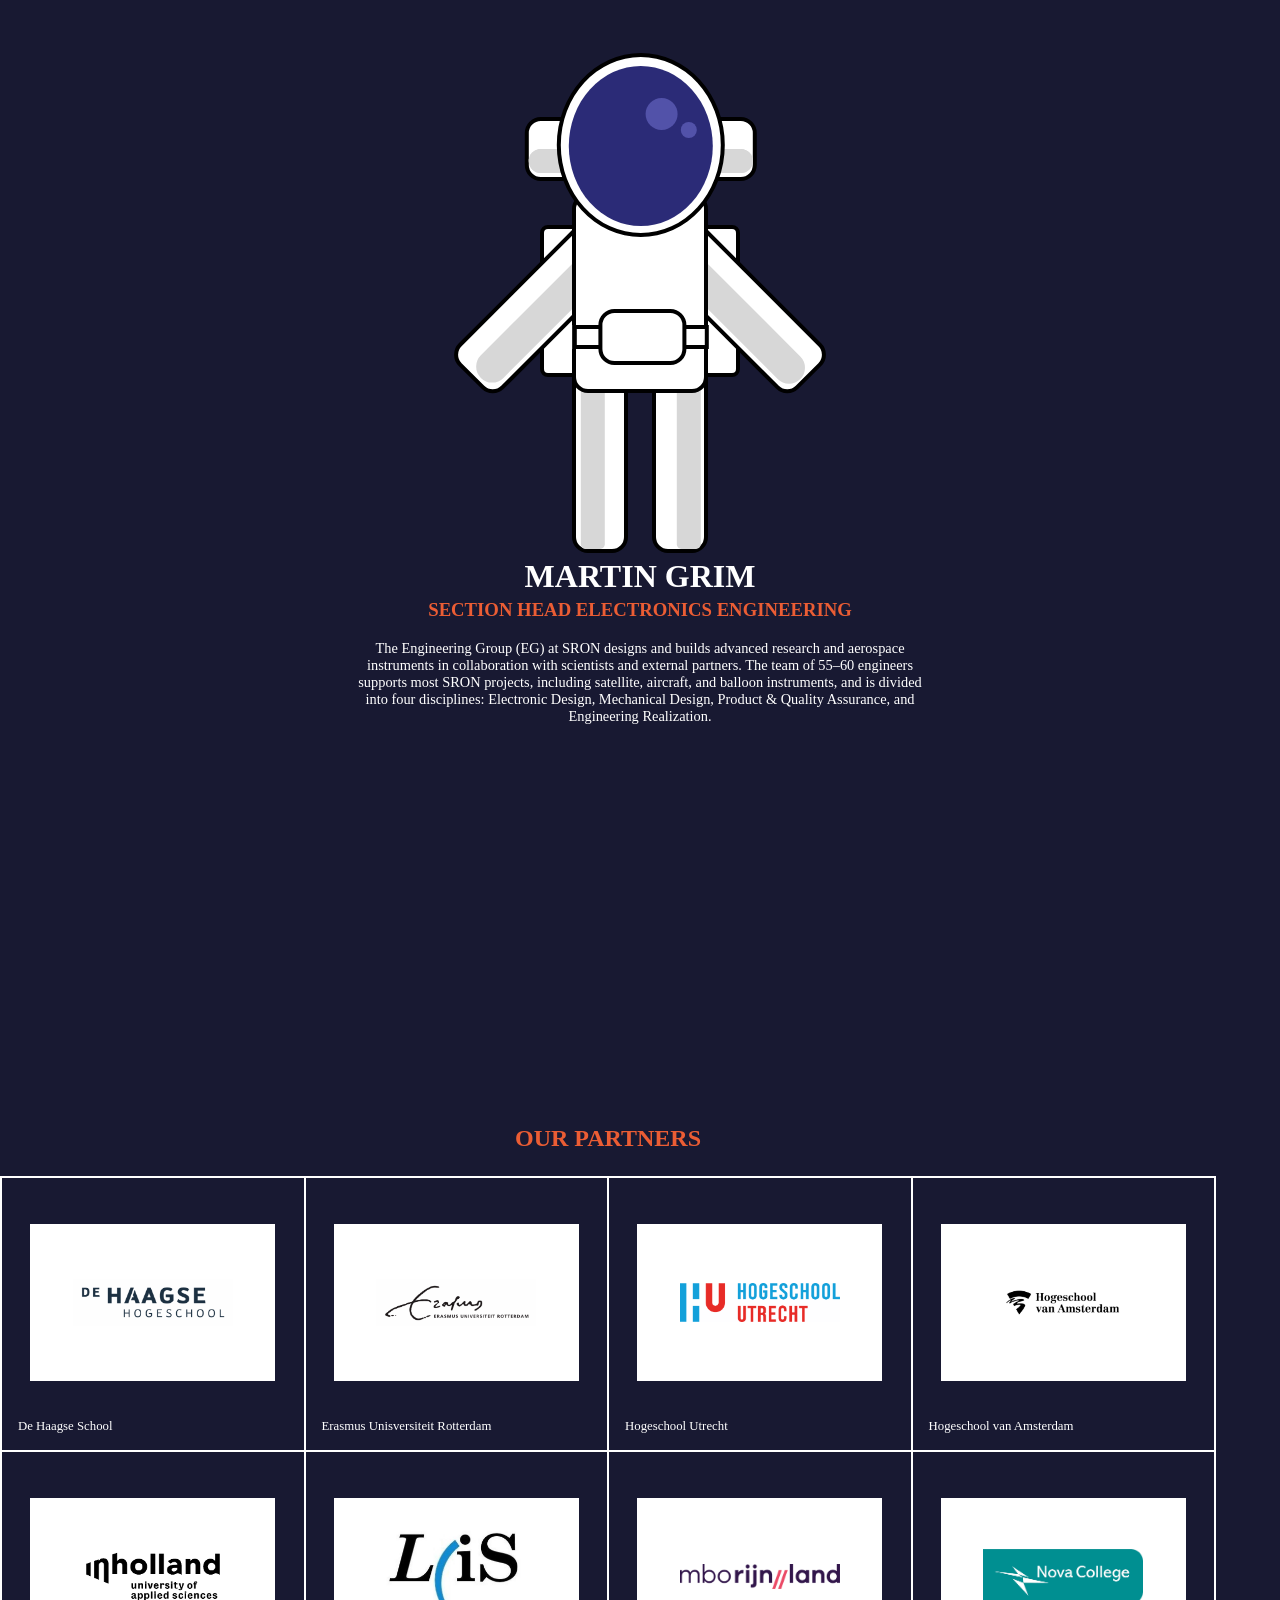
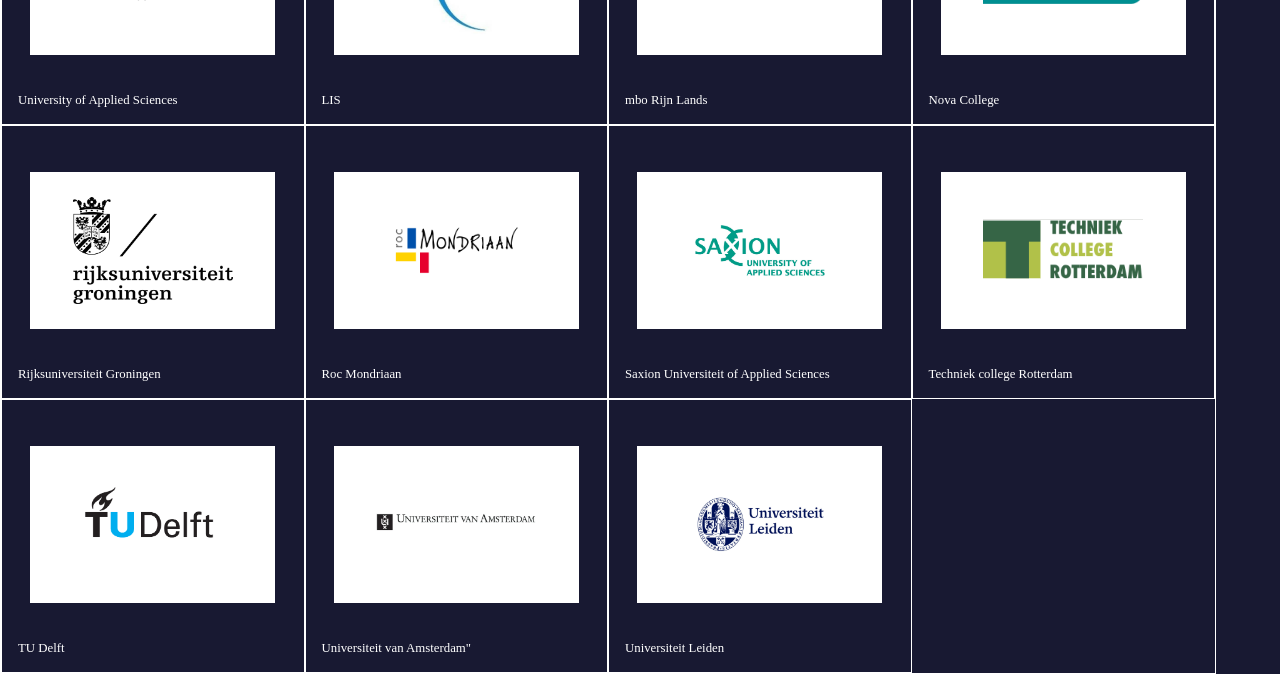
==== team-page.html @ dec4d82b "Merge branch 'main' into Astronaut" ====
<!DOCTYPE html>
<html lang="en">

<head>
    <meta charset="UTF-8">
    <meta name="viewport" content="width=device-width, initial-scale=1.0">
    <title>Nebula Xplorer</title>
    <link rel="stylesheet" href="./assets/css/index.css">
    <link rel="stylesheet" href="assets/css/team-page.css">
    <link rel="stylesheet" href="./assets/css/astronaut.css">
</head>
<body class="team">
    <header>
        <div id="nav-placeholder"></div>
        <h1></h1>

    </header>
    
    <main class="stars team-bg">
            <!-- astronaut section -->
            <!-- carousel for multiple astronauts -->
            <section class="team-astronaut">
                <!-- <span class="team-astronaut-carousel-arrow team-astronaut-carousel-arrow-left"></span>
                <span class="team-astronaut-carousel-arrow team-astronaut-carousel-arrow-left"></span> -->
                <ul>
                    <!-- slide 1 -->
                    <li>
                        <article class="team-astronaut-1">
                        <!-- body -->
                            <div class="team-astronaut-person">
                                <!-- head -->
                                <div class="team-astronaut-person-head">
                                    <!-- face -->
                                    <div class="team-astronaut-person-face"></div>
                                </div>
                                <!-- ears -->
                                <div class="team-astronaut-ears"></div>
                            </div>
                            <!-- backpack -->
                            <div class="team-astronaut-backpack"></div>
                            <!-- arms -->
                            <div class="team-astronaut-arm-left"></div>
                            <div class="team-astronaut-arm-right"></div>
                            <!-- legs -->
                            <div class="team-astronaut-leg-left"></div>
                            <div class="team-astronaut-leg-right"></div>
                        </article>
                        <!-- person 1 info -->
                        <div class="team-astronaut-student-info">
                            <h2>Martin Grim</h2>
                            <h3>Section Head Electronics Engineering</h3>
                            <p>The Engineering Group (EG) at SRON designs and builds advanced research and aerospace instruments in collaboration with scientists and external partners.
                               The team of 55–60 engineers supports most SRON projects, including satellite, aircraft, and balloon instruments, and is divided into four disciplines: Electronic Design,
                               Mechanical Design, Product & Quality Assurance, and Engineering Realization.
                            </p>
                        </div>
                    </li>
                    <!-- slide 2 -->
                    <li>
                        <article class="team-astronaut-2">
                            <!-- body -->
                            <div class="team-astronaut-person">
                                <!-- head -->
                                <div class="team-astronaut-person-head">
                                    <!-- face -->
                                    <div class="team-astronaut-person-face"></div>
                                </div>
                                <!-- ears -->
                                <div class="team-astronaut-ears"></div>
                            </div>
                            <!-- backpack -->
                            <div class="team-astronaut-backpack"></div>
                            <!-- arms -->
                            <div class="team-astronaut-arm-left"></div>
                            <div class="team-astronaut-arm-right"></div>
                            <!-- legs -->
                            <div class="team-astronaut-leg-left"></div>
                            <div class="team-astronaut-leg-right"></div>
                        </article>
                        <div class="team-astronaut-student-info">
                            <h2>Benjamin Ricketts</h2>
                            <h3>PhD candidate</h3>
                            <p>I work on numerical models for X-ray astronomy, focusing on the reltrans model that simulates X-ray emission near black holes. To handle its complexity,
                                I use machine learning to emulate model outputs, speeding up data analysis and improving the code. I also serve as Principal Investigator for the NEBULA-Xplorer mission at SRON,
                                an educational satellite project where students design and build a real mission to monitor X-ray binary systems and study phenomena such as jet ejections and accretion processes.
                            </p>
                        </div>
                    </li>
                    <!-- slide 3 -->
                    <li>
                        <article class="team-astronaut-3">
                            <!-- body -->
                            <div class="team-astronaut-person">
                                <!-- head -->
                                <div class="team-astronaut-person-head">
                                    <!-- face -->
                                    <div class="team-astronaut-person-face"></div>
                                </div>
                                <!-- ears -->
                                <div class="team-astronaut-ears"></div>
                            </div>
                            <!-- backpack -->
                            <div class="team-astronaut-backpack"></div>
                            <!-- arms -->
                            <div class="team-astronaut-arm-left"></div>
                            <div class="team-astronaut-arm-right"></div>
                            <!-- legs -->
                            <div class="team-astronaut-leg-left"></div>
                            <div class="team-astronaut-leg-right"></div>
                        </article>
                        <div class="team-astronaut-student-info">
                            <h2>Benjamin Ricketts</h2>
                            <h3>PhD candidate</h3>
                            <p>I work on numerical models for X-ray astronomy, focusing on the reltrans model that simulates X-ray emission near black holes. To handle its complexity,
                                I use machine learning to emulate model outputs, speeding up data analysis and improving the code. I also serve as Principal Investigator for the NEBULA-Xplorer mission at SRON,
                                an educational satellite project where students design and build a real mission to monitor X-ray binary systems and study phenomena such as jet ejections and accretion processes.
                            </p>
                        </div>
                    </li>
                </ul>                
            </section>

        <!-- sponsor -->
         
         
        
        <section class="team-sponsors">
            <h3 class="sponsor-title">Our Partners</h3>
                <ul class="sponsor-list">
                    <li class="sponsor-item">
                        <div class="team-sponsor-1-text-container">
                            <figure><img src="./assets/images/sponsor1.png" alt="de-haagse-school"></figure>
                            <p class="sponsor-name">De Haagse School</p>
                        </div>
                    </li>

                    <li class="sponsor-item">
                        <div class="team-sponsor-1-text-container">
                            <figure><img src="./assets/images/sponsor2.png" alt="erasmus-unisversiteit-rotterdam"></figure>
                            <p class="sponsor-name">Erasmus Unisversiteit Rotterdam</p>
                        </div>
                    </li>

                    <li class="sponsor-item">
                        <div class="team-sponsor-1-text-container">
                            <figure><img src="./assets/images/sponsor3.png" alt="hogeschool-utrecht"></figure>
                            <p class="sponsor-name">Hogeschool Utrecht</p>
                        </div>
                    </li>

                    <li class="sponsor-item">
                        <div class="team-sponsor-1-text-container">
                            <figure><img src="./assets/images/sponsor4.png" alt="hogeschool-van-amsterdam"></figure>
                            <p class="sponsor-name">Hogeschool van Amsterdam</p>
                        </div>
                    </li>
                    <li class="sponsor-item">
                        <div class="team-sponsor-1-text-container">
                            <figure><img src="./assets/images/sponsor5.png" alt="university-of-applied-sciences"></figure>
                            <p class="sponsor-name">University of Applied Sciences</p>
                        </div>
                    </li>

                    <li class="sponsor-item">
                        <div class="team-sponsor-1-text-container">
                            <figure><img src="./assets/images/sponsor6.jpeg" alt="lis"></figure>
                            <p class="sponsor-name">LIS</p>
                        </div>
                    </li>

                    <li class="sponsor-item">
                        <div class="team-sponsor-1-text-container">
                            <figure><img src="./assets/images/sponsor7.png" alt="mbo-rijn-land"></figure>
                            <p class="sponsor-name">mbo Rijn Lands</p>
                        </div>
                    </li>

                    <li class="sponsor-item">
                        <div class="team-sponsor-1-text-container">
                            <figure><img src="./assets/images/sponsor8.png" alt="nova-college"></figure>
                            <p class="sponsor-name">Nova College</p>
                        </div>
                    </li>
                    <li class="sponsor-item">
                        <div class="team-sponsor-1-text-container">
                            <figure><img src="./assets/images/sponsor9.png" alt="rijksuniversiteit-groningen"></figure>
                            <p class="sponsor-name">Rijksuniversiteit Groningen</p>
                        </div>
                    </li>

                    <li class="sponsor-item">
                        <div class="team-sponsor-1-text-container">
                            <figure><img src="./assets/images/sponsor10.png" alt="roc-mondriaan"></figure>
                            <p class="sponsor-name">Roc Mondriaan</p>
                        </div>
                    </li>
                    <li class="sponsor-item">
                        <div class="team-sponsor-1-text-container">
                            <figure><img src="./assets/images/sponsor11.jpg" alt="saxion-universiteit-of-applied-sciences"></figure>
                            <p class="sponsor-name">Saxion Universiteit of Applied Sciences</p>
                        </div>
                    </li>

                    <li class="sponsor-item">
                        <div class="team-sponsor-1-text-container">
                            <figure><img src="./assets/images/sponsor12.png" alt="techniek-college-rotterdam"></figure>
                            <p class="sponsor-name">Techniek college Rotterdam</p>
                        </div>
                    </li>

                    <li class="sponsor-item">
                        <div class="team-sponsor-1-text-container">
                            <figure><img src="./assets/images/sponsor13.png" alt="tu-delft"></figure>
                            <p class="sponsor-name">TU Delft</p>
                        </div>
                    </li>

                    <li class="sponsor-item">
                        <div class="team-sponsor-1-text-container">
                            <figure><img src="./assets/images/sponsor14.webp" alt="universiteit-van-amsterdam"></figure>
                            <p class="sponsor-name">Universiteit van Amsterdam"</p>
                        </div>
                    </li>
                    <li class="sponsor-item">
                        <div class="team-sponsor-1-text-container">
                            <figure><img src="./assets/images/sponsor15.jpg" alt="universiteit-leiden"></figure>
                            <p class="sponsor-name">Universiteit Leiden</p>
                        </div>
                    </li>
                </ul> 
        </section>

    </main>

    <footer>

    </footer>
    
    <scripts src="stars.js"></scripts>
</body>

</html>
---- assets/css/index.css ----
:root {
    --text-color: white;
}

@font-face {
    /* Squares Bold van https://www.1001fonts.com/squares-bold-font.html */
    font-family: RobotoVariable;
    src: url('../fonts/Roboto-VariableFont');
}

@font-face {
    /* Squares Bold van https://www.1001fonts.com/squares-bold-font.html */
    font-family: SpaceMonoBold;
    src: url('../fonts/SpaceMono-Bold.ttf');
}

@font-face {
    /* Squares Bold van https://www.1001fonts.com/squares-bold-font.html */
    font-family: SpaceMonoRegular;
    src: url('../fonts/SpaceMono-Regular.ttf');
}

/* Body elementen */
html {
    scroll-behavior: smooth;
}

body {
    background-color: #181932;
    overflow-x: hidden;
    width: 100%;
}

section {
    min-height: 100vh;
}

/* Typografie */
h1,
h2,
p {
    text-align: center;
    color: white;
}

h1 {
    font-family: SpaceMonoBold;
}

h2 {
    margin-top: 0;
    font-family: SpaceMonoRegular;
    text-transform: uppercase;
}

h2 {
    color: #EB5D34;
    font-size: 20px;
}

.pageTitle span {
    margin: -10px;
    font-size: 1.5em;
    display: inline-block;
    animation-name: spaghettify;
    animation-timing-function: ease-in-out;
    animation-fill-mode: both;
    animation-timeline: scroll(root);

    &:nth-child(1) {
        animation-range: entry 0% exit 7%;
    }

    &:nth-child(2) {
        animation-range: entry 1% exit 8%;
    }

    &:nth-child(3) {
        animation-range: entry 2% exit 9%;
    }

    &:nth-child(4) {
        animation-range: entry 3% exit 10%;
    }

    &:nth-child(5) {
        animation-range: entry 4% exit 11%;
    }

    &:nth-child(6) {
        animation-range: entry 5% exit 12%;
    }

    &:nth-child(7) {
        animation-range: entry 6% exit 13%;
    }

    &:nth-child(8) {
        animation-range: entry 7% exit 14%;
    }

    &:nth-child(9) {
        animation-range: entry 8% exit 15%;
    }

    &:nth-child(10) {
        animation-range: entry 9% exit 16%;
    }

    &:nth-child(11) {
        animation-range: entry 10% exit 17%;
    }

    &:nth-child(12) {
        animation-range: entry 11% exit 18%;
    }

    &:nth-child(13) {
        animation-range: entry 12% exit 19%;
    }

    &:nth-child(14) {
        animation-range: entry 13% exit 20%;
    }
}

/* Scroll hint */
.moreinfo-button {
    position: absolute;
    bottom: 36px;
    display: flex;
    width: 100%;
    flex-direction: column;
    align-items: center;
    font-family: SpaceMonoBold;
    font-size: 0.7rem;
    text-transform: uppercase;
    color: #ffffff99;
    z-index: 1;
}

.moreinfo-button span {
    font-size: 15px;
    margin-bottom: 0.5rem;
}

.moreinfo-button .arrow {
    width: 18px;
    height: 18px;
    border-right: 1px solid #EB5D34;
    border-bottom: 1px solid #EB5D34;
    transform: rotate(45deg);
}

.pageTitle {
    display: flex;
    flex-direction: column-reverse;
    margin-top: -40vh;
    transition: margin-top 0.3s ease;
    z-index: 1;
    position: relative;
}

/* Stars and svg */
.backgroundStar::after,
.backgroundStar::before {
    position: absolute;
    top: -0.5em;
    content: "\2726";
}

.backgroundStar::after {
    position: relative;
    background: linear-gradient(135deg, rgb(249, 255, 204) 20%, rgb(255, 255, 255) 70%);
    background-clip: text;
    color: transparent;
}

.backgroundStar::before {
    color: transparent;
    text-shadow: 0 0 10px rgb(255, 255, 255);
}

.backgroundStar {
    position: absolute;
    display: inline-block;
    width: 12px;
    height: 12px;
    left: -0.8em;
    top: 0.3em;
    z-index: 0;
    pointer-events: none;
    opacity: 0;
}

.stars {
    inset: 0;
    overflow: hidden;
    z-index: 0;
}

@media (max-width: 768px) {
    p {
        margin-left: 5rem;
        margin-right: 5rem;
    }

    .pageTitle {
        margin-top: -25vh;
        transition: margin-top 0.3s ease;

        span {
            font-size: 1.2em;
        }
    }
}

@keyframes twinkle {
    0% {
        transform: scale(0);
        opacity: 0;
    }

    20%,
    80% {
        opacity: 1;
        transform: scale(1);
    }

    100% {
        transform: scale(0);
        opacity: 0;
    }
}

@keyframes spaghettify {
    0% {
        transform: translateY(0) scale(1);
        opacity: 1;
    }

    10% {
        transform: translateY(-50px) translateX(-85px) scale(1, 2) rotate(5deg);
    }

    40% {
        transform: translateY(-100px) translateX(-275px) scale(1, 3) rotate(80deg);
        opacity: 0.2;
    }

    100% {
        transform: translateY(-300px) translateX(35px) scale(1, 0) rotate(120deg);
        opacity: 0;
        visibility: hidden;
    }
}



@media (max-width: 768px) {
    @keyframes spaghettify {
        0% {
            transform: translateY(0) scale(1);
            opacity: 1;
        }

        10% {
            transform: translateY(-50px) translateX(-35px) scale(1, 2);
        }

        40% {
            transform: translateY(-100px) translateX(-80px) scale(1, 3);
            opacity: 0.2;
        }

        100% {
            transform: translateY(-300px) translateX(35px) scale(1, 0) rotate(90deg);
            opacity: 0;
            visibility: hidden;
        }
    }
}
---- assets/css/team-page.css ----
/* styling only for team page */

/* body background */
.team {
    /* background: linear-gradient(#181932, white); */
    width: 100%;
    margin: 0;
}

/* .team-bg {
    background: linear-gradient(#181932, white);
} */
/* Astronaut section */
.team-astronaut {
    height: 150vh;
    display: flex;
    justify-content: center;
    align-items: center;
    position: relative;
    overflow: hidden;
    margin-bottom: 10rem;

    ul {
        height: 100%;
        display: flex;
        align-items: center;
        overflow-x: scroll;
        overflow-y: hidden;
        scrollbar-width: none;
        scroll-behavior: smooth;
        scroll-snap-type: x mandatory;
        overscroll-behavior-x: contain;
        overscroll-behavior-y: auto;

        margin: 0;
        padding: 0;
    }

    li {
        width: 100vw;
        height: 100%;
        list-style-type: none;
        display: flex;
        flex-shrink: 0;
        align-items: center;
        justify-content: center;
        scroll-snap-align: center;
    }
}

/* astronaut floating animatino */
.team-astronaut-1, .team-astronaut-2, .team-astronaut-3 {
    translate: 11.5rem -18rem;
    animation: astronaut-float 4s infinite  alternate ease-in-out;
}

/* Astronaut-2 */
.team-astronaut-2 {
    .team-astronaut-person-face {
        background-color: #EB5D34;
    }

    .team-astronaut-person-face::before, .team-astronaut-person-face::after {
        background-color: #f87f5d;
    }
}

/* Astronaut-3 */
.team-astronaut-3 {
    .team-astronaut-person-face {
        background-color: #34333b;
    }

    .team-astronaut-person-face::before, .team-astronaut-person-face::after {
        background-color: #64636d;
    }
}

/* astronaut team members info */
.team-astronaut-student-info {
    max-width: 400px;
    max-height: 20vh; 
    text-align: center;
    translate: 0rem 6rem;
    margin-bottom: 2rem;

    > h2 {
        font-size: 2em;
        margin: 0;
        color: white;
    }

    > h3 {
        color: #EB5D34;
        text-transform: uppercase;
        margin-top:.3rem;
        font-family: 'SpaceMonoRegular';
    }

    p {
        color: white;
        margin: 0;
        font-size: .9em;
        margin-left: 1rem;
        margin-right: 1rem;
    }
}

/* experts section */
section.team-sponsors {
    width: 95vw;
    min-height: 0;
    height: auto;
    justify-self: center;
    padding: 0rem;

    figure {
        width: 85%;
        height: 65%;
        background-color: white;
        justify-self: center;
        align-self: center;
        display: flex;
        justify-content: center;
        align-items: center;
        position: relative;
        overflow: hidden;
        padding: 0.5rem
    }

    img {
        max-width: 100%;
        width:clamp(10rem, 2.5vw, 2rem);
        object-fit: cover;
    }
}

.sponsor-list {
    padding: 0;
    margin: 0;
    display: grid;
    grid-template-columns: repeat(auto-fit,  minmax(250px , 1fr));
    border: solid 1px white;
}

.sponsor-item {
    list-style-type: none;
    height: 15rem;
    padding: 1rem;
    border: solid 1px white;
    align-items: center;
}

.sponsor-title {
    font-family: 'SpaceMonoRegular';
    font-size: 1.5em;
    color: #EB5D34;
    text-transform: uppercase;
    text-align: center;
}

.sponsor-name   {
    text-align: start;
}

.team-sponsor-1-text-container {
    width: 100%;
    height: 100%;
    display: grid;
    grid-template-columns: 1fr;
    grid-template-rows: 90% 10%;
    justify-items: start;

    p {
        margin: 0;
        font-size: 0.8em;
        align-self: end;
    }
}

/* keyframes */
@keyframes astronaut-float {
    0% {
        transform: translateY(1rem) scale(0.8) rotate(5deg);
    }
    100% {
        transform: translateY(0rem) scale(0.8) rotate(15deg);
    }
}

/* large screeeen */
@media (min-width: 600px) {

    .team-astronaut {
        height: 120vh;
        margin-bottom: 0;
    }




    .team-astronaut-student-info {
        max-width: 600px;
    }

    .team-astronaut-1, .team-astronaut-2, .team-astronaut-3 {
        translate: 18.5rem -18rem;
    }
}
---- assets/css/astronaut.css ----
/* general astronaut body styling */
/* astronaut body */
.team-astronaut-person, .team-astronaut-person::before, .team-astronaut-person::after,
.team-astronaut-person *, .team-astronaut-person *::before, .team-astronaut-person *::after {
    position: absolute;
    content: "";
}

.team-astronaut-person {
    top: 50%;
    left: 50%;
    width: 8rem;
    height: 12rem;
    background-color: white;
    border: solid 4px black;
    translate: -4rem -5rem;
    border-radius: 1rem;
}

.team-astronaut-person::before {
    top: 50%;
    left: 50%;
    width: 8rem;
    height: 1rem;
    background-color: white;
    border: solid 4px black;
    translate: -4.2rem 2rem;
}

.team-astronaut-person::after {
    top: 50%;
    left: 50%;
    width: 5rem;
    height: 3rem;
    background-color: white;
    border: solid 4px black;
    translate: -2.6rem 1rem;
    border-radius: 1rem;
}

/* astronaut head */
.team-astronaut-person-head {
    top: 50%;
    left: 50%;
    width: 10rem;
    height: 11rem;
    background-color: white;
    border: solid 4px black;
    translate: -5.2rem -15rem;
    border-radius: 50%;
}

/* astronaut ear thingies */
.team-astronaut-ears {
    top: 50%;
    left: 50%;
    width: 14rem;
    height: 3.5rem;
    background-color: white;
    border: solid 4px black;
    translate: -7.2rem -11rem;
    border-radius: 1rem;
    z-index: -1;
}

.team-astronaut-ears:before, .team-astronaut-ears:after {
    content: "";
    top: 50%;
    left: 50%;
    width: 14rem;
    height: 1.5rem;
    background-color: rgb(215, 215, 215);
    translate: -7rem 0rem;
    border-radius: 1rem;
}

/* astronaut team faces */
.team-astronaut-person-face {
    top: 5%;
    left: 5%;
    width: 9rem;
    height: 10rem;
    background-color: rgb(43, 43, 119);
    border-radius: 50%;
}

.team-astronaut-person-face::before {
    content: "";
    width: 2rem;
    height: 2rem;
    background-color: rgb(82, 82, 169);
    border-radius: 50%;
    translate: 4.8rem 2rem;
}

.team-astronaut-person-face::after {
    content: "";
    width: 1rem;
    height: 1rem;
    background-color: rgb(82, 82, 169);
    border-radius: 50%;
    translate: 7rem 3.5rem;
}


/* backpack */
.team-astronaut-backpack {
    position: absolute;
    top: 50%;
    left: 50%;
    width: 12rem;
    height: 9rem;
    background-color: white;
    border: solid 4px black;
    border-radius: .5rem;
    translate: -6rem -3rem;
    z-index: -99;
}

/* arms */
.team-astronaut-arm-left {
    position: absolute;
    top: 50%;
    left: 50%;
    width: 12rem;
    height: 3.5rem;
    background-color: white;
    border: solid 4px black;
    translate: -12.2rem 0.1rem;
    transform: rotate(135deg);
    border-radius: 1rem;
    z-index: -1;
}

.team-astronaut-arm-left::before {
    content: "";
    position: absolute;
    top: 50%;
    left: 50%;
    width: 12rem;
    height: 2rem;
    background-color: rgb(215, 215, 215);
    translate: -6.2rem -1.5rem;
    border-radius: 1rem;
    z-index: -1;
}

.team-astronaut-arm-right {
    position: absolute;
    top: 50%;
    left: 50%;
    width: 12rem;
    height: 3.5rem;
    background-color: white;
    border: solid 4px black;
    translate: 0.2rem 0.1rem;
    transform: rotate(-135deg);
    border-radius: 1rem;
    z-index: -1;
}

.team-astronaut-arm-right::before {
    content: "";
    position: absolute;
    top: 50%;
    left: 50%;
    width: 12rem;
    height: 2rem;
    background-color: rgb(215, 215, 215);
    translate: -5.9rem -1.5rem;
    border-radius: 1rem;
    z-index: -1;
}

/* legs */
.team-astronaut-leg-left, .team-astronaut-leg-right  {
    position: absolute;
    top: 50%;
    left: 50%;
    width: 3rem;
    height: 12rem;
    background-color: white;
    border: solid 4px black;
    translate: -4rem 5rem;
    border-radius: 1rem;
    z-index: -1;
}

.team-astronaut-leg-right {
    translate: 1rem 5rem;
}

.team-astronaut-leg-left::before, .team-astronaut-leg-right::before {
    content: "";
    position: absolute;
    top: 50%;
    left: 50%;
    width: 1.5rem;
    height: 12rem;
    background-color: rgb(215, 215, 215);
    translate: -1.2rem -6rem;
    border-radius: .3rem;
}

.team-astronaut-leg-right::before  {
    translate: -0.2rem -6rem;
}
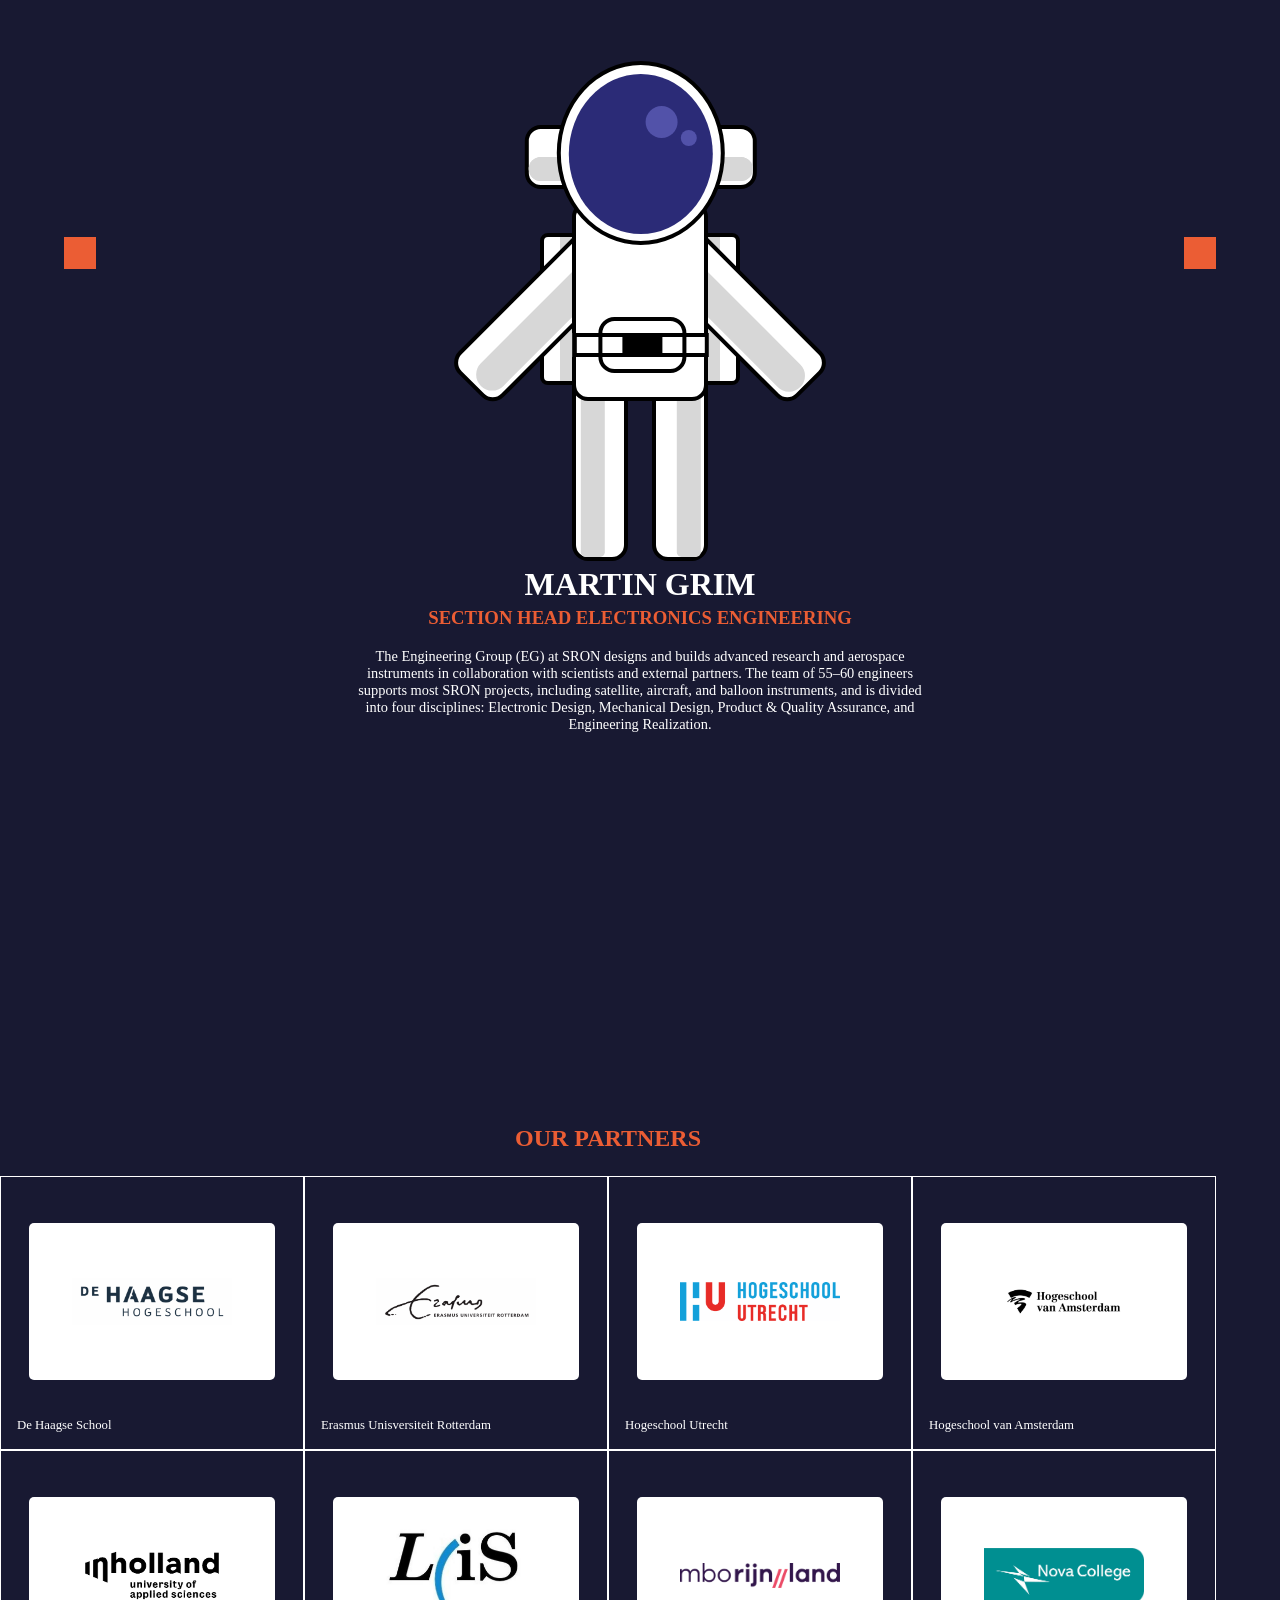
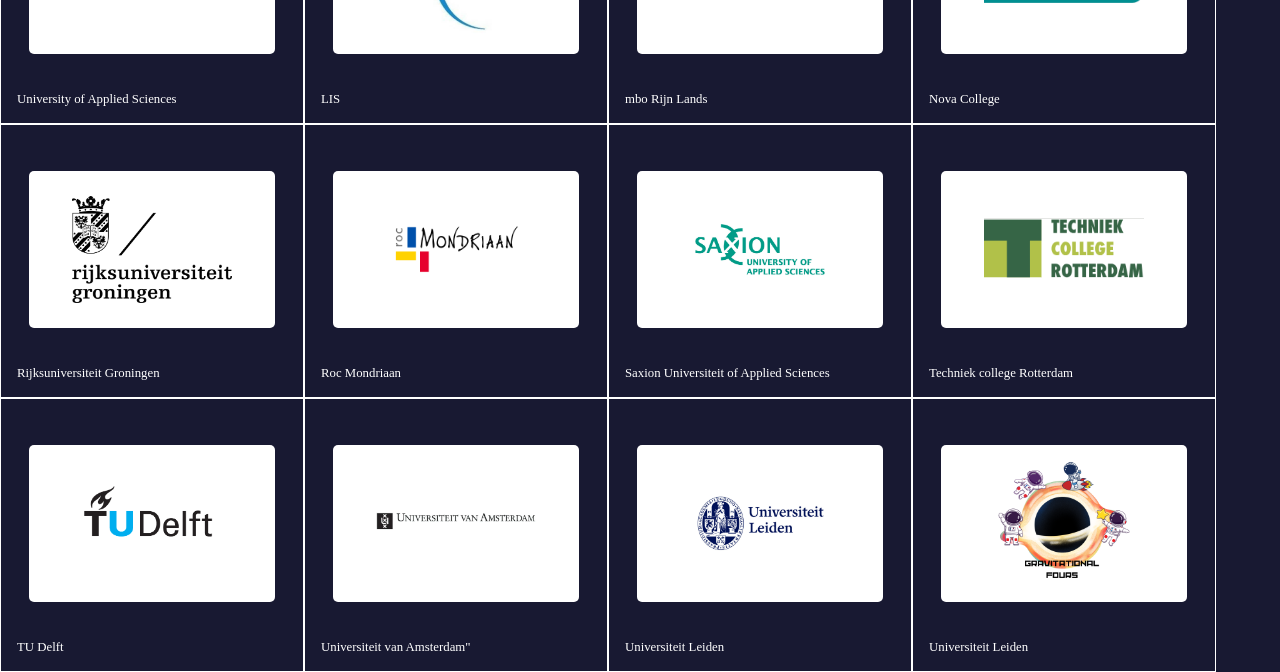
==== commit d75f076f: "arrows - carousel" ====
--- a/team-page.html
+++ b/team-page.html
@@ -20,9 +20,9 @@
             <!-- astronaut section -->
             <!-- carousel for multiple astronauts -->
             <section class="team-astronaut">
-                <!-- <span class="team-astronaut-carousel-arrow team-astronaut-carousel-arrow-left"></span>
-                <span class="team-astronaut-carousel-arrow team-astronaut-carousel-arrow-left"></span> -->
-                <ul>
+                <button class="atronaut-button astronaut-button-left"></button>
+                <button class="atronaut-button astronaut-button-right"></button>
+                <ul class="astronaut-carousel-list">
                     <!-- slide 1 -->
                     <li>
                         <article class="team-astronaut-1">
@@ -227,6 +227,12 @@
                             <p class="sponsor-name">Universiteit Leiden</p>
                         </div>
                     </li>
+                    <li class="sponsor-item">
+                        <div class="team-sponsor-1-text-container">
+                            <figure><img src="./assets/images/gravitational-fours.png" alt="The-Gravitational-Fours"></figure>
+                            <p class="sponsor-name">Universiteit Leiden</p>
+                        </div>
+                    </li>
                 </ul> 
         </section>
 
@@ -237,6 +243,7 @@
     </footer>
     
     <scripts src="stars.js"></scripts>
+    <script src="./astronaut.js"></script>
 </body>
 
 </html>
--- a/assets/css/team-page.css
+++ b/assets/css/team-page.css
@@ -7,9 +7,6 @@
     margin: 0;
 }
 
-/* .team-bg {
-    background: linear-gradient(#181932, white);
-} */
 /* Astronaut section */
 .team-astronaut {
     height: 150vh;
@@ -34,6 +31,7 @@
 
         margin: 0;
         padding: 0;
+        padding-top: 1rem;
     }
 
     li {
@@ -52,6 +50,7 @@
 .team-astronaut-1, .team-astronaut-2, .team-astronaut-3 {
     translate: 11.5rem -18rem;
     animation: astronaut-float 4s infinite  alternate ease-in-out;
+    box-sizing:inherit;
 }
 
 /* Astronaut-2 */
@@ -100,13 +99,31 @@
     p {
         color: white;
         margin: 0;
+        font-family: 'SpaceMonoregular';
         font-size: .9em;
         margin-left: 1rem;
         margin-right: 1rem;
     }
 }
 
-/* experts section */
+.atronaut-button {
+    background-color: #EB5D34;
+    border: none;
+    width: 2rem;
+    height: 2rem;
+    /* clip-path: polygon(50% 0%, 100% 50%, 50% 100%, 30% 100%, 80% 50%, 30% 0); */
+    position: absolute;
+    right: 5%;
+    top: 20%;
+}
+
+.astronaut-button-left {
+    left: 5%;
+    top: 20%;
+    transform: rotate(180deg);
+}
+
+/* sponsors section */
 section.team-sponsors {
     width: 95vw;
     min-height: 0;
@@ -125,7 +142,8 @@
         align-items: center;
         position: relative;
         overflow: hidden;
-        padding: 0.5rem
+        padding: 0.5rem;
+        border-radius: 5px;
     }
 
     img {
@@ -140,7 +158,6 @@
     margin: 0;
     display: grid;
     grid-template-columns: repeat(auto-fit,  minmax(250px , 1fr));
-    border: solid 1px white;
 }
 
 .sponsor-item {
@@ -196,9 +213,6 @@
         margin-bottom: 0;
     }
 
-
-
-
     .team-astronaut-student-info {
         max-width: 600px;
     }
--- a/assets/css/astronaut.css
+++ b/assets/css/astronaut.css
@@ -32,7 +32,7 @@
     left: 50%;
     width: 5rem;
     height: 3rem;
-    background-color: white;
+    background: radial-gradient(black 100%, white) 20px 12px / 50% 46% no-repeat;
     border: solid 4px black;
     translate: -2.6rem 1rem;
     border-radius: 1rem;
@@ -102,7 +102,6 @@
     translate: 7rem 3.5rem;
 }
 
-
 /* backpack */
 .team-astronaut-backpack {
     position: absolute;
@@ -117,6 +116,21 @@
     z-index: -99;
 }
 
+.team-astronaut-backpack::before, .team-astronaut-backpack::after {
+    content: "";
+    position: absolute;
+    top: 50%;
+    left: 50%;
+    width: 1rem;
+    height: 9rem;
+    background-color: rgb(215, 215, 215);
+    translate: -5rem -4.5rem;
+}
+
+.team-astronaut-backpack::after {
+    translate: 4rem -4.5rem;
+}
+
 /* arms */
 .team-astronaut-arm-left {
     position: absolute;
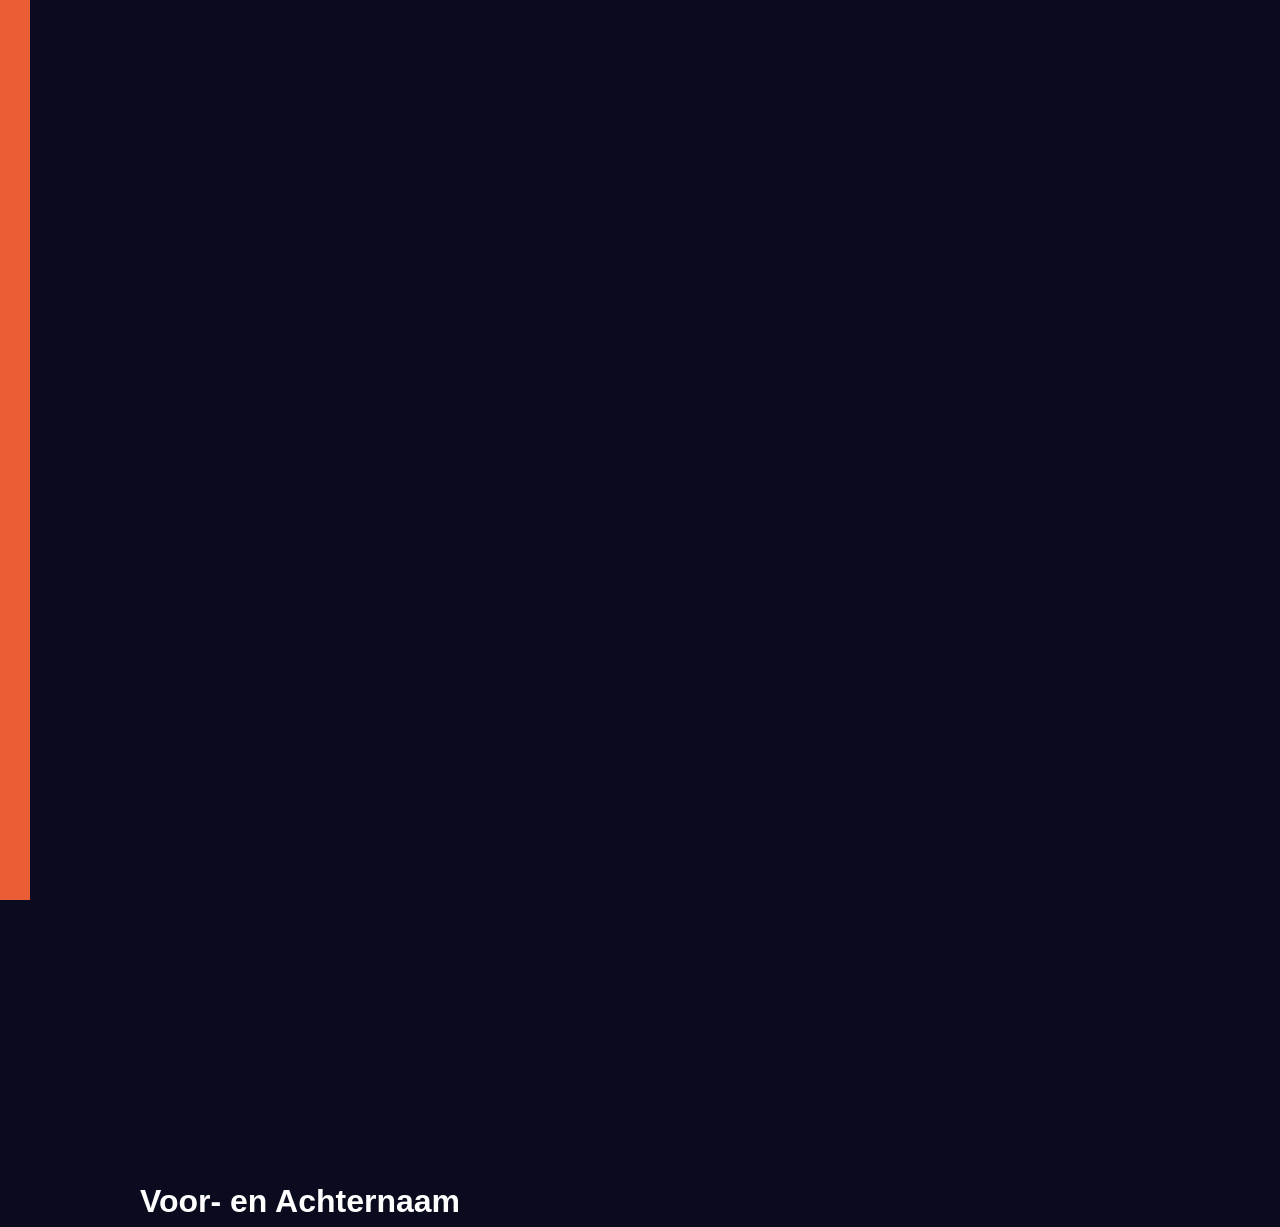
==== commit 3287ef8d: "Merge branch 'steps' of https://github.com/DiegoR03/Hackton_2026_Team_2 into steps" ====
--- a/team-page.html
+++ b/team-page.html
@@ -5,235 +5,56 @@
     <meta charset="UTF-8">
     <meta name="viewport" content="width=device-width, initial-scale=1.0">
     <title>Nebula Xplorer</title>
-    <link rel="stylesheet" href="./assets/css/index.css">
+    <link rel="stylesheet" href="assets/css/styles.css">
     <link rel="stylesheet" href="assets/css/team-page.css">
-    <link rel="stylesheet" href="./assets/css/astronaut.css">
 </head>
-<body class="team">
+
+<body class="team-bg">
     <header>
         <div id="nav-placeholder"></div>
         <h1></h1>
 
     </header>
-    
-    <main class="stars team-bg">
-            <!-- astronaut section -->
-            <!-- carousel for multiple astronauts -->
-            <section class="team-astronaut">
-                <button class="atronaut-button astronaut-button-left"></button>
-                <button class="atronaut-button astronaut-button-right"></button>
-                <ul class="astronaut-carousel-list">
-                    <!-- slide 1 -->
-                    <li>
-                        <article class="team-astronaut-1">
-                        <!-- body -->
-                            <div class="team-astronaut-person">
-                                <!-- head -->
-                                <div class="team-astronaut-person-head">
-                                    <!-- face -->
-                                    <div class="team-astronaut-person-face"></div>
-                                </div>
-                                <!-- ears -->
-                                <div class="team-astronaut-ears"></div>
-                            </div>
-                            <!-- backpack -->
-                            <div class="team-astronaut-backpack"></div>
-                            <!-- arms -->
-                            <div class="team-astronaut-arm-left"></div>
-                            <div class="team-astronaut-arm-right"></div>
-                            <!-- legs -->
-                            <div class="team-astronaut-leg-left"></div>
-                            <div class="team-astronaut-leg-right"></div>
-                        </article>
-                        <!-- person 1 info -->
-                        <div class="team-astronaut-student-info">
-                            <h2>Martin Grim</h2>
-                            <h3>Section Head Electronics Engineering</h3>
-                            <p>The Engineering Group (EG) at SRON designs and builds advanced research and aerospace instruments in collaboration with scientists and external partners.
-                               The team of 55–60 engineers supports most SRON projects, including satellite, aircraft, and balloon instruments, and is divided into four disciplines: Electronic Design,
-                               Mechanical Design, Product & Quality Assurance, and Engineering Realization.
-                            </p>
-                        </div>
-                    </li>
-                    <!-- slide 2 -->
-                    <li>
-                        <article class="team-astronaut-2">
-                            <!-- body -->
-                            <div class="team-astronaut-person">
-                                <!-- head -->
-                                <div class="team-astronaut-person-head">
-                                    <!-- face -->
-                                    <div class="team-astronaut-person-face"></div>
-                                </div>
-                                <!-- ears -->
-                                <div class="team-astronaut-ears"></div>
-                            </div>
-                            <!-- backpack -->
-                            <div class="team-astronaut-backpack"></div>
-                            <!-- arms -->
-                            <div class="team-astronaut-arm-left"></div>
-                            <div class="team-astronaut-arm-right"></div>
-                            <!-- legs -->
-                            <div class="team-astronaut-leg-left"></div>
-                            <div class="team-astronaut-leg-right"></div>
-                        </article>
-                        <div class="team-astronaut-student-info">
-                            <h2>Benjamin Ricketts</h2>
-                            <h3>PhD candidate</h3>
-                            <p>I work on numerical models for X-ray astronomy, focusing on the reltrans model that simulates X-ray emission near black holes. To handle its complexity,
-                                I use machine learning to emulate model outputs, speeding up data analysis and improving the code. I also serve as Principal Investigator for the NEBULA-Xplorer mission at SRON,
-                                an educational satellite project where students design and build a real mission to monitor X-ray binary systems and study phenomena such as jet ejections and accretion processes.
-                            </p>
-                        </div>
-                    </li>
-                    <!-- slide 3 -->
-                    <li>
-                        <article class="team-astronaut-3">
-                            <!-- body -->
-                            <div class="team-astronaut-person">
-                                <!-- head -->
-                                <div class="team-astronaut-person-head">
-                                    <!-- face -->
-                                    <div class="team-astronaut-person-face"></div>
-                                </div>
-                                <!-- ears -->
-                                <div class="team-astronaut-ears"></div>
-                            </div>
-                            <!-- backpack -->
-                            <div class="team-astronaut-backpack"></div>
-                            <!-- arms -->
-                            <div class="team-astronaut-arm-left"></div>
-                            <div class="team-astronaut-arm-right"></div>
-                            <!-- legs -->
-                            <div class="team-astronaut-leg-left"></div>
-                            <div class="team-astronaut-leg-right"></div>
-                        </article>
-                        <div class="team-astronaut-student-info">
-                            <h2>Benjamin Ricketts</h2>
-                            <h3>PhD candidate</h3>
-                            <p>I work on numerical models for X-ray astronomy, focusing on the reltrans model that simulates X-ray emission near black holes. To handle its complexity,
-                                I use machine learning to emulate model outputs, speeding up data analysis and improving the code. I also serve as Principal Investigator for the NEBULA-Xplorer mission at SRON,
-                                an educational satellite project where students design and build a real mission to monitor X-ray binary systems and study phenomena such as jet ejections and accretion processes.
-                            </p>
-                        </div>
-                    </li>
-                </ul>                
-            </section>
 
-        <!-- sponsor -->
-         
-         
-        
-        <section class="team-sponsors">
-            <h3 class="sponsor-title">Our Partners</h3>
-                <ul class="sponsor-list">
-                    <li class="sponsor-item">
-                        <div class="team-sponsor-1-text-container">
-                            <figure><img src="./assets/images/sponsor1.png" alt="de-haagse-school"></figure>
-                            <p class="sponsor-name">De Haagse School</p>
-                        </div>
-                    </li>
+    <main>
 
-                    <li class="sponsor-item">
-                        <div class="team-sponsor-1-text-container">
-                            <figure><img src="./assets/images/sponsor2.png" alt="erasmus-unisversiteit-rotterdam"></figure>
-                            <p class="sponsor-name">Erasmus Unisversiteit Rotterdam</p>
-                        </div>
-                    </li>
+        <!-- astronaut section -->
+        <section class="team-astronaut">
+            <!-- body -->
+            <div class="team-astronaut-person">
+                <!-- head -->
+                <div class="team-astronaut-person-head">
+                    <!-- face -->
+                    <div class="team-astronaut-person-face"></div>
+                </div>
+                <!-- ears -->
+                <div class="team-astronaut-ears"></div>
+            </div>
+            <!-- backpack -->
+            <div class="team-astronaut-backpack"></div>
+            <!-- arms -->
+            <div class="team-astronaut-arm-left"></div>
+            <div class="team-astronaut-arm-right"></div>
 
-                    <li class="sponsor-item">
-                        <div class="team-sponsor-1-text-container">
-                            <figure><img src="./assets/images/sponsor3.png" alt="hogeschool-utrecht"></figure>
-                            <p class="sponsor-name">Hogeschool Utrecht</p>
-                        </div>
-                    </li>
+            <!-- legs -->
+            <div class="team-astronaut-leg-left"></div>
+            <div class="team-astronaut-leg-right"></div>
 
-                    <li class="sponsor-item">
-                        <div class="team-sponsor-1-text-container">
-                            <figure><img src="./assets/images/sponsor4.png" alt="hogeschool-van-amsterdam"></figure>
-                            <p class="sponsor-name">Hogeschool van Amsterdam</p>
-                        </div>
-                    </li>
-                    <li class="sponsor-item">
-                        <div class="team-sponsor-1-text-container">
-                            <figure><img src="./assets/images/sponsor5.png" alt="university-of-applied-sciences"></figure>
-                            <p class="sponsor-name">University of Applied Sciences</p>
-                        </div>
-                    </li>
+        </section>
 
-                    <li class="sponsor-item">
-                        <div class="team-sponsor-1-text-container">
-                            <figure><img src="./assets/images/sponsor6.jpeg" alt="lis"></figure>
-                            <p class="sponsor-name">LIS</p>
-                        </div>
-                    </li>
+        <!-- individual person information -->
+        <section class="team-astronaut-student-info">
+            <h2>Voor- en Achternaam</h2>
+        </section>
 
-                    <li class="sponsor-item">
-                        <div class="team-sponsor-1-text-container">
-                            <figure><img src="./assets/images/sponsor7.png" alt="mbo-rijn-land"></figure>
-                            <p class="sponsor-name">mbo Rijn Lands</p>
-                        </div>
-                    </li>
+        <!-- partnerships -->
+        <section>
 
-                    <li class="sponsor-item">
-                        <div class="team-sponsor-1-text-container">
-                            <figure><img src="./assets/images/sponsor8.png" alt="nova-college"></figure>
-                            <p class="sponsor-name">Nova College</p>
-                        </div>
-                    </li>
-                    <li class="sponsor-item">
-                        <div class="team-sponsor-1-text-container">
-                            <figure><img src="./assets/images/sponsor9.png" alt="rijksuniversiteit-groningen"></figure>
-                            <p class="sponsor-name">Rijksuniversiteit Groningen</p>
-                        </div>
-                    </li>
+        </section>
 
-                    <li class="sponsor-item">
-                        <div class="team-sponsor-1-text-container">
-                            <figure><img src="./assets/images/sponsor10.png" alt="roc-mondriaan"></figure>
-                            <p class="sponsor-name">Roc Mondriaan</p>
-                        </div>
-                    </li>
-                    <li class="sponsor-item">
-                        <div class="team-sponsor-1-text-container">
-                            <figure><img src="./assets/images/sponsor11.jpg" alt="saxion-universiteit-of-applied-sciences"></figure>
-                            <p class="sponsor-name">Saxion Universiteit of Applied Sciences</p>
-                        </div>
-                    </li>
+        <!-- experts -->
+        <section>
 
-                    <li class="sponsor-item">
-                        <div class="team-sponsor-1-text-container">
-                            <figure><img src="./assets/images/sponsor12.png" alt="techniek-college-rotterdam"></figure>
-                            <p class="sponsor-name">Techniek college Rotterdam</p>
-                        </div>
-                    </li>
-
-                    <li class="sponsor-item">
-                        <div class="team-sponsor-1-text-container">
-                            <figure><img src="./assets/images/sponsor13.png" alt="tu-delft"></figure>
-                            <p class="sponsor-name">TU Delft</p>
-                        </div>
-                    </li>
-
-                    <li class="sponsor-item">
-                        <div class="team-sponsor-1-text-container">
-                            <figure><img src="./assets/images/sponsor14.webp" alt="universiteit-van-amsterdam"></figure>
-                            <p class="sponsor-name">Universiteit van Amsterdam"</p>
-                        </div>
-                    </li>
-                    <li class="sponsor-item">
-                        <div class="team-sponsor-1-text-container">
-                            <figure><img src="./assets/images/sponsor15.jpg" alt="universiteit-leiden"></figure>
-                            <p class="sponsor-name">Universiteit Leiden</p>
-                        </div>
-                    </li>
-                    <li class="sponsor-item">
-                        <div class="team-sponsor-1-text-container">
-                            <figure><img src="./assets/images/gravitational-fours.png" alt="The-Gravitational-Fours"></figure>
-                            <p class="sponsor-name">Universiteit Leiden</p>
-                        </div>
-                    </li>
-                </ul> 
         </section>
 
     </main>
@@ -241,9 +62,7 @@
     <footer>
 
     </footer>
-    
-    <scripts src="stars.js"></scripts>
-    <script src="./astronaut.js"></script>
+
 </body>
 
 </html>
--- a/assets/css/styles.css
+++ b/assets/css/styles.css
@@ -0,0 +1,281 @@
+/* all styling for both pages */
+
+
+
+/* ///// */
+/* fonts */
+/* ///// */
+@font-face {
+    font-family: 'Roboto';
+    src: url('../fonts/Roboto-VariableFont.ttf') format('truetype');
+}
+
+@font-face {
+    font-family: 'SpaceMono-Bold';
+    src: url('../fonts/SpaceMono-Bold.ttf') format('truetype');
+}
+
+@font-face {
+    font-family: 'SpaceMono-Regular';
+    src: url('../fonts/SpaceMono-Regular.ttf') format('truetype');
+}
+
+
+
+/* ////////////// */
+/* root variables */
+/* ////////////// */
+
+:root {
+    --bg-dark: #0a0b1e;
+    --navy-blue: #181932;
+    --accent-orange: #EB5D34;
+    --text-white: #ffffff;
+    --text-muted: #a0a0c0;
+    --glass-bg: rgba(24, 25, 50, 0.7);
+    --glass-border: rgba(255, 255, 255, 0.1);
+    --font-main: 'Roboto', sans-serif;
+    --font-mono: 'SpaceMono-Regular', monospace;
+    --font-mono-bold: 'SpaceMono-Bold', monospace;
+}
+
+* {
+    margin: 0;
+    padding: 0;
+    box-sizing: border-box;
+}
+
+body {
+    background-color: var(--bg-dark);
+    color: var(--text-white);
+    font-family: var(--font-main);
+    line-height: 1.6;
+}
+
+
+
+/* /////// */
+/* top nav */
+/* /////// */
+
+.navbar {
+    position: fixed;
+    top: 0;
+    left: 0;
+    width: 100%;
+    z-index: 1000;
+    background: var(--glass-bg);
+    backdrop-filter: blur(12px);
+    -webkit-backdrop-filter: blur(12px);
+    border-bottom: 1px solid var(--glass-border);
+    padding: 0.75rem 0;
+    transition: all 0.3s ease;
+}
+
+.nav-container {
+    max-width: 1200px;
+    margin: 0 auto;
+    padding: 0 1.5rem;
+    display: flex;
+    justify-content: space-between;
+    align-items: center;
+}
+
+.nav-logo img {
+    height: 40px;
+    width: auto;
+    display: block;
+    transition: transform 0.3s ease;
+}
+
+.nav-logo:hover img {
+    transform: scale(1.05);
+}
+
+.nav-links {
+    display: flex;
+    list-style: none;
+    gap: 2rem;
+}
+
+.nav-link {
+    color: var(--text-white);
+    text-decoration: none;
+    font-family: var(--font-mono);
+    font-size: 0.9rem;
+    text-transform: uppercase;
+    letter-spacing: 1px;
+    position: relative;
+    padding: 0.5rem 0;
+    transition: color 0.3s ease;
+}
+
+.nav-link::after {
+    content: '';
+    position: absolute;
+    bottom: 0;
+    left: 0;
+    width: 0;
+    height: 2px;
+    background-color: var(--accent-orange);
+    transition: width 0.3s ease;
+    box-shadow: 0 0 10px var(--accent-orange);
+}
+
+.nav-link:hover {
+    color: var(--accent-orange);
+}
+
+.nav-link:hover::after {
+    width: 100%;
+}
+
+.nav-actions {
+    display: flex;
+    align-items: center;
+    gap: 1.5rem;
+}
+
+.lang-switcher {
+    font-family: var(--font-mono);
+    font-size: 0.75rem;
+    color: var(--text-muted);
+}
+
+.lang {
+    cursor: pointer;
+    transition: color 0.3s ease;
+}
+
+.lang.active {
+    color: var(--accent-orange);
+    font-family: var(--font-mono-bold);
+}
+
+.lang:hover:not(.active) {
+    color: var(--text-white);
+}
+
+.separator {
+    margin: 0 0.25rem;
+    opacity: 0.3;
+}
+
+.search-btn {
+    background: transparent;
+    border: 1px solid var(--glass-border);
+    color: var(--text-white);
+    padding: 0.5rem;
+    border-radius: 50%;
+    cursor: pointer;
+    display: flex;
+    align-items: center;
+    justify-content: center;
+    transition: all 0.3s ease;
+}
+
+.search-btn:hover {
+    background: var(--accent-orange);
+    border-color: var(--accent-orange);
+    box-shadow: 0 0 15px rgba(235, 93, 52, 0.4);
+    transform: translateY(-2px);
+}
+
+/* mobile toggle styles */
+.nav-toggle {
+    display: none;
+}
+
+.nav-toggle-label {
+    display: none;
+    cursor: pointer;
+    padding: 0.5rem;
+}
+
+.nav-toggle-label span,
+.nav-toggle-label span::before,
+.nav-toggle-label span::after {
+    display: block;
+    background: var(--text-white);
+    height: 2px;
+    width: 25px;
+    position: relative;
+    transition: all 0.3s ease;
+}
+
+.nav-toggle-label span::before,
+.nav-toggle-label span::after {
+    content: '';
+    position: absolute;
+}
+
+.nav-toggle-label span::before {
+    top: -8px;
+}
+
+.nav-toggle-label span::after {
+    bottom: -8px;
+}
+
+/* responsive media queries */
+@media screen and (max-width: 992px) {
+    .nav-toggle-label {
+        display: block;
+    }
+
+    .nav-links {
+        position: fixed;
+        top: 64px;
+        left: 0;
+        width: 100%;
+        height: 0;
+        background: var(--navy-blue);
+        flex-direction: column;
+        align-items: center;
+        justify-content: center;
+        overflow: hidden;
+        transition: height 0.3s ease;
+    }
+
+    .nav-toggle:checked~.nav-links {
+        height: 100vh;
+        padding-bottom: 64px;
+    }
+
+    .nav-toggle:checked~.nav-toggle-label span {
+        background: transparent;
+    }
+
+    .nav-toggle:checked~.nav-toggle-label span::before {
+        transform: rotate(45deg);
+        top: 0;
+    }
+
+    .nav-toggle:checked~.nav-toggle-label span::after {
+        transform: rotate(-45deg);
+        bottom: 0;
+    }
+
+    .nav-actions {
+        display: none;
+        /* hide actions on small screens or move to menu */
+    }
+}
+
+
+
+
+/* tablet and desktop left bar */
+@media screen and (min-width: 768px) {
+    body::before {
+        content: '';
+        position: fixed;
+        top: 0;
+        left: 0;
+        width: 30px;
+        height: 100vh;
+        background-color: var(--accent-orange, #EB5D34);
+        z-index: 9999;
+        pointer-events: none;
+    }
+}
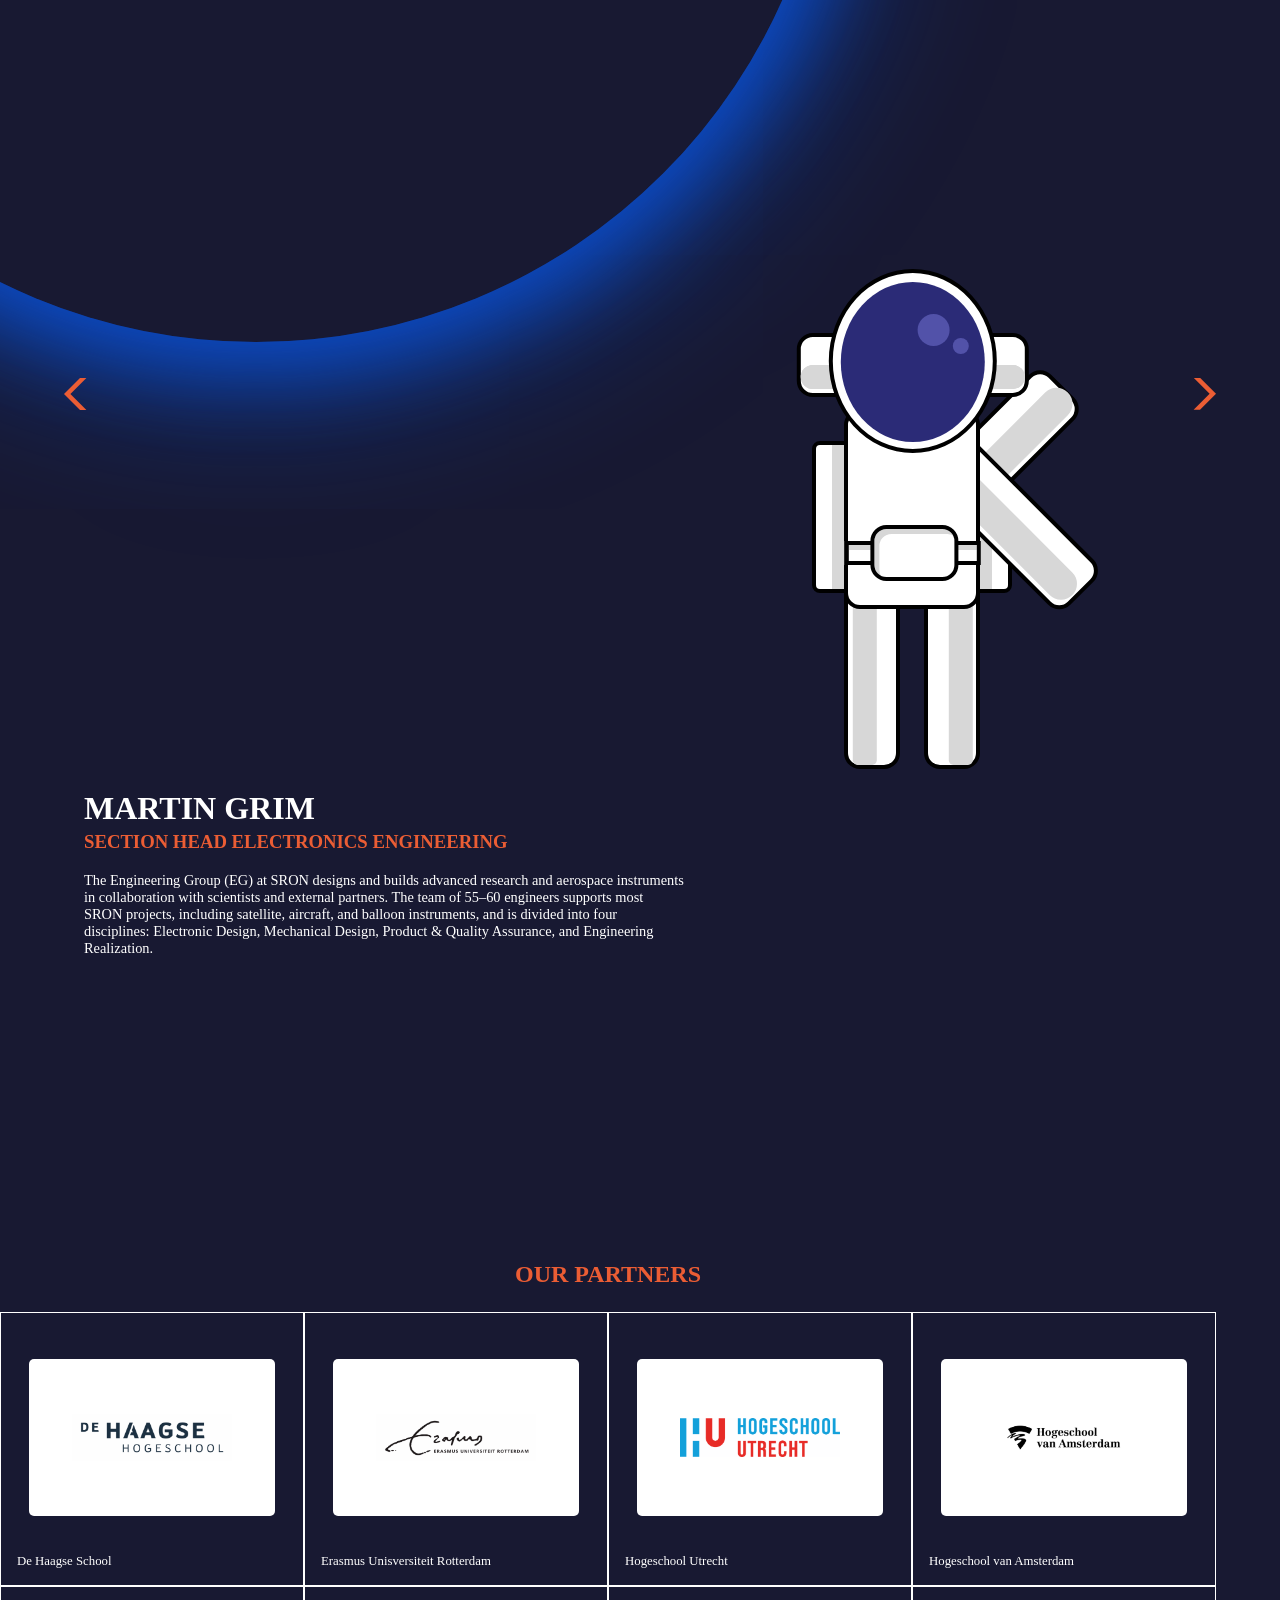
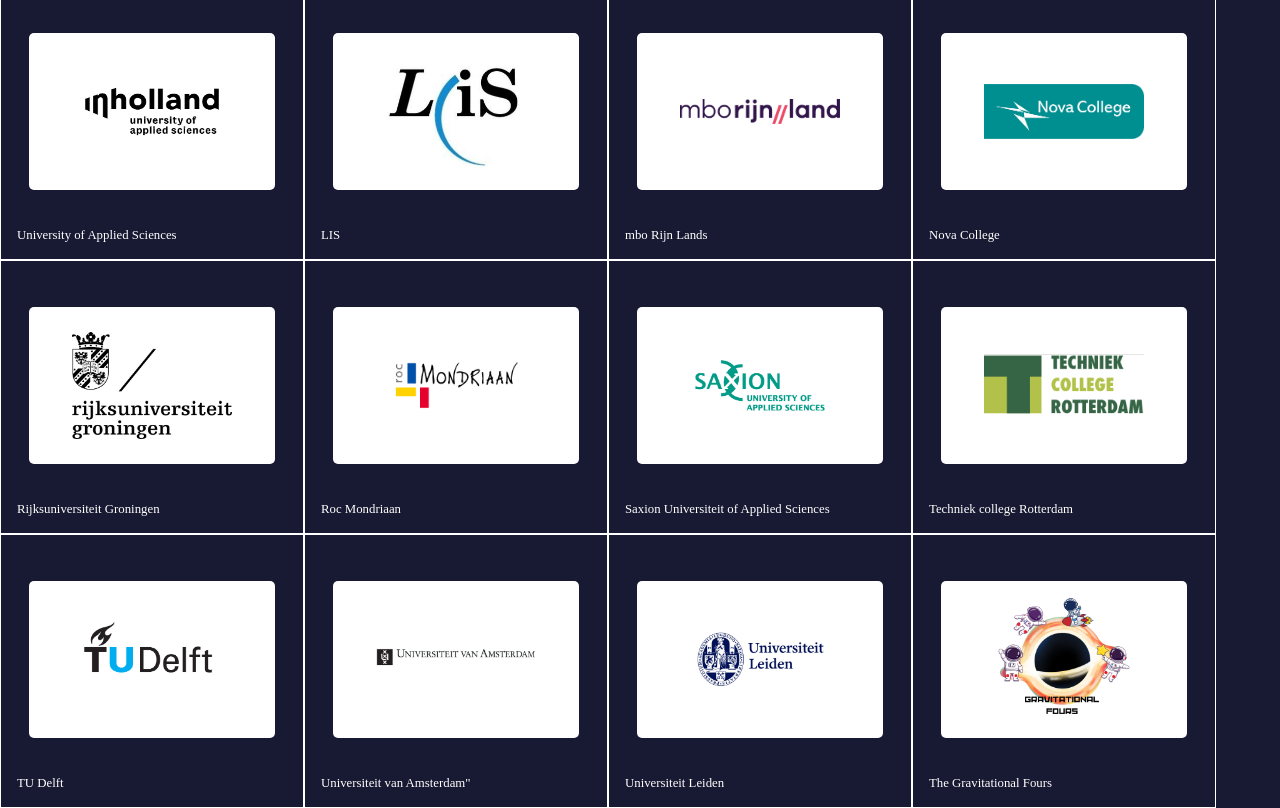
==== commit 104142da: "astronaut details animation" ====
--- a/team-page.html
+++ b/team-page.html
@@ -5,64 +5,248 @@
     <meta charset="UTF-8">
     <meta name="viewport" content="width=device-width, initial-scale=1.0">
     <title>Nebula Xplorer</title>
-    <link rel="stylesheet" href="assets/css/styles.css">
+    <link rel="stylesheet" href="./assets/css/index.css">
     <link rel="stylesheet" href="assets/css/team-page.css">
+    <link rel="stylesheet" href="./assets/css/astronaut.css">
+    <link rel="stylesheet" href="./assets/css/locaties.css">
 </head>
-
-<body class="team-bg">
+<body class="team">
     <header>
         <div id="nav-placeholder"></div>
         <h1></h1>
 
     </header>
 
-    <main>
-
-        <!-- astronaut section -->
-        <section class="team-astronaut">
-            <!-- body -->
-            <div class="team-astronaut-person">
-                <!-- head -->
-                <div class="team-astronaut-person-head">
-                    <!-- face -->
-                    <div class="team-astronaut-person-face"></div>
-                </div>
-                <!-- ears -->
-                <div class="team-astronaut-ears"></div>
-            </div>
-            <!-- backpack -->
-            <div class="team-astronaut-backpack"></div>
-            <!-- arms -->
-            <div class="team-astronaut-arm-left"></div>
-            <div class="team-astronaut-arm-right"></div>
-
-            <!-- legs -->
-            <div class="team-astronaut-leg-left"></div>
-            <div class="team-astronaut-leg-right"></div>
-
+    <main class="stars team-bg">
+
+        <div id="earthLocaties-container">
+            <img id="earthLocaties" src="/assets/img/EarthLocaties.png" alt="Earth background">
+            <div class="earth-glow"></div>
+        </div>
+            <!-- astronaut section -->
+            <!-- carousel for multiple astronauts -->
+            <section class="team-astronaut">
+                <button class="atronaut-button astronaut-button-left"></button>
+                <button class="atronaut-button astronaut-button-right"></button>
+                <ul class="astronaut-carousel-list">
+                    <!-- slide 1 -->
+                    <li>
+                        <article class="team-astronaut-1">
+                        <!-- body -->
+                            <div class="team-astronaut-person">
+                                <!-- head -->
+                                <div class="team-astronaut-person-head">
+                                    <!-- face -->
+                                    <div class="team-astronaut-person-face"></div>
+                                </div>
+                                <!-- ears -->
+                                <div class="team-astronaut-ears"></div>
+                            </div>
+                            <!-- backpack -->
+                            <div class="team-astronaut-backpack"></div>
+                            <!-- arms -->
+                            <div class="team-astronaut-arm-left"></div>
+                            <div class="team-astronaut-arm-right"></div>
+                            <!-- legs -->
+                            <div class="team-astronaut-leg-left"></div>
+                            <div class="team-astronaut-leg-right"></div>
+                        </article>
+                        <!-- person 1 info -->
+                        <div class="team-astronaut-student-info">
+                            <h2>Martin Grim</h2>
+                            <h3>Section Head Electronics Engineering</h3>
+                            <p>The Engineering Group (EG) at SRON designs and builds advanced research and aerospace instruments in collaboration with scientists and external partners.
+                               The team of 55–60 engineers supports most SRON projects, including satellite, aircraft, and balloon instruments, and is divided into four disciplines: Electronic Design,
+                               Mechanical Design, Product & Quality Assurance, and Engineering Realization.
+                            </p>
+                        </div>
+                    </li>
+                    <!-- slide 2 -->
+                    <li>
+                        <article class="team-astronaut-2">
+                            <!-- body -->
+                            <div class="team-astronaut-person">
+                                <!-- head -->
+                                <div class="team-astronaut-person-head">
+                                    <!-- face -->
+                                    <div class="team-astronaut-person-face"></div>
+                                </div>
+                                <!-- ears -->
+                                <div class="team-astronaut-ears"></div>
+                            </div>
+                            <!-- backpack -->
+                            <div class="team-astronaut-backpack"></div>
+                            <!-- arms -->
+                            <div class="team-astronaut-arm-left"></div>
+                            <div class="team-astronaut-arm-right"></div>
+                            <!-- legs -->
+                            <div class="team-astronaut-leg-left"></div>
+                            <div class="team-astronaut-leg-right"></div>
+                        </article>
+                        <div class="team-astronaut-student-info">
+                            <h2>Benjamin Ricketts</h2>
+                            <h3>PhD candidate</h3>
+                            <p>I work on numerical models for X-ray astronomy, focusing on the reltrans model that simulates X-ray emission near black holes. To handle its complexity,
+                                I use machine learning to emulate model outputs, speeding up data analysis and improving the code. I also serve as Principal Investigator for the NEBULA-Xplorer mission at SRON,
+                                an educational satellite project where students design and build a real mission to monitor X-ray binary systems and study phenomena such as jet ejections and accretion processes.
+                            </p>
+                        </div>
+                    </li>
+                    <!-- slide 3 -->
+                    <li>
+                        <article class="team-astronaut-3">
+                            <!-- body -->
+                            <div class="team-astronaut-person">
+                                <!-- head -->
+                                <div class="team-astronaut-person-head">
+                                    <!-- face -->
+                                    <div class="team-astronaut-person-face"></div>
+                                </div>
+                                <!-- ears -->
+                                <div class="team-astronaut-ears"></div>
+                            </div>
+                            <!-- backpack -->
+                            <div class="team-astronaut-backpack"></div>
+                            <!-- arms -->
+                            <div class="team-astronaut-arm-left"></div>
+                            <div class="team-astronaut-arm-right"></div>
+                            <!-- legs -->
+                            <div class="team-astronaut-leg-left"></div>
+                            <div class="team-astronaut-leg-right"></div>
+                        </article>
+                        <div class="team-astronaut-student-info">
+                            <h2>Benjamin Ricketts</h2>
+                            <h3>PhD candidate</h3>
+                            <p>I work on numerical models for X-ray astronomy, focusing on the reltrans model that simulates X-ray emission near black holes. To handle its complexity,
+                                I use machine learning to emulate model outputs, speeding up data analysis and improving the code. I also serve as Principal Investigator for the NEBULA-Xplorer mission at SRON,
+                                an educational satellite project where students design and build a real mission to monitor X-ray binary systems and study phenomena such as jet ejections and accretion processes.
+                            </p>
+                        </div>
+                    </li>
+                </ul>                
+            </section>
+
+        <!-- sponsor --> 
+        <section class="team-sponsors">
+            <h3 class="sponsor-title">Our Partners</h3>
+                <ul class="sponsor-list">
+                    <li class="sponsor-item">
+                        <div class="team-sponsor-1-text-container">
+                            <figure><img src="./assets/images/sponsor1.png" alt="de-haagse-school"></figure>
+                            <p class="sponsor-name">De Haagse School</p>
+                        </div>
+                    </li>
+
+                    <li class="sponsor-item">
+                        <div class="team-sponsor-1-text-container">
+                            <figure><img src="./assets/images/sponsor2.png" alt="erasmus-unisversiteit-rotterdam"></figure>
+                            <p class="sponsor-name">Erasmus Unisversiteit Rotterdam</p>
+                        </div>
+                    </li>
+
+                    <li class="sponsor-item">
+                        <div class="team-sponsor-1-text-container">
+                            <figure><img src="./assets/images/sponsor3.png" alt="hogeschool-utrecht"></figure>
+                            <p class="sponsor-name">Hogeschool Utrecht</p>
+                        </div>
+                    </li>
+
+                    <li class="sponsor-item">
+                        <div class="team-sponsor-1-text-container">
+                            <figure><img src="./assets/images/sponsor4.png" alt="hogeschool-van-amsterdam"></figure>
+                            <p class="sponsor-name">Hogeschool van Amsterdam</p>
+                        </div>
+                    </li>
+                    <li class="sponsor-item">
+                        <div class="team-sponsor-1-text-container">
+                            <figure><img src="./assets/images/sponsor5.png" alt="university-of-applied-sciences"></figure>
+                            <p class="sponsor-name">University of Applied Sciences</p>
+                        </div>
+                    </li>
+
+                    <li class="sponsor-item">
+                        <div class="team-sponsor-1-text-container">
+                            <figure><img src="./assets/images/sponsor6.jpeg" alt="lis"></figure>
+                            <p class="sponsor-name">LIS</p>
+                        </div>
+                    </li>
+
+                    <li class="sponsor-item">
+                        <div class="team-sponsor-1-text-container">
+                            <figure><img src="./assets/images/sponsor7.png" alt="mbo-rijn-land"></figure>
+                            <p class="sponsor-name">mbo Rijn Lands</p>
+                        </div>
+                    </li>
+
+                    <li class="sponsor-item">
+                        <div class="team-sponsor-1-text-container">
+                            <figure><img src="./assets/images/sponsor8.png" alt="nova-college"></figure>
+                            <p class="sponsor-name">Nova College</p>
+                        </div>
+                    </li>
+                    <li class="sponsor-item">
+                        <div class="team-sponsor-1-text-container">
+                            <figure><img src="./assets/images/sponsor9.png" alt="rijksuniversiteit-groningen"></figure>
+                            <p class="sponsor-name">Rijksuniversiteit Groningen</p>
+                        </div>
+                    </li>
+
+                    <li class="sponsor-item">
+                        <div class="team-sponsor-1-text-container">
+                            <figure><img src="./assets/images/sponsor10.png" alt="roc-mondriaan"></figure>
+                            <p class="sponsor-name">Roc Mondriaan</p>
+                        </div>
+                    </li>
+                    <li class="sponsor-item">
+                        <div class="team-sponsor-1-text-container">
+                            <figure><img src="./assets/images/sponsor11.jpg" alt="saxion-universiteit-of-applied-sciences"></figure>
+                            <p class="sponsor-name">Saxion Universiteit of Applied Sciences</p>
+                        </div>
+                    </li>
+
+                    <li class="sponsor-item">
+                        <div class="team-sponsor-1-text-container">
+                            <figure><img src="./assets/images/sponsor12.png" alt="techniek-college-rotterdam"></figure>
+                            <p class="sponsor-name">Techniek college Rotterdam</p>
+                        </div>
+                    </li>
+
+                    <li class="sponsor-item">
+                        <div class="team-sponsor-1-text-container">
+                            <figure><img src="./assets/images/sponsor13.png" alt="tu-delft"></figure>
+                            <p class="sponsor-name">TU Delft</p>
+                        </div>
+                    </li>
+
+                    <li class="sponsor-item">
+                        <div class="team-sponsor-1-text-container">
+                            <figure><img src="./assets/images/sponsor14.webp" alt="universiteit-van-amsterdam"></figure>
+                            <p class="sponsor-name">Universiteit van Amsterdam"</p>
+                        </div>
+                    </li>
+                    <li class="sponsor-item">
+                        <div class="team-sponsor-1-text-container">
+                            <figure><img src="./assets/images/sponsor15.jpg" alt="universiteit-leiden"></figure>
+                            <p class="sponsor-name">Universiteit Leiden</p>
+                        </div>
+                    </li>
+                    <li class="sponsor-item">
+                        <div class="team-sponsor-1-text-container">
+                            <figure><img src="./assets/images/gravitational-fours.png" alt="The-Gravitational-Fours"></figure>
+                            <p class="sponsor-name">The Gravitational Fours</p>
+                        </div>
+                    </li>
+                </ul> 
         </section>
 
-        <!-- individual person information -->
-        <section class="team-astronaut-student-info">
-            <h2>Voor- en Achternaam</h2>
-        </section>
-
-        <!-- partnerships -->
-        <section>
-
-        </section>
-
-        <!-- experts -->
-        <section>
-
-        </section>
-
     </main>
 
+    <!-- de coole footer -->
     <footer>
-
     </footer>
-
+    
+    <scripts src="./stars.js"></scripts>
+    <script src="./astronaut.js"></script>
 </body>
 
 </html>
--- a/assets/css/index.css
+++ b/assets/css/index.css
@@ -0,0 +1,282 @@
+:root {
+    --text-color: white;
+}
+
+@font-face {
+    /* Squares Bold van https://www.1001fonts.com/squares-bold-font.html */
+    font-family: RobotoVariable;
+    src: url('../fonts/Roboto-VariableFont');
+}
+
+@font-face {
+    /* Squares Bold van https://www.1001fonts.com/squares-bold-font.html */
+    font-family: SpaceMonoBold;
+    src: url('../fonts/SpaceMono-Bold.ttf');
+}
+
+@font-face {
+    /* Squares Bold van https://www.1001fonts.com/squares-bold-font.html */
+    font-family: SpaceMonoRegular;
+    src: url('../fonts/SpaceMono-Regular.ttf');
+}
+
+/* Body elementen */
+html {
+    scroll-behavior: smooth;
+}
+
+body {
+    background-color: #181932;
+    overflow-x: hidden;
+    width: 100%;
+}
+
+section {
+    min-height: 100vh;
+}
+
+/* Typografie */
+h1,
+h2,
+p {
+    text-align: center;
+    color: white;
+}
+
+h1 {
+    font-family: SpaceMonoBold;
+}
+
+h2 {
+    margin-top: 0;
+    font-family: SpaceMonoRegular;
+    text-transform: uppercase;
+}
+
+h2 {
+    color: #EB5D34;
+    font-size: 20px;
+}
+
+.pageTitle span {
+    margin: -10px;
+    font-size: 1.5em;
+    display: inline-block;
+    animation-name: spaghettify;
+    animation-timing-function: ease-in-out;
+    animation-fill-mode: both;
+    animation-timeline: scroll(root);
+
+    &:nth-child(1) {
+        animation-range: entry 0% exit 7%;
+    }
+
+    &:nth-child(2) {
+        animation-range: entry 1% exit 8%;
+    }
+
+    &:nth-child(3) {
+        animation-range: entry 2% exit 9%;
+    }
+
+    &:nth-child(4) {
+        animation-range: entry 3% exit 10%;
+    }
+
+    &:nth-child(5) {
+        animation-range: entry 4% exit 11%;
+    }
+
+    &:nth-child(6) {
+        animation-range: entry 5% exit 12%;
+    }
+
+    &:nth-child(7) {
+        animation-range: entry 6% exit 13%;
+    }
+
+    &:nth-child(8) {
+        animation-range: entry 7% exit 14%;
+    }
+
+    &:nth-child(9) {
+        animation-range: entry 8% exit 15%;
+    }
+
+    &:nth-child(10) {
+        animation-range: entry 9% exit 16%;
+    }
+
+    &:nth-child(11) {
+        animation-range: entry 10% exit 17%;
+    }
+
+    &:nth-child(12) {
+        animation-range: entry 11% exit 18%;
+    }
+
+    &:nth-child(13) {
+        animation-range: entry 12% exit 19%;
+    }
+
+    &:nth-child(14) {
+        animation-range: entry 13% exit 20%;
+    }
+}
+
+/* Scroll hint */
+.moreinfo-button {
+    position: absolute;
+    bottom: 36px;
+    display: flex;
+    width: 100%;
+    flex-direction: column;
+    align-items: center;
+    font-family: SpaceMonoBold;
+    font-size: 0.7rem;
+    text-transform: uppercase;
+    color: #ffffff99;
+    z-index: 1;
+}
+
+.moreinfo-button span {
+    font-size: 15px;
+    margin-bottom: 0.5rem;
+}
+
+.moreinfo-button .arrow {
+    width: 18px;
+    height: 18px;
+    border-right: 1px solid #EB5D34;
+    border-bottom: 1px solid #EB5D34;
+    transform: rotate(45deg);
+}
+
+.pageTitle {
+    display: flex;
+    flex-direction: column-reverse;
+    margin-top: -40vh;
+    transition: margin-top 0.3s ease;
+    z-index: 1;
+    position: relative;
+}
+
+/* Stars and svg */
+.backgroundStar::after,
+.backgroundStar::before {
+    position: absolute;
+    top: -0.5em;
+    content: "\2726";
+}
+
+.backgroundStar::after {
+    position: relative;
+    background: linear-gradient(135deg, rgb(249, 255, 204) 20%, rgb(255, 255, 255) 70%);
+    background-clip: text;
+    color: transparent;
+}
+
+.backgroundStar::before {
+    color: transparent;
+    text-shadow: 0 0 10px rgb(255, 255, 255);
+}
+
+.backgroundStar {
+    position: absolute;
+    display: inline-block;
+    width: 12px;
+    height: 12px;
+    left: -0.8em;
+    top: 0.3em;
+    z-index: 0;
+    pointer-events: none;
+    opacity: 0;
+}
+
+.stars {
+    inset: 0;
+    overflow: hidden;
+    z-index: 0;
+}
+
+@media (max-width: 768px) {
+    p {
+        margin-left: 5rem;
+        margin-right: 5rem;
+    }
+
+    .pageTitle {
+        margin-top: -25vh;
+        transition: margin-top 0.3s ease;
+
+        span {
+            font-size: 1.2em;
+        }
+    }
+}
+
+@keyframes twinkle {
+    0% {
+        transform: scale(0);
+        opacity: 0;
+    }
+
+    20%,
+    80% {
+        opacity: 1;
+        transform: scale(1);
+    }
+
+    100% {
+        transform: scale(0);
+        opacity: 0;
+    }
+}
+
+@keyframes spaghettify {
+    0% {
+        transform: translateY(0) scale(1);
+        opacity: 1;
+    }
+
+    10% {
+        transform: translateY(-50px) translateX(-85px) scale(1, 2) rotate(5deg);
+    }
+
+    40% {
+        transform: translateY(-100px) translateX(-275px) scale(1, 3) rotate(80deg);
+        opacity: 0.2;
+    }
+
+    100% {
+        transform: translateY(-300px) translateX(35px) scale(1, 0) rotate(120deg);
+        opacity: 0;
+        visibility: hidden;
+    }
+}
+
+
+
+@media (max-width: 768px) {
+    @keyframes spaghettify {
+        0% {
+            transform: translateY(0) scale(1);
+            opacity: 1;
+        }
+
+        10% {
+            transform: translateY(-50px) translateX(-35px) scale(1, 2);
+        }
+
+        40% {
+            transform: translateY(-100px) translateX(-80px) scale(1, 3);
+            opacity: 0.2;
+        }
+
+        100% {
+            transform: translateY(-300px) translateX(35px) scale(1, 0) rotate(90deg);
+            opacity: 0;
+            visibility: hidden;
+        }
+    }
+}
--- a/assets/css/team-page.css
+++ b/assets/css/team-page.css
@@ -5,6 +5,20 @@
     /* background: linear-gradient(#181932, white); */
     width: 100%;
     margin: 0;
+}
+
+.team-bg {
+    overflow: hidden;
+}
+
+/* THE EARTH */
+div#earthLocaties-container {
+    position: absolute;
+    top: -20%;
+    left: -10%;
+    width: 100vw;
+    height: 100vw;
+    z-index: -1;
 }
 
 /* Astronaut section */
@@ -49,7 +63,7 @@
 /* astronaut floating animatino */
 .team-astronaut-1, .team-astronaut-2, .team-astronaut-3 {
     translate: 11.5rem -18rem;
-    animation: astronaut-float 4s infinite  alternate ease-in-out;
+    animation: astronaut-float 10s infinite  alternate ease-in-out;
     box-sizing:inherit;
 }
 
@@ -111,7 +125,7 @@
     border: none;
     width: 2rem;
     height: 2rem;
-    /* clip-path: polygon(50% 0%, 100% 50%, 50% 100%, 30% 100%, 80% 50%, 30% 0); */
+    clip-path: polygon(50% 0%, 100% 50%, 50% 100%, 30% 100%, 80% 50%, 30% 0);
     position: absolute;
     right: 5%;
     top: 20%;
@@ -198,26 +212,111 @@
 /* keyframes */
 @keyframes astronaut-float {
     0% {
-        transform: translateY(1rem) scale(0.8) rotate(5deg);
+        transform: translateY(2rem) translateX(0rem) scale(0.8) rotateY(0deg) rotateX(0deg) rotate(0deg);
+    }
+    50% {
+        transform: translateY(-2rem) translateX(1.5rem) scale(0.8) rotateY(3deg) rotateX(3deg) rotate(0deg);
     }
     100% {
-        transform: translateY(0rem) scale(0.8) rotate(15deg);
+        transform: translateY(-1rem) translateX(1.5rem) scale(0.8) rotateY(3deg) rotateX(3deg) rotate(5deg);
     }
 }
 
 /* large screeeen */
 @media (min-width: 600px) {
 
+    div#earthLocaties-container {
+        top: -35%;
+        left: -20%;
+    }
+
+    .team-astronaut-student-info {
+        max-width: 600px;
+    }
+
+    .team-astronaut-1, .team-astronaut-2, .team-astronaut-3 {
+        translate: 18.5rem -18rem;
+    }
+}
+
+@media (min-width: 850px) {
+    div#earthLocaties-container {
+        top: -45%;
+        left: -30%;
+        width: 90vw;
+        height: 90vw;
+    }
+
+    .team-astronaut-1, .team-astronaut-2, .team-astronaut-3 {
+        translate: 28.5rem -15rem;
+    }
+
+    .team-astronaut-student-info {
+        max-height: 999vh;
+        text-align: left;
+        translate: -7rem 11rem;
+
+        > h2 {
+            text-align: left;
+        }
+
+        p {
+            color: white;
+            text-align: left;
+            font-size: .9em;
+            margin: 0;
+        }
+    }
+
+    .atronaut-button {
+        top: 33%;
+    }
+
+
+    /* @keyframes astronaut-float {
+        0% {
+            transform: translateY(1rem) scale(.95) rotate(0deg);
+        }
+        100% {
+            transform: translateY(0rem) scale(.95) rotate(40deg);
+        }
+    } */
+}
+
+@media (min-width: 1100px) {
+    div#earthLocaties-container {
+        top: -75%;
+        left: -25%;
+    }
+
     .team-astronaut {
         height: 120vh;
-        margin-bottom: 0;
+    }
+
+    .team-astronaut-1, .team-astronaut-2, .team-astronaut-3 {
+        translate: 35.5rem -8rem;
     }
 
     .team-astronaut-student-info {
-        max-width: 600px;
-    }
-
+        translate: -16rem 20rem;
+    }
+}
+
+@media (min-width: 1250px) {
+    div#earthLocaties-container {
+        top: -90%;
+        left: -25%;
+    }
     .team-astronaut-1, .team-astronaut-2, .team-astronaut-3 {
-        translate: 18.5rem -18rem;
-    }
-}
+        translate: 35.5rem -5rem;
+    }
+
+    /* @keyframes astronaut-float {
+        0% {
+            transform: translateY(1rem) scale(1) rotate(0deg);
+        }
+        100% {
+            transform: translateY(0rem) scale(1) rotate(40deg);
+        }
+    } */
+}
--- a/assets/css/astronaut.css
+++ b/assets/css/astronaut.css
@@ -0,0 +1,278 @@
+/* general astronaut body styling */
+/* astronaut body */
+.team-astronaut-person, .team-astronaut-person::before, .team-astronaut-person::after,
+.team-astronaut-person *, .team-astronaut-person *::before, .team-astronaut-person *::after {
+    position: absolute;
+    content: "";
+}
+
+.team-astronaut-person {
+    top: 50%;
+    left: 50%;
+    width: 8rem;
+    height: 12rem;
+    background-color: white;
+    border: solid 4px black;
+    translate: -4rem -5rem;
+    border-radius: 1rem;
+}
+
+.team-astronaut-person::before {
+    top: 50%;
+    left: 50%;
+    width: 8rem;
+    height: 1rem;
+    background-color: white;
+    box-shadow: inset rgb(215, 215, 215) 0px 5px 0px;
+    border: solid 4px black;
+    translate: -4.2rem 2rem;
+}
+
+.team-astronaut-person::after {
+    top: 50%;
+    left: 50%;
+    width: 5rem;
+    height: 3rem;
+    background-color: white;
+    border: solid 4px black;
+    box-shadow:inset  rgb(215, 215, 215) 5px 5px 0px;
+    translate: -2.6rem 1rem;
+    border-radius: 1rem;
+}
+
+/* astronaut head */
+.team-astronaut-person-head {
+    top: 50%;
+    left: 50%;
+    width: 10rem;
+    height: 11rem;
+    background-color: white;
+    border: solid 4px black;
+    translate: -5.2rem -15rem;
+    border-radius: 50%;
+}
+
+/* astronaut ear thingies */
+.team-astronaut-ears {
+    top: 50%;
+    left: 50%;
+    width: 14rem;
+    height: 3.5rem;
+    background-color: white;
+    border: solid 4px black;
+    translate: -7.2rem -11rem;
+    border-radius: 1rem;
+    z-index: -1;
+}
+
+.team-astronaut-ears:before, .team-astronaut-ears:after {
+    content: "";
+    top: 50%;
+    left: 50%;
+    width: 14rem;
+    height: 1.5rem;
+    background-color: rgb(215, 215, 215);
+    translate: -7rem 0rem;
+    border-radius: 1rem;
+}
+
+/* astronaut team faces */
+.team-astronaut-person-face {
+    top: 5%;
+    left: 5%;
+    width: 9rem;
+    height: 10rem;
+    background-color: rgb(43, 43, 119);
+    border-radius: 50%;
+}
+
+.team-astronaut-person-face::before {
+    content: "";
+    width: 2rem;
+    height: 2rem;
+    background-color: rgb(82, 82, 169);
+    border-radius: 50%;
+    translate: 4.8rem 2rem;
+}
+
+.team-astronaut-person-face::after {
+    content: "";
+    width: 1rem;
+    height: 1rem;
+    background-color: rgb(82, 82, 169);
+    border-radius: 50%;
+    translate: 7rem 3.5rem;
+}
+
+/* backpack */
+.team-astronaut-backpack {
+    position: absolute;
+    top: 50%;
+    left: 50%;
+    width: 12rem;
+    height: 9rem;
+    background-color: white;
+    border: solid 4px black;
+    border-radius: .5rem;
+    translate: -6rem -3rem;
+    z-index: -99;
+}
+
+.team-astronaut-backpack::before, .team-astronaut-backpack::after {
+    content: "";
+    position: absolute;
+    top: 50%;
+    left: 50%;
+    width: 1rem;
+    height: 9rem;
+    background-color: rgb(215, 215, 215);
+    translate: -5rem -4.5rem;
+}
+
+.team-astronaut-backpack::after {
+    translate: 4rem -4.5rem;
+}
+
+/* arms */
+.team-astronaut-arm-left {
+    position: absolute;
+    top: 50%;
+    left: 50%;
+    width: 12rem;
+    height: 3.5rem;
+    background-color: white;
+    border: solid 4px black;
+    transform: rotate(135deg);
+    translate: -1rem -4rem;
+    border-radius: 1rem;
+    z-index: -1;  
+    animation: astronaut-left-arm 7s infinite  alternate ease-in-out; 
+}
+
+.team-astronaut-arm-left::before {
+    content: "";
+    position: absolute;
+    top: 50%;
+    left: 50%;
+    width: 12rem;
+    height: 2rem;
+    background-color: rgb(215, 215, 215);
+    translate: -6.2rem -1.5rem;
+    border-radius: 1rem;
+    z-index: -1;
+}
+
+.team-astronaut-arm-right {
+    position: absolute;
+    top: 50%;
+    left: 50%;
+    width: 12rem;
+    height: 3.5rem;
+    background-color: white;
+    border: solid 4px black;
+    translate: 0.2rem 0.1rem;
+    transform: rotate(-135deg);
+    border-radius: 1rem;
+    z-index: -1;
+    animation: astronaut-right-arm 4s infinite  alternate ease-in-out;  
+}
+
+.team-astronaut-arm-right::before {
+    content: "";
+    position: absolute;
+    top: 50%;
+    left: 50%;
+    width: 12rem;
+    height: 2rem;
+    background-color: rgb(215, 215, 215);
+    translate: -5.9rem -1.5rem;
+    border-radius: 1rem;
+    z-index: -1;
+}
+
+/* legs */
+.team-astronaut-leg-left, .team-astronaut-leg-right  {
+    position: absolute;
+    top: 50%;
+    left: 50%;
+    width: 3rem;
+    height: 12rem;
+    background-color: white;
+    border: solid 4px black;
+    translate: -4rem 5rem;
+    border-radius: 1rem;
+    z-index: -1;
+}
+
+.team-astronaut-leg-right {
+    translate: 1rem 5rem;
+}
+
+.team-astronaut-leg-left::before, .team-astronaut-leg-right::before {
+    content: "";
+    position: absolute;
+    top: 50%;
+    left: 50%;
+    width: 1.5rem;
+    height: 12rem;
+    background-color: rgb(215, 215, 215);
+    translate: -1.2rem -6rem;
+    border-radius: .3rem;
+}
+
+.team-astronaut-leg-right::before  {
+    translate: -0.2rem -6rem;
+}
+
+/* keyframes */
+@keyframes astronaut-left-arm {
+    0% {
+        transform: rotate(135deg);
+        translate: -1rem -4rem;
+        transform-origin: left center;
+    }
+    100% {
+        transform: rotate(145deg);
+        translate: -1rem -3rem;
+        transform-origin: left center;
+    }
+}
+
+@keyframes astronaut-right-arm {
+    0% {
+        transform: rotate(-135deg);
+        translate: -11.5rem -4rem;
+        transform-origin: right center;
+    }
+    100% {
+        transform: rotate(-145deg);
+        translate: -11.5rem -4rem;
+        transform-origin: right center;
+    }
+}
+
+@keyframes astronaut-left-leg {
+    0% {
+        transform: rotate(-135deg);
+        translate: -11.5rem -4rem;
+        transform-origin: right center;
+    }
+    100% {
+        transform: rotate(-145deg);
+        translate: -11.5rem -4rem;
+        transform-origin: right center;
+    }
+}
+
+@keyframes astronaut-right-leg {
+    0% {
+        transform: rotate(-135deg);
+        translate: -11.5rem -4rem;
+        transform-origin: right center;
+    }
+    100% {
+        transform: rotate(-145deg);
+        translate: -11.5rem -4rem;
+        transform-origin: right center;
+    }
+}
--- a/assets/css/locaties.css
+++ b/assets/css/locaties.css
@@ -0,0 +1,195 @@
+#locatiesSRON {
+    position: relative;
+    width: 100vw;
+    height: 100vh;
+    color: white;
+    overflow: hidden;
+    display: flex;
+    flex-direction: column;
+    align-items: center;
+    font-family: 'SpaceMonoRegular', monospace;
+}
+
+#locatie-titel {
+    text-align: center;
+    margin-top: 6rem;
+    z-index: 2;
+    max-width: 600px;
+}
+
+#earthLocaties-container {
+    position: absolute;
+    bottom: -95vw;
+    width: 114vw;
+    height: 114vw;
+    z-index: 1;
+    overflow: visible;
+}
+
+#earthLocaties {
+    width: 100%;
+    height: 100%;
+    border-radius: 50%;
+    object-fit: cover;
+    pointer-events: none;
+    transform: rotate(10deg);
+}
+
+.earth-glow {
+    position: absolute;
+    top: 0;
+    left: 0;
+    width: 100%;
+    height: 100%;
+    border-radius: 50%;
+    box-shadow: 0 0 80px 30px rgba(8, 88, 235, 0.7),
+        0 0 150px 60px rgba(8, 88, 235, 0.4);
+    pointer-events: none;
+}
+
+
+.connection-lines {
+position: absolute;
+    top: 0; 
+    left: 0;
+    width: 100%;
+    height: 100%;
+    z-index: 2;
+    pointer-events: none;
+
+    svg {
+        width: 100%;
+        height: 100%;
+        display: block;
+    }
+}
+
+.line-path {
+    fill: none;
+    stroke: #eb0808;
+    stroke-width: 0.2;
+    stroke-dasharray: 100;
+    stroke-dashoffset: 100;
+    animation: drawLine 2s ease-out forwards;
+}
+
+.location-card {
+    position: absolute;
+    width: 25rem;
+    z-index: 5;
+    background: rgb(24, 25, 50, 0.7);
+    backdrop-filter: blur(10px);
+    border-radius: 15px;
+    padding: 1.5rem;
+    display: flex;
+    flex-direction: column;
+    align-items: center;
+    text-align: center;
+    transition: all 0.4s ease;
+    cursor: pointer;
+}
+
+#locatie-leiden {
+    top: 30vh;
+    left: 10vw;
+}
+
+#locatie-groningen {
+    top: 30vh;
+    right: 10vw;
+}
+
+.card-content {
+    margin-bottom: 1rem;
+
+    p {
+        margin-left: 0;
+        margin-right: 0;
+    }
+}
+
+.city-name {
+    font-size: 1.5rem;
+    color: rgb(173, 216, 230);
+    border-bottom: 2px solid #0858eb;
+    display: inline-block;
+    padding-bottom: 0.5rem;
+}
+
+.sub-text {
+    font-size: 0.8rem;
+    opacity: 0.9;
+    line-height: 1.6;
+}
+
+.location-card img {
+    width: 100%;
+    border-radius: 10px;
+    margin-top: 1rem;
+    transition: 0.4s ease;
+}
+
+
+.location-card:hover {
+    transform: translateY(-10px);
+    box-shadow: 0 10px 40px rgba(8, 88, 235, 0.5);
+    border-color: rgba(8, 88, 235, 0.8);
+}
+
+.location-card:hover img {
+    transform: scale(1.05);
+}
+
+.location-marker {
+    opacity: 0;
+    animation: fadeInMarker 0.5s ease-out 2s forwards;
+}
+
+.pulse-circle {
+    fill: rgba(235, 8, 8, 0.5);
+    transform-origin: center;
+    transform-box: fill-box; 
+    animation: pulse 2s infinite;
+}
+
+@keyframes fadeInMarker {
+    to { opacity: 1; }
+}
+
+@keyframes pulse {
+    0% { transform: scale(1); opacity: 0.8; }
+    70% { transform: scale(2.5); opacity: 0; }
+    100% { transform: scale(1); opacity: 0; }
+}
+
+@keyframes drawLine {
+    to {
+        stroke-dashoffset: 0;
+    }
+}
+
+@media (max-width: 1032px) {
+    #locatiesSRON {
+        height: auto;
+        padding-bottom: 4rem;
+    }
+
+    #earthLocaties-container {
+        width: 130vw;
+        height: 130vw;
+        bottom: -60vw;
+    }
+
+    .location-card {
+        position: relative;
+        left: auto !important;
+        right: auto !important;
+        top: auto !important;
+        margin-top: 3rem;
+        width: 90%;
+    }
+
+    .connection-lines {
+        display: none;
+    }
+}
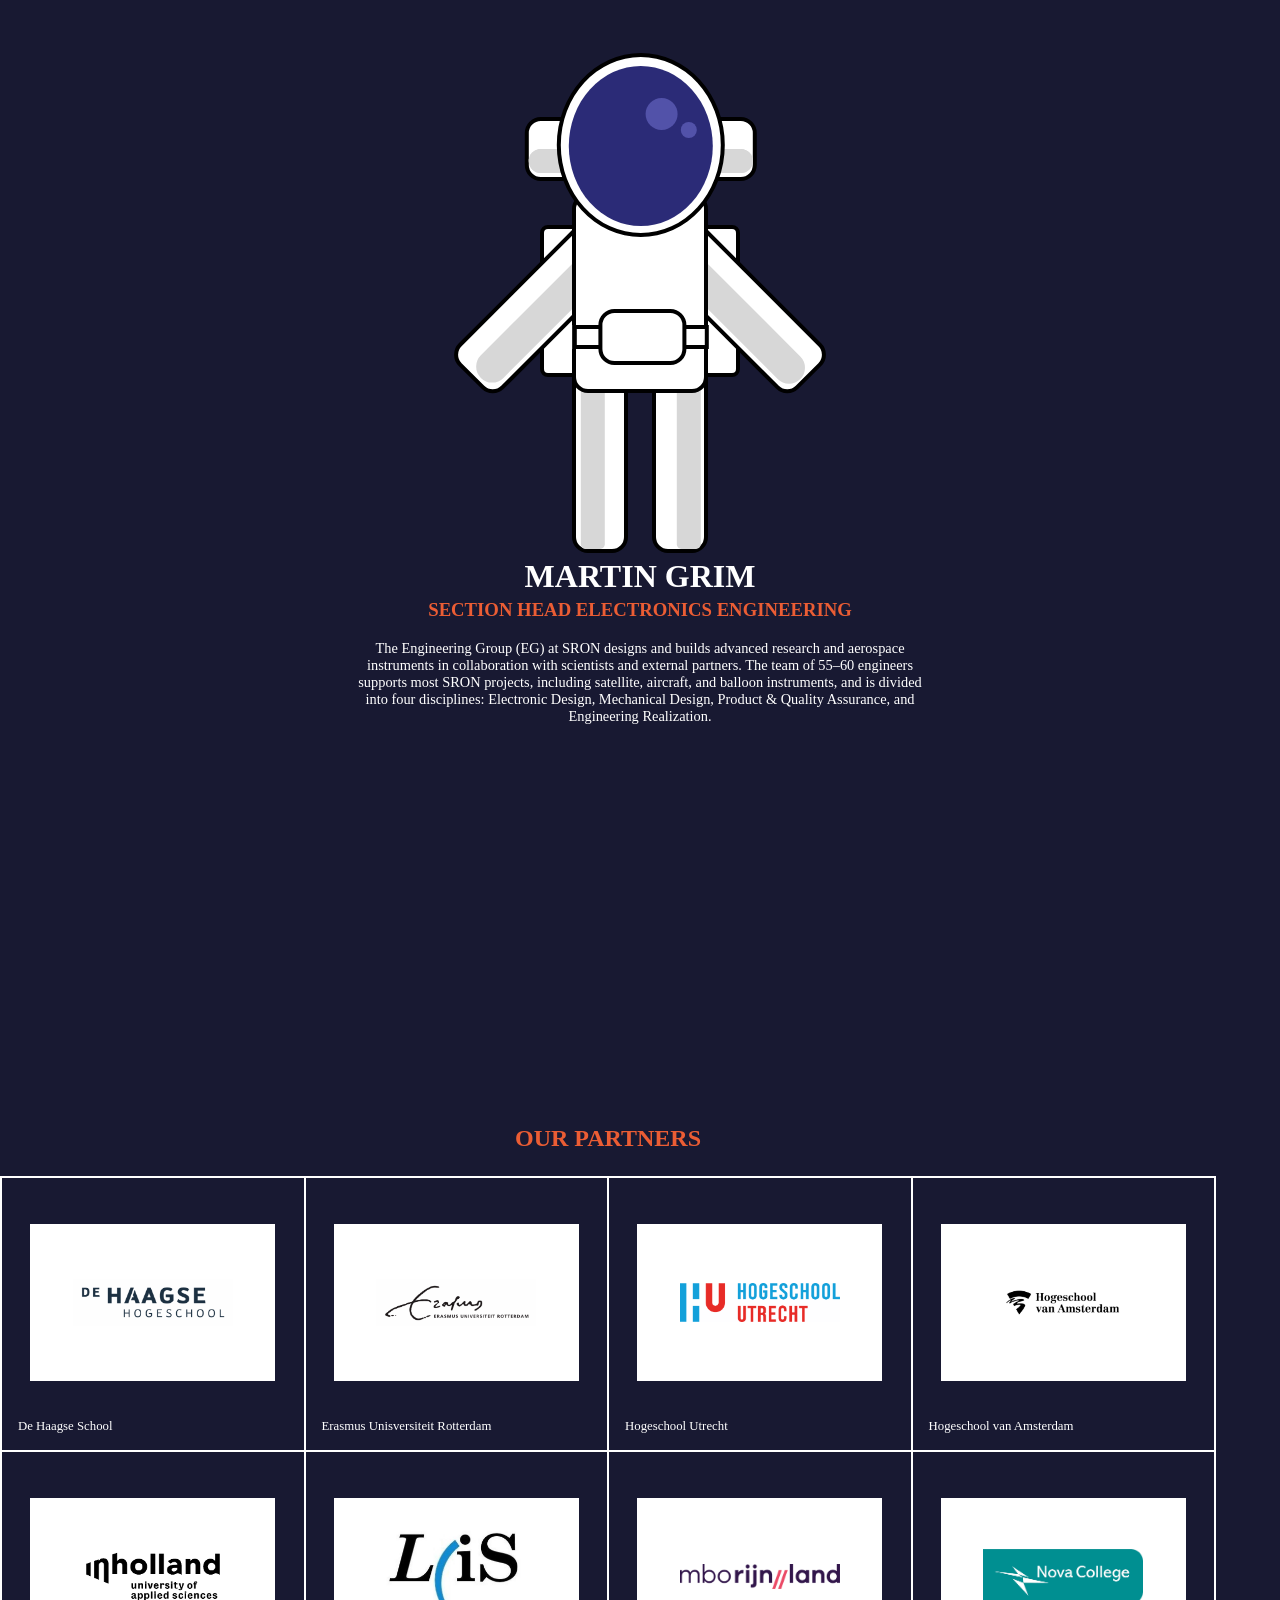
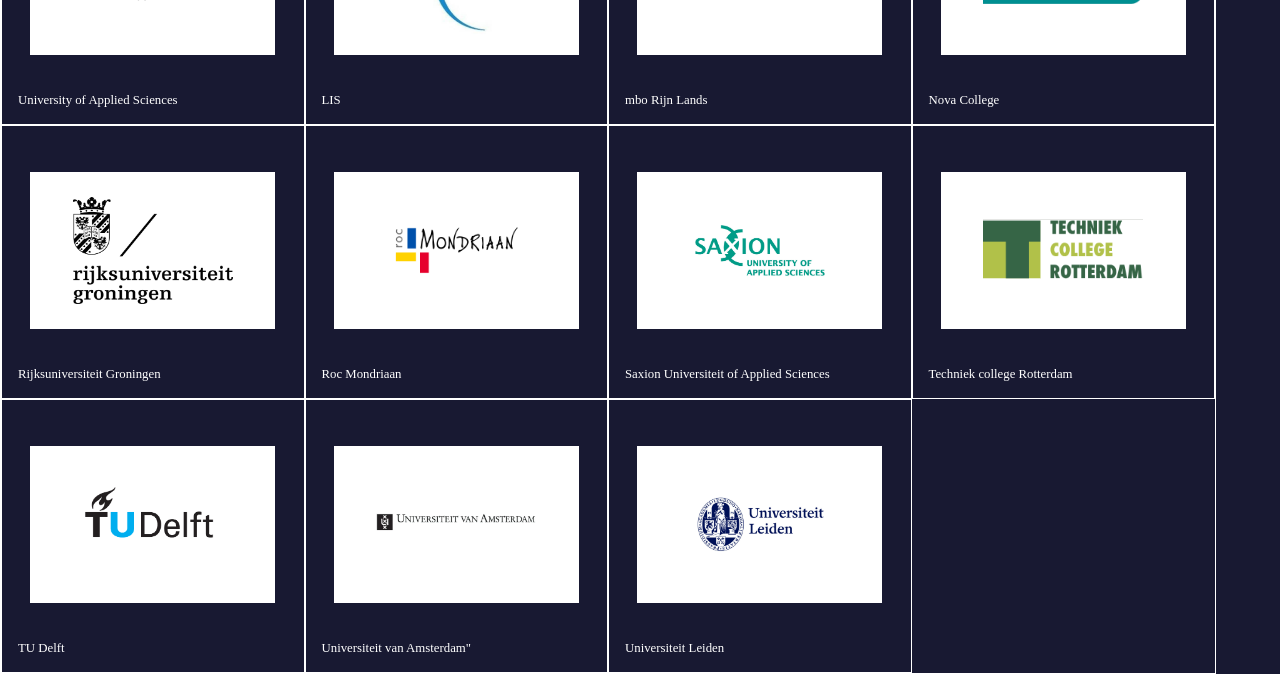
==== commit 28295cab: "Merge branch 'main' into steps" ====
--- a/team-page.html
+++ b/team-page.html
@@ -8,7 +8,6 @@
     <link rel="stylesheet" href="./assets/css/index.css">
     <link rel="stylesheet" href="assets/css/team-page.css">
     <link rel="stylesheet" href="./assets/css/astronaut.css">
-    <link rel="stylesheet" href="./assets/css/locaties.css">
 </head>
 <body class="team">
     <header>
@@ -16,19 +15,14 @@
         <h1></h1>
 
     </header>
-
+    
     <main class="stars team-bg">
-
-        <div id="earthLocaties-container">
-            <img id="earthLocaties" src="/assets/img/EarthLocaties.png" alt="Earth background">
-            <div class="earth-glow"></div>
-        </div>
             <!-- astronaut section -->
             <!-- carousel for multiple astronauts -->
             <section class="team-astronaut">
-                <button class="atronaut-button astronaut-button-left"></button>
-                <button class="atronaut-button astronaut-button-right"></button>
-                <ul class="astronaut-carousel-list">
+                <!-- <span class="team-astronaut-carousel-arrow team-astronaut-carousel-arrow-left"></span>
+                <span class="team-astronaut-carousel-arrow team-astronaut-carousel-arrow-left"></span> -->
+                <ul>
                     <!-- slide 1 -->
                     <li>
                         <article class="team-astronaut-1">
@@ -126,7 +120,10 @@
                 </ul>                
             </section>
 
-        <!-- sponsor --> 
+        <!-- sponsor -->
+         
+         
+        
         <section class="team-sponsors">
             <h3 class="sponsor-title">Our Partners</h3>
                 <ul class="sponsor-list">
@@ -230,23 +227,16 @@
                             <p class="sponsor-name">Universiteit Leiden</p>
                         </div>
                     </li>
-                    <li class="sponsor-item">
-                        <div class="team-sponsor-1-text-container">
-                            <figure><img src="./assets/images/gravitational-fours.png" alt="The-Gravitational-Fours"></figure>
-                            <p class="sponsor-name">The Gravitational Fours</p>
-                        </div>
-                    </li>
                 </ul> 
         </section>
 
     </main>
 
-    <!-- de coole footer -->
     <footer>
+
     </footer>
     
-    <scripts src="./stars.js"></scripts>
-    <script src="./astronaut.js"></script>
+    <scripts src="stars.js"></scripts>
 </body>
 
 </html>
--- a/assets/css/index.css
+++ b/assets/css/index.css
@@ -27,7 +27,7 @@
 
 body {
     background-color: #181932;
-    overflow-x: hidden;
+    overflow-x: clip;
     width: 100%;
 }
 
@@ -195,7 +195,7 @@
 
 .stars {
     inset: 0;
-    overflow: hidden;
+    overflow: clip;
     z-index: 0;
 }
 
--- a/assets/css/team-page.css
+++ b/assets/css/team-page.css
@@ -5,20 +5,6 @@
     /* background: linear-gradient(#181932, white); */
     width: 100%;
     margin: 0;
-}
-
-.team-bg {
-    overflow: hidden;
-}
-
-/* THE EARTH */
-div#earthLocaties-container {
-    position: absolute;
-    top: -20%;
-    left: -10%;
-    width: 100vw;
-    height: 100vw;
-    z-index: -1;
 }
 
 /* Astronaut section */
@@ -28,7 +14,7 @@
     justify-content: center;
     align-items: center;
     position: relative;
-    overflow: hidden;
+    overflow: clip;
     margin-bottom: 10rem;
 
     ul {
@@ -36,7 +22,7 @@
         display: flex;
         align-items: center;
         overflow-x: scroll;
-        overflow-y: hidden;
+        overflow-y: clip;
         scrollbar-width: none;
         scroll-behavior: smooth;
         scroll-snap-type: x mandatory;
@@ -45,7 +31,6 @@
 
         margin: 0;
         padding: 0;
-        padding-top: 1rem;
     }
 
     li {
@@ -63,7 +48,7 @@
 /* astronaut floating animatino */
 .team-astronaut-1, .team-astronaut-2, .team-astronaut-3 {
     translate: 11.5rem -18rem;
-    animation: astronaut-float 10s infinite  alternate ease-in-out;
+    animation: astronaut-float 4s infinite  alternate ease-in-out;
     box-sizing:inherit;
 }
 
@@ -113,31 +98,13 @@
     p {
         color: white;
         margin: 0;
-        font-family: 'SpaceMonoregular';
         font-size: .9em;
         margin-left: 1rem;
         margin-right: 1rem;
     }
 }
 
-.atronaut-button {
-    background-color: #EB5D34;
-    border: none;
-    width: 2rem;
-    height: 2rem;
-    clip-path: polygon(50% 0%, 100% 50%, 50% 100%, 30% 100%, 80% 50%, 30% 0);
-    position: absolute;
-    right: 5%;
-    top: 20%;
-}
-
-.astronaut-button-left {
-    left: 5%;
-    top: 20%;
-    transform: rotate(180deg);
-}
-
-/* sponsors section */
+/* experts section */
 section.team-sponsors {
     width: 95vw;
     min-height: 0;
@@ -155,9 +122,8 @@
         justify-content: center;
         align-items: center;
         position: relative;
-        overflow: hidden;
-        padding: 0.5rem;
-        border-radius: 5px;
+        overflow: clip;
+        padding: 0.5rem
     }
 
     img {
@@ -172,6 +138,7 @@
     margin: 0;
     display: grid;
     grid-template-columns: repeat(auto-fit,  minmax(250px , 1fr));
+    border: solid 1px white;
 }
 
 .sponsor-item {
@@ -212,23 +179,23 @@
 /* keyframes */
 @keyframes astronaut-float {
     0% {
-        transform: translateY(2rem) translateX(0rem) scale(0.8) rotateY(0deg) rotateX(0deg) rotate(0deg);
-    }
-    50% {
-        transform: translateY(-2rem) translateX(1.5rem) scale(0.8) rotateY(3deg) rotateX(3deg) rotate(0deg);
+        transform: translateY(1rem) scale(0.8) rotate(5deg);
     }
     100% {
-        transform: translateY(-1rem) translateX(1.5rem) scale(0.8) rotateY(3deg) rotateX(3deg) rotate(5deg);
+        transform: translateY(0rem) scale(0.8) rotate(15deg);
     }
 }
 
 /* large screeeen */
 @media (min-width: 600px) {
 
-    div#earthLocaties-container {
-        top: -35%;
-        left: -20%;
-    }
+    .team-astronaut {
+        height: 120vh;
+        margin-bottom: 0;
+    }
+
+
+
 
     .team-astronaut-student-info {
         max-width: 600px;
@@ -238,85 +205,3 @@
         translate: 18.5rem -18rem;
     }
 }
-
-@media (min-width: 850px) {
-    div#earthLocaties-container {
-        top: -45%;
-        left: -30%;
-        width: 90vw;
-        height: 90vw;
-    }
-
-    .team-astronaut-1, .team-astronaut-2, .team-astronaut-3 {
-        translate: 28.5rem -15rem;
-    }
-
-    .team-astronaut-student-info {
-        max-height: 999vh;
-        text-align: left;
-        translate: -7rem 11rem;
-
-        > h2 {
-            text-align: left;
-        }
-
-        p {
-            color: white;
-            text-align: left;
-            font-size: .9em;
-            margin: 0;
-        }
-    }
-
-    .atronaut-button {
-        top: 33%;
-    }
-
-
-    /* @keyframes astronaut-float {
-        0% {
-            transform: translateY(1rem) scale(.95) rotate(0deg);
-        }
-        100% {
-            transform: translateY(0rem) scale(.95) rotate(40deg);
-        }
-    } */
-}
-
-@media (min-width: 1100px) {
-    div#earthLocaties-container {
-        top: -75%;
-        left: -25%;
-    }
-
-    .team-astronaut {
-        height: 120vh;
-    }
-
-    .team-astronaut-1, .team-astronaut-2, .team-astronaut-3 {
-        translate: 35.5rem -8rem;
-    }
-
-    .team-astronaut-student-info {
-        translate: -16rem 20rem;
-    }
-}
-
-@media (min-width: 1250px) {
-    div#earthLocaties-container {
-        top: -90%;
-        left: -25%;
-    }
-    .team-astronaut-1, .team-astronaut-2, .team-astronaut-3 {
-        translate: 35.5rem -5rem;
-    }
-
-    /* @keyframes astronaut-float {
-        0% {
-            transform: translateY(1rem) scale(1) rotate(0deg);
-        }
-        100% {
-            transform: translateY(0rem) scale(1) rotate(40deg);
-        }
-    } */
-}
--- a/assets/css/astronaut.css
+++ b/assets/css/astronaut.css
@@ -23,7 +23,6 @@
     width: 8rem;
     height: 1rem;
     background-color: white;
-    box-shadow: inset rgb(215, 215, 215) 0px 5px 0px;
     border: solid 4px black;
     translate: -4.2rem 2rem;
 }
@@ -35,7 +34,6 @@
     height: 3rem;
     background-color: white;
     border: solid 4px black;
-    box-shadow:inset  rgb(215, 215, 215) 5px 5px 0px;
     translate: -2.6rem 1rem;
     border-radius: 1rem;
 }
@@ -104,6 +102,7 @@
     translate: 7rem 3.5rem;
 }
 
+
 /* backpack */
 .team-astronaut-backpack {
     position: absolute;
@@ -118,21 +117,6 @@
     z-index: -99;
 }
 
-.team-astronaut-backpack::before, .team-astronaut-backpack::after {
-    content: "";
-    position: absolute;
-    top: 50%;
-    left: 50%;
-    width: 1rem;
-    height: 9rem;
-    background-color: rgb(215, 215, 215);
-    translate: -5rem -4.5rem;
-}
-
-.team-astronaut-backpack::after {
-    translate: 4rem -4.5rem;
-}
-
 /* arms */
 .team-astronaut-arm-left {
     position: absolute;
@@ -142,11 +126,10 @@
     height: 3.5rem;
     background-color: white;
     border: solid 4px black;
+    translate: -12.2rem 0.1rem;
     transform: rotate(135deg);
-    translate: -1rem -4rem;
-    border-radius: 1rem;
-    z-index: -1;  
-    animation: astronaut-left-arm 7s infinite  alternate ease-in-out; 
+    border-radius: 1rem;
+    z-index: -1;
 }
 
 .team-astronaut-arm-left::before {
@@ -174,7 +157,6 @@
     transform: rotate(-135deg);
     border-radius: 1rem;
     z-index: -1;
-    animation: astronaut-right-arm 4s infinite  alternate ease-in-out;  
 }
 
 .team-astronaut-arm-right::before {
@@ -223,56 +205,3 @@
 .team-astronaut-leg-right::before  {
     translate: -0.2rem -6rem;
 }
-
-/* keyframes */
-@keyframes astronaut-left-arm {
-    0% {
-        transform: rotate(135deg);
-        translate: -1rem -4rem;
-        transform-origin: left center;
-    }
-    100% {
-        transform: rotate(145deg);
-        translate: -1rem -3rem;
-        transform-origin: left center;
-    }
-}
-
-@keyframes astronaut-right-arm {
-    0% {
-        transform: rotate(-135deg);
-        translate: -11.5rem -4rem;
-        transform-origin: right center;
-    }
-    100% {
-        transform: rotate(-145deg);
-        translate: -11.5rem -4rem;
-        transform-origin: right center;
-    }
-}
-
-@keyframes astronaut-left-leg {
-    0% {
-        transform: rotate(-135deg);
-        translate: -11.5rem -4rem;
-        transform-origin: right center;
-    }
-    100% {
-        transform: rotate(-145deg);
-        translate: -11.5rem -4rem;
-        transform-origin: right center;
-    }
-}
-
-@keyframes astronaut-right-leg {
-    0% {
-        transform: rotate(-135deg);
-        translate: -11.5rem -4rem;
-        transform-origin: right center;
-    }
-    100% {
-        transform: rotate(-145deg);
-        translate: -11.5rem -4rem;
-        transform-origin: right center;
-    }
-}
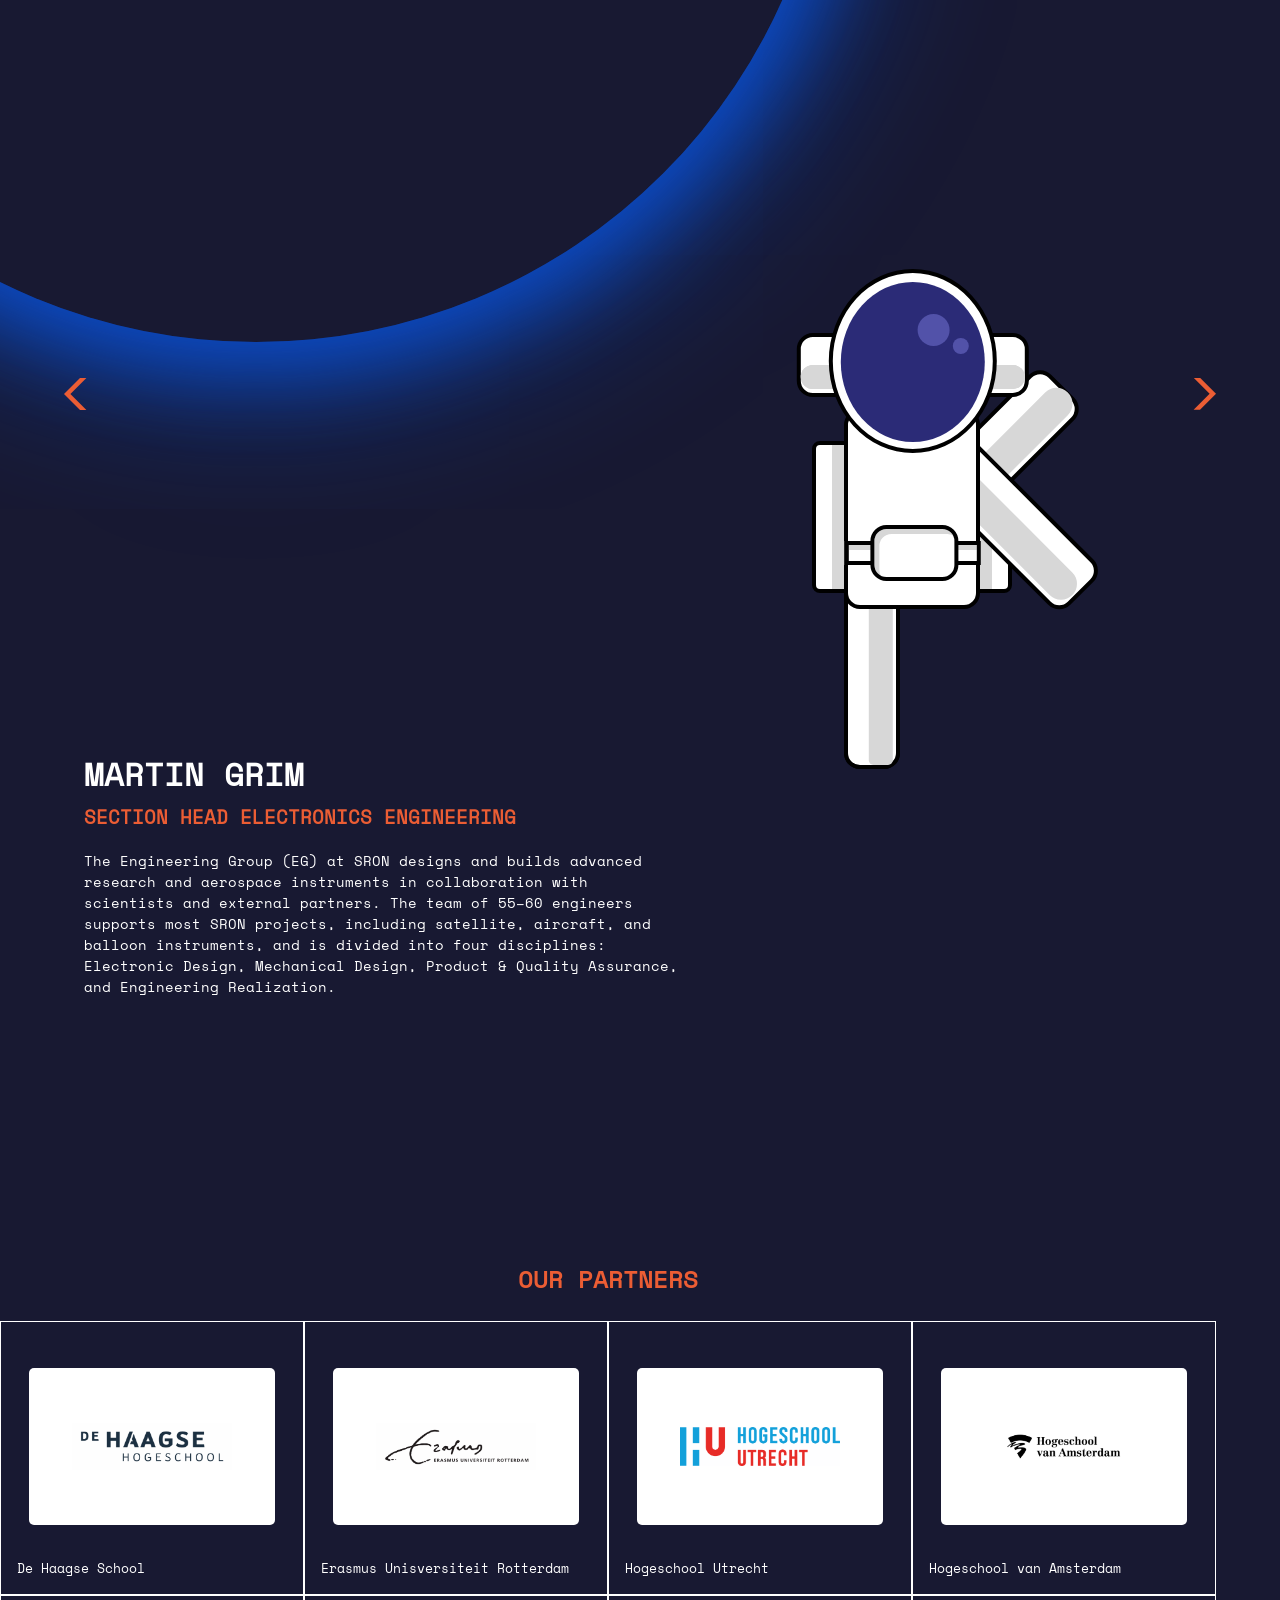
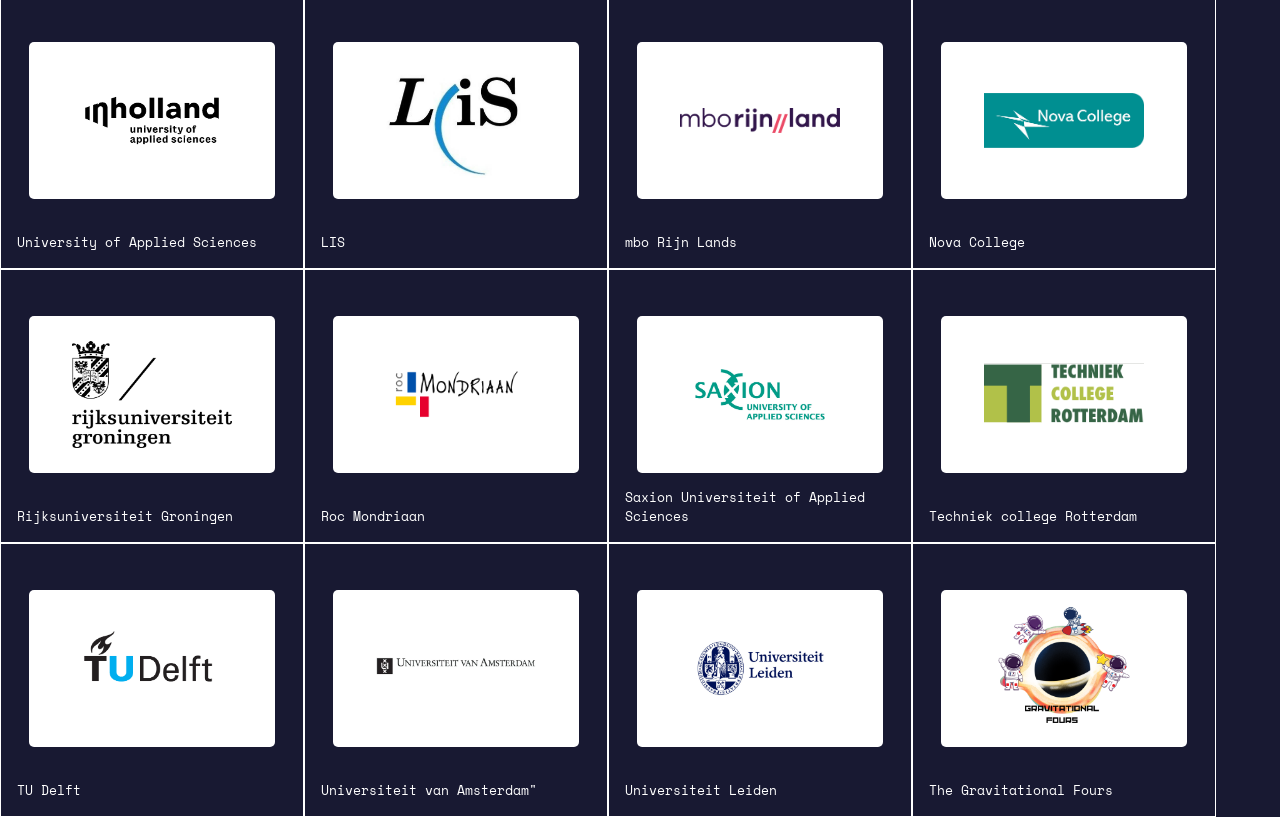
==== commit 52e27c87: "Merge pull request #16 from DiegoR03/Astronaut Astronaut" ====
--- a/team-page.html
+++ b/team-page.html
@@ -8,6 +8,7 @@
     <link rel="stylesheet" href="./assets/css/index.css">
     <link rel="stylesheet" href="assets/css/team-page.css">
     <link rel="stylesheet" href="./assets/css/astronaut.css">
+    <link rel="stylesheet" href="./assets/css/locaties.css">
 </head>
 <body class="team">
     <header>
@@ -15,14 +16,19 @@
         <h1></h1>
 
     </header>
-    
+
     <main class="stars team-bg">
+
+        <div id="earthLocaties-container">
+            <img id="earthLocaties" src="/assets/img/EarthLocaties.png" alt="Earth background">
+            <div class="earth-glow"></div>
+        </div>
             <!-- astronaut section -->
             <!-- carousel for multiple astronauts -->
             <section class="team-astronaut">
-                <!-- <span class="team-astronaut-carousel-arrow team-astronaut-carousel-arrow-left"></span>
-                <span class="team-astronaut-carousel-arrow team-astronaut-carousel-arrow-left"></span> -->
-                <ul>
+                <button class="atronaut-button astronaut-button-left"></button>
+                <button class="atronaut-button astronaut-button-right"></button>
+                <ul class="astronaut-carousel-list">
                     <!-- slide 1 -->
                     <li>
                         <article class="team-astronaut-1">
@@ -120,10 +126,7 @@
                 </ul>                
             </section>
 
-        <!-- sponsor -->
-         
-         
-        
+        <!-- sponsor --> 
         <section class="team-sponsors">
             <h3 class="sponsor-title">Our Partners</h3>
                 <ul class="sponsor-list">
@@ -227,16 +230,23 @@
                             <p class="sponsor-name">Universiteit Leiden</p>
                         </div>
                     </li>
+                    <li class="sponsor-item">
+                        <div class="team-sponsor-1-text-container">
+                            <figure><img src="./assets/images/gravitational-fours.png" alt="The-Gravitational-Fours"></figure>
+                            <p class="sponsor-name">The Gravitational Fours</p>
+                        </div>
+                    </li>
                 </ul> 
         </section>
 
     </main>
 
+    <!-- de coole footer -->
     <footer>
-
     </footer>
     
-    <scripts src="stars.js"></scripts>
+    <scripts src="./stars.js"></scripts>
+    <script src="./astronaut.js"></script>
 </body>
 
 </html>
--- a/assets/css/team-page.css
+++ b/assets/css/team-page.css
@@ -5,6 +5,20 @@
     /* background: linear-gradient(#181932, white); */
     width: 100%;
     margin: 0;
+}
+
+.team-bg {
+    overflow: hidden;
+}
+
+/* THE EARTH */
+div#earthLocaties-container {
+    position: absolute;
+    top: -20%;
+    left: -10%;
+    width: 100vw;
+    height: 100vw;
+    z-index: -1;
 }
 
 /* Astronaut section */
@@ -31,6 +45,7 @@
 
         margin: 0;
         padding: 0;
+        padding-top: 1rem;
     }
 
     li {
@@ -48,7 +63,7 @@
 /* astronaut floating animatino */
 .team-astronaut-1, .team-astronaut-2, .team-astronaut-3 {
     translate: 11.5rem -18rem;
-    animation: astronaut-float 4s infinite  alternate ease-in-out;
+    animation: astronaut-float 10s infinite  alternate ease-in-out;
     box-sizing:inherit;
 }
 
@@ -98,13 +113,31 @@
     p {
         color: white;
         margin: 0;
+        font-family: 'SpaceMonoregular';
         font-size: .9em;
         margin-left: 1rem;
         margin-right: 1rem;
     }
 }
 
-/* experts section */
+.atronaut-button {
+    background-color: #EB5D34;
+    border: none;
+    width: 2rem;
+    height: 2rem;
+    clip-path: polygon(50% 0%, 100% 50%, 50% 100%, 30% 100%, 80% 50%, 30% 0);
+    position: absolute;
+    right: 5%;
+    top: 20%;
+}
+
+.astronaut-button-left {
+    left: 5%;
+    top: 20%;
+    transform: rotate(180deg);
+}
+
+/* sponsors section */
 section.team-sponsors {
     width: 95vw;
     min-height: 0;
@@ -122,8 +155,9 @@
         justify-content: center;
         align-items: center;
         position: relative;
-        overflow: clip;
-        padding: 0.5rem
+        overflow: hidden;
+        padding: 0.5rem;
+        border-radius: 5px;
     }
 
     img {
@@ -138,7 +172,6 @@
     margin: 0;
     display: grid;
     grid-template-columns: repeat(auto-fit,  minmax(250px , 1fr));
-    border: solid 1px white;
 }
 
 .sponsor-item {
@@ -159,6 +192,7 @@
 
 .sponsor-name   {
     text-align: start;
+    font-family: 'SpaceMonoRegular';
 }
 
 .team-sponsor-1-text-container {
@@ -179,29 +213,117 @@
 /* keyframes */
 @keyframes astronaut-float {
     0% {
-        transform: translateY(1rem) scale(0.8) rotate(5deg);
+        transform: translateY(2rem) translateX(0rem) scale(0.8) rotateY(0deg) rotateX(0deg) rotate(0deg);
+    }
+    50% {
+        transform: translateY(-2rem) translateX(1.5rem) scale(0.8) rotateY(3deg) rotateX(3deg) rotate(0deg);
     }
     100% {
-        transform: translateY(0rem) scale(0.8) rotate(15deg);
+        transform: translateY(-1rem) translateX(1.5rem) scale(0.8) rotateY(3deg) rotateX(3deg) rotate(5deg);
     }
 }
 
 /* large screeeen */
 @media (min-width: 600px) {
 
+    div#earthLocaties-container {
+        top: -35%;
+        left: -20%;
+    }
+
+    .team-astronaut-student-info {
+        max-width: 600px;
+    }
+
+    .team-astronaut-1, .team-astronaut-2, .team-astronaut-3 {
+        translate: 18.5rem -18rem;
+    }
+}
+
+@media (min-width: 850px) {
+    div#earthLocaties-container {
+        top: -45%;
+        left: -30%;
+        width: 90vw;
+        height: 90vw;
+    }
+
+    .team-astronaut-1, .team-astronaut-2, .team-astronaut-3 {
+        translate: 28.5rem -15rem;
+    }
+
+    .team-astronaut-student-info {
+        max-height: 999vh;
+        text-align: left;
+        translate: -7rem 11rem;
+
+        > h2 {
+            text-align: left;
+        }
+
+        p {
+            color: white;
+            text-align: left;
+            font-size: .9em;
+            margin: 0;
+        }
+    }
+
+    .atronaut-button {
+        top: 33%;
+    }
+
+
+    @keyframes astronaut-float {
+        0% {
+            transform: translateY(2rem) translateX(0rem) scale(0.9) rotateY(0deg) rotateX(0deg) rotate(0deg);
+        }
+        50% {
+            transform: translateY(-2rem) translateX(1.5rem) scale(0.9) rotateY(3deg) rotateX(3deg) rotate(0deg);
+        }
+        100% {
+            transform: translateY(-1rem) translateX(1.5rem) scale(0.9) rotateY(3deg) rotateX(3deg) rotate(5deg);
+        }
+    }
+}
+
+@media (min-width: 1100px) {
+    div#earthLocaties-container {
+        top: -75%;
+        left: -25%;
+    }
+
     .team-astronaut {
         height: 120vh;
-        margin-bottom: 0;
-    }
-
-
-
+    }
+
+    .team-astronaut-1, .team-astronaut-2, .team-astronaut-3 {
+        translate: 35.5rem -8rem;
+    }
 
     .team-astronaut-student-info {
-        max-width: 600px;
-    }
-
+        translate: -16rem 20rem;
+    }
+}
+
+@media (min-width: 1250px) {
+    div#earthLocaties-container {
+        top: -90%;
+        left: -25%;
+    }
     .team-astronaut-1, .team-astronaut-2, .team-astronaut-3 {
-        translate: 18.5rem -18rem;
-    }
-}
+        translate: 35.5rem -5rem;
+    }
+
+    @keyframes astronaut-float {
+        0% {
+            transform: translateY(2rem) translateX(0rem) scale(1) rotateY(0deg) rotateX(0deg) rotate(0deg);
+        }
+        50% {
+            transform: translateY(-2rem) translateX(1.5rem) scale(1) rotateY(3deg) rotateX(3deg) rotate(0deg);
+        }
+        100% {
+            transform: translateY(-1rem) translateX(1.5rem) scale(1) rotateY(3deg) rotateX(3deg) rotate(5deg);
+        }
+    }
+}
--- a/assets/css/astronaut.css
+++ b/assets/css/astronaut.css
@@ -23,6 +23,7 @@
     width: 8rem;
     height: 1rem;
     background-color: white;
+    box-shadow: inset rgb(215, 215, 215) 0px 5px 0px;
     border: solid 4px black;
     translate: -4.2rem 2rem;
 }
@@ -34,6 +35,7 @@
     height: 3rem;
     background-color: white;
     border: solid 4px black;
+    box-shadow:inset  rgb(215, 215, 215) 5px 5px 0px;
     translate: -2.6rem 1rem;
     border-radius: 1rem;
 }
@@ -102,7 +104,6 @@
     translate: 7rem 3.5rem;
 }
 
-
 /* backpack */
 .team-astronaut-backpack {
     position: absolute;
@@ -117,6 +118,21 @@
     z-index: -99;
 }
 
+.team-astronaut-backpack::before, .team-astronaut-backpack::after {
+    content: "";
+    position: absolute;
+    top: 50%;
+    left: 50%;
+    width: 1rem;
+    height: 9rem;
+    background-color: rgb(215, 215, 215);
+    translate: -5rem -4.5rem;
+}
+
+.team-astronaut-backpack::after {
+    translate: 4rem -4.5rem;
+}
+
 /* arms */
 .team-astronaut-arm-left {
     position: absolute;
@@ -126,10 +142,11 @@
     height: 3.5rem;
     background-color: white;
     border: solid 4px black;
-    translate: -12.2rem 0.1rem;
     transform: rotate(135deg);
-    border-radius: 1rem;
-    z-index: -1;
+    translate: -1rem -4rem;
+    border-radius: 1rem;
+    z-index: -1;  
+    animation: astronaut-left-arm 7s infinite  alternate ease-in-out; 
 }
 
 .team-astronaut-arm-left::before {
@@ -157,6 +174,7 @@
     transform: rotate(-135deg);
     border-radius: 1rem;
     z-index: -1;
+    animation: astronaut-right-arm 4s infinite  alternate ease-in-out;  
 }
 
 .team-astronaut-arm-right::before {
@@ -187,7 +205,12 @@
 }
 
 .team-astronaut-leg-right {
-    translate: 1rem 5rem;
+    /* translate: 1rem 5rem; */
+    animation: astronaut-right-leg 10s infinite  alternate ease-in-out; 
+}
+
+.team-astronaut-leg-left {
+    animation: astronaut-left-leg 5s infinite  alternate ease-in-out; 
 }
 
 .team-astronaut-leg-left::before, .team-astronaut-leg-right::before {
@@ -205,3 +228,56 @@
 .team-astronaut-leg-right::before  {
     translate: -0.2rem -6rem;
 }
+
+/* keyframes */
+@keyframes astronaut-left-arm {
+    0% {
+        transform: rotate(135deg);
+        translate: -1rem -4rem;
+        transform-origin: left center;
+    }
+    100% {
+        transform: rotate(145deg);
+        translate: -1rem -3rem;
+        transform-origin: left center;
+    }
+}
+
+@keyframes astronaut-right-arm {
+    0% {
+        transform: rotate(-135deg);
+        translate: -11.5rem -4rem;
+        transform-origin: right center;
+    }
+    100% {
+        transform: rotate(-145deg);
+        translate: -11.5rem -4rem;
+        transform-origin: right center;
+    }
+}
+
+@keyframes astronaut-left-leg {
+    0% {
+        transform-origin: left center;
+        transform: rotate(190deg);
+        translate: -1rem 5rem;   
+    }
+    100% {
+        transform-origin: left center;
+        transform: rotate(200deg);
+        translate: -1rem 5rem;
+    }
+}
+
+@keyframes astronaut-right-leg {
+    0% {
+        transform-origin: right center;
+        transform: rotate(-190deg);
+        translate: -2rem 5rem;
+    }
+    100% {
+        transform-origin: right center;
+        transform: rotate(-200deg);
+        translate: -2rem 5rem;
+    }
+}
--- a/assets/css/locaties.css
+++ b/assets/css/locaties.css
@@ -0,0 +1,195 @@
+#locatiesSRON {
+    position: relative;
+    width: 100vw;
+    height: 100vh;
+    color: white;
+    overflow: clip;
+    display: flex;
+    flex-direction: column;
+    align-items: center;
+    font-family: 'SpaceMonoRegular', monospace;
+}
+
+#locatie-titel {
+    text-align: center;
+    margin-top: 6rem;
+    z-index: 2;
+    max-width: 600px;
+}
+
+#earthLocaties-container {
+    position: absolute;
+    bottom: -95vw;
+    width: 114vw;
+    height: 114vw;
+    z-index: 1;
+    overflow: visible;
+}
+
+#earthLocaties {
+    width: 100%;
+    height: 100%;
+    border-radius: 50%;
+    object-fit: cover;
+    pointer-events: none;
+    transform: rotate(10deg);
+}
+
+.earth-glow {
+    position: absolute;
+    top: 0;
+    left: 0;
+    width: 100%;
+    height: 100%;
+    border-radius: 50%;
+    box-shadow: 0 0 80px 30px rgba(8, 88, 235, 0.7),
+        0 0 150px 60px rgba(8, 88, 235, 0.4);
+    pointer-events: none;
+}
+
+
+.connection-lines {
+position: absolute;
+    top: 0; 
+    left: 0;
+    width: 100%;
+    height: 100%;
+    z-index: 2;
+    pointer-events: none;
+
+    svg {
+        width: 100%;
+        height: 100%;
+        display: block;
+    }
+}
+
+.line-path {
+    fill: none;
+    stroke: #eb0808;
+    stroke-width: 0.2;
+    stroke-dasharray: 100;
+    stroke-dashoffset: 100;
+    animation: drawLine 2s ease-out forwards;
+}
+
+.location-card {
+    position: absolute;
+    width: 25rem;
+    z-index: 5;
+    background: rgb(24, 25, 50, 0.7);
+    backdrop-filter: blur(10px);
+    border-radius: 15px;
+    padding: 1.5rem;
+    display: flex;
+    flex-direction: column;
+    align-items: center;
+    text-align: center;
+    transition: all 0.4s ease;
+    cursor: pointer;
+}
+
+#locatie-leiden {
+    top: 30vh;
+    left: 10vw;
+}
+
+#locatie-groningen {
+    top: 30vh;
+    right: 10vw;
+}
+
+.card-content {
+    margin-bottom: 1rem;
+
+    p {
+        margin-left: 0;
+        margin-right: 0;
+    }
+}
+
+.city-name {
+    font-size: 1.5rem;
+    color: rgb(173, 216, 230);
+    border-bottom: 2px solid #0858eb;
+    display: inline-block;
+    padding-bottom: 0.5rem;
+}
+
+.sub-text {
+    font-size: 0.8rem;
+    opacity: 0.9;
+    line-height: 1.6;
+}
+
+.location-card img {
+    width: 100%;
+    border-radius: 10px;
+    margin-top: 1rem;
+    transition: 0.4s ease;
+}
+
+
+.location-card:hover {
+    transform: translateY(-10px);
+    box-shadow: 0 10px 40px rgba(8, 88, 235, 0.5);
+    border-color: rgba(8, 88, 235, 0.8);
+}
+
+.location-card:hover img {
+    transform: scale(1.05);
+}
+
+.location-marker {
+    opacity: 0;
+    animation: fadeInMarker 0.5s ease-out 2s forwards;
+}
+
+.pulse-circle {
+    fill: rgba(235, 8, 8, 0.5);
+    transform-origin: center;
+    transform-box: fill-box; 
+    animation: pulse 2s infinite;
+}
+
+@keyframes fadeInMarker {
+    to { opacity: 1; }
+}
+
+@keyframes pulse {
+    0% { transform: scale(1); opacity: 0.8; }
+    70% { transform: scale(2.5); opacity: 0; }
+    100% { transform: scale(1); opacity: 0; }
+}
+
+@keyframes drawLine {
+    to {
+        stroke-dashoffset: 0;
+    }
+}
+
+@media (max-width: 1032px) {
+    #locatiesSRON {
+        height: auto;
+        padding-bottom: 4rem;
+    }
+
+    #earthLocaties-container {
+        width: 130vw;
+        height: 130vw;
+        bottom: -60vw;
+    }
+
+    .location-card {
+        position: relative;
+        left: auto !important;
+        right: auto !important;
+        top: auto !important;
+        margin-top: 3rem;
+        width: 90%;
+    }
+
+    .connection-lines {
+        display: none;
+    }
+}
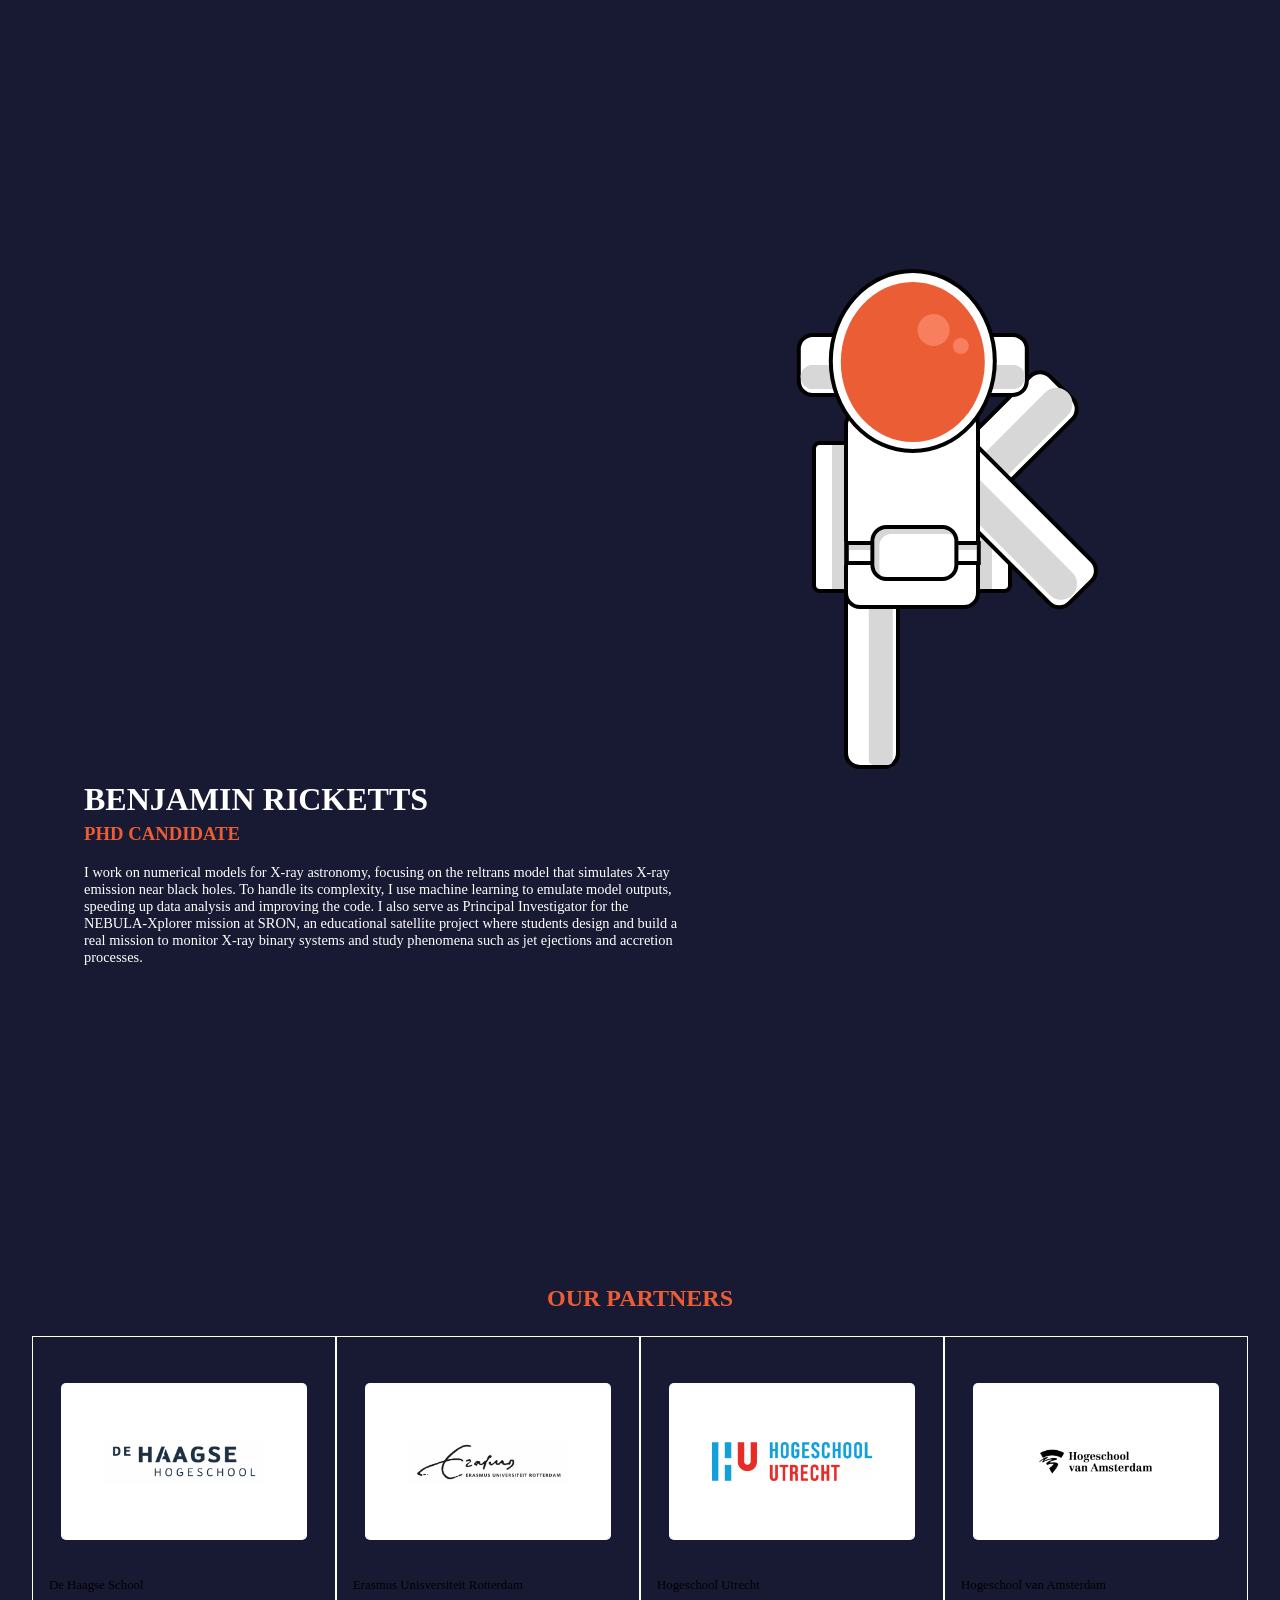
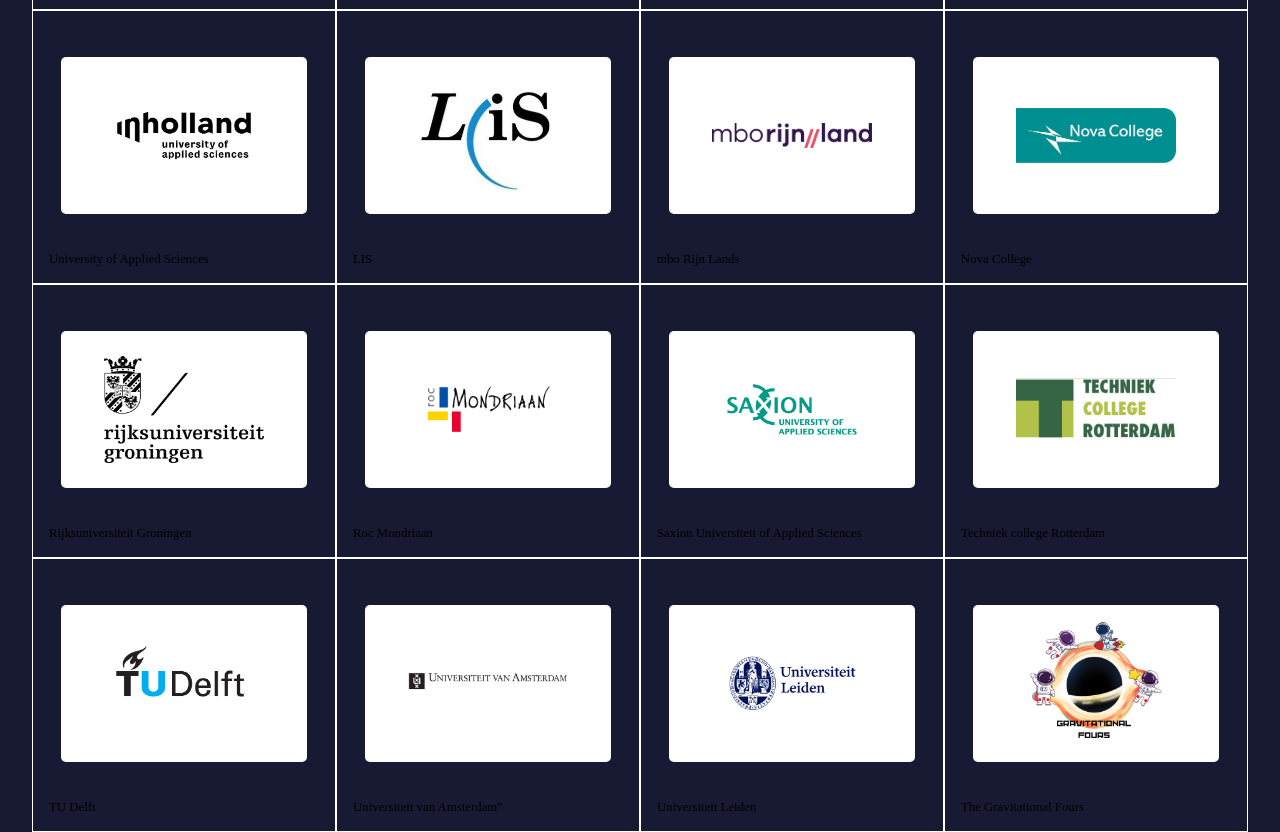
==== commit f4da8872: "details animation - final steps1" ====
--- a/team-page.html
+++ b/team-page.html
@@ -20,7 +20,7 @@
     <main class="stars team-bg">
 
         <div id="earthLocaties-container">
-            <img id="earthLocaties" src="/assets/img/EarthLocaties.png" alt="Earth background">
+            <img id="earthLocaties" src="./assets/img/EarthLocaties.png" alt="Earth background">
             <div class="earth-glow"></div>
         </div>
             <!-- astronaut section -->
--- a/assets/css/index.css
+++ b/assets/css/index.css
@@ -1,25 +1,3 @@
-:root {
-    --text-color: white;
-}
-
-@font-face {
-    /* Squares Bold van https://www.1001fonts.com/squares-bold-font.html */
-    font-family: RobotoVariable;
-    src: url('../fonts/Roboto-VariableFont');
-}
-
-@font-face {
-    /* Squares Bold van https://www.1001fonts.com/squares-bold-font.html */
-    font-family: SpaceMonoBold;
-    src: url('../fonts/SpaceMono-Bold.ttf');
-}
-
-@font-face {
-    /* Squares Bold van https://www.1001fonts.com/squares-bold-font.html */
-    font-family: SpaceMonoRegular;
-    src: url('../fonts/SpaceMono-Regular.ttf');
-}
-
 /* Body elementen */
 html {
     scroll-behavior: smooth;
@@ -32,7 +10,8 @@
 }
 
 section {
-    min-height: 100vh;
+    min-height: 100dvh;
+    display: flow-root;
 }
 
 /* Typografie */
@@ -40,21 +19,21 @@
 h2,
 p {
     text-align: center;
-    color: white;
+    color: var(--text-white);
 }
 
 h1 {
-    font-family: SpaceMonoBold;
+    font-family: var(--font-mono-bold);
 }
 
 h2 {
     margin-top: 0;
-    font-family: SpaceMonoRegular;
+    font-family: var(--font-mono);
     text-transform: uppercase;
 }
 
 h2 {
-    color: #EB5D34;
+    color: var(--accent-orange);
     font-size: 20px;
 }
 
@@ -68,59 +47,59 @@
     animation-timeline: scroll(root);
 
     &:nth-child(1) {
-        animation-range: entry 0% exit 7%;
+        animation-range: entry 0% exit 1%;
     }
 
     &:nth-child(2) {
-        animation-range: entry 1% exit 8%;
+        animation-range: entry 0% exit 1.5%;
     }
 
     &:nth-child(3) {
-        animation-range: entry 2% exit 9%;
+        animation-range: entry 1% exit 2.5%;
     }
 
     &:nth-child(4) {
-        animation-range: entry 3% exit 10%;
+        animation-range: entry 1% exit 3.5%;
     }
 
     &:nth-child(5) {
-        animation-range: entry 4% exit 11%;
+        animation-range: entry 2% exit 4.5%;
     }
 
     &:nth-child(6) {
-        animation-range: entry 5% exit 12%;
+        animation-range: entry 2% exit 5.5%;
     }
 
     &:nth-child(7) {
-        animation-range: entry 6% exit 13%;
+        animation-range: entry 3% exit 6.5%;
     }
 
     &:nth-child(8) {
-        animation-range: entry 7% exit 14%;
+        animation-range: entry 3% exit 7.5%;
     }
 
     &:nth-child(9) {
-        animation-range: entry 8% exit 15%;
+        animation-range: entry 4% exit 8.5%;
     }
 
     &:nth-child(10) {
-        animation-range: entry 9% exit 16%;
+        animation-range: entry 4% exit 9.5%;
     }
 
     &:nth-child(11) {
-        animation-range: entry 10% exit 17%;
+        animation-range: entry 5% exit 10.5%;
     }
 
     &:nth-child(12) {
-        animation-range: entry 11% exit 18%;
+        animation-range: entry 5% exit 11.5%;
     }
 
     &:nth-child(13) {
-        animation-range: entry 12% exit 19%;
+        animation-range: entry 6% exit 12.5%;
     }
 
     &:nth-child(14) {
-        animation-range: entry 13% exit 20%;
+        animation-range: entry 6% exit 13.5%;
     }
 }
 
@@ -132,7 +111,7 @@
     width: 100%;
     flex-direction: column;
     align-items: center;
-    font-family: SpaceMonoBold;
+    font-family: var(--font-mono-bold);
     font-size: 0.7rem;
     text-transform: uppercase;
     color: #ffffff99;
@@ -155,10 +134,18 @@
 .pageTitle {
     display: flex;
     flex-direction: column-reverse;
-    margin-top: -40vh;
-    transition: margin-top 0.3s ease;
-    z-index: 1;
+    flex: 0 1 auto; 
+    z-index: 2;
     position: relative;
+    transition: transform 0.3s ease;
+    margin-bottom: 18vh; 
+    margin-top: 60vh;
+}
+
+.pageTitle h1, 
+.pageTitle h2 {
+    margin: 0;
+    padding: 0;
 }
 
 /* Stars and svg */
@@ -194,9 +181,14 @@
 }
 
 .stars {
+position: relative;
     inset: 0;
+    min-height: 100dvh;
+    display: flex;
+    flex-direction: column;
+    justify-content: center;
+    align-items: center;
     overflow: clip;
-    z-index: 0;
 }
 
 @media (max-width: 768px) {
@@ -206,8 +198,8 @@
     }
 
     .pageTitle {
-        margin-top: -25vh;
         transition: margin-top 0.3s ease;
+        margin-bottom: 10vh;
 
         span {
             font-size: 1.2em;
@@ -254,8 +246,6 @@
         visibility: hidden;
     }
 }
-
-
 
 @media (max-width: 768px) {
     @keyframes spaghettify {
--- a/assets/css/team-page.css
+++ b/assets/css/team-page.css
@@ -63,6 +63,7 @@
 /* astronaut floating animatino */
 .team-astronaut-1, .team-astronaut-2, .team-astronaut-3 {
     translate: 11.5rem -18rem;
+    --astronaut-scroll-offset: 0px;
     animation: astronaut-float 10s infinite  alternate ease-in-out;
     box-sizing:inherit;
 }
@@ -121,10 +122,23 @@
 }
 
 .atronaut-button {
-    background-color: #EB5D34;
+    content: "";
+    background-color: transparent;
     border: none;
+    width: 4rem;
+    height: 4rem;
+    position: absolute;
+    right: 5%;
+    top: 20%;
+    z-index: 1;
+}
+
+.atronaut-button::before {
+    content: "";
+    display: block;
     width: 2rem;
     height: 2rem;
+    background-color: #EB5D34;
     clip-path: polygon(50% 0%, 100% 50%, 50% 100%, 30% 100%, 80% 50%, 30% 0);
     position: absolute;
     right: 5%;
@@ -213,13 +227,31 @@
 /* keyframes */
 @keyframes astronaut-float {
     0% {
-        transform: translateY(2rem) translateX(0rem) scale(0.8) rotateY(0deg) rotateX(0deg) rotate(0deg);
+        transform:
+            translateY(calc(2rem - var(--astronaut-scroll-offset)))
+            translateX(0rem)
+            scale(0.8)
+            rotateY(0deg)
+            rotateX(0deg)
+            rotate(0deg);
     }
     50% {
-        transform: translateY(-2rem) translateX(1.5rem) scale(0.8) rotateY(3deg) rotateX(3deg) rotate(0deg);
+        transform:
+            translateY(calc(-2rem - var(--astronaut-scroll-offset))) 
+            translateX(1.5rem)
+            scale(0.8) 
+            rotateY(3deg) 
+            rotateX(3deg) 
+            rotate(0deg);
     }
     100% {
-        transform: translateY(-1rem) translateX(1.5rem) scale(0.8) rotateY(3deg) rotateX(3deg) rotate(5deg);
+        transform:
+            translateY(calc(-1rem - var(--astronaut-scroll-offset))) 
+            translateX(1.5rem) 
+            scale(0.8) 
+            rotateY(3deg)
+            rotateX(3deg)
+            rotate(5deg);
     }
 }
 
@@ -276,13 +308,31 @@
 
     @keyframes astronaut-float {
         0% {
-            transform: translateY(2rem) translateX(0rem) scale(0.9) rotateY(0deg) rotateX(0deg) rotate(0deg);
+            transform:
+                translateY(calc(2rem - var(--astronaut-scroll-offset)))
+                translateX(0rem)
+                scale(0.9)
+                rotateY(0deg)
+                rotateX(0deg)
+                rotate(0deg);
         }
         50% {
-            transform: translateY(-2rem) translateX(1.5rem) scale(0.9) rotateY(3deg) rotateX(3deg) rotate(0deg);
+            transform:
+                translateY(calc(-2rem - var(--astronaut-scroll-offset))) 
+                translateX(1.5rem)
+                scale(0.9) 
+                rotateY(3deg) 
+                rotateX(3deg) 
+                rotate(0deg);
         }
         100% {
-            transform: translateY(-1rem) translateX(1.5rem) scale(0.9) rotateY(3deg) rotateX(3deg) rotate(5deg);
+            transform:
+                translateY(calc(-1rem - var(--astronaut-scroll-offset))) 
+                translateX(1.5rem) 
+                scale(0.9) 
+                rotateY(3deg)
+                rotateX(3deg)
+                rotate(5deg);
         }
     }
 }
@@ -317,13 +367,31 @@
 
     @keyframes astronaut-float {
         0% {
-            transform: translateY(2rem) translateX(0rem) scale(1) rotateY(0deg) rotateX(0deg) rotate(0deg);
+            transform:
+                translateY(calc(2rem - var(--astronaut-scroll-offset)))
+                translateX(0rem)
+                scale(1)
+                rotateY(0deg)
+                rotateX(0deg)
+                rotate(0deg);
         }
         50% {
-            transform: translateY(-2rem) translateX(1.5rem) scale(1) rotateY(3deg) rotateX(3deg) rotate(0deg);
+            transform:
+                translateY(calc(-2rem - var(--astronaut-scroll-offset))) 
+                translateX(1.5rem)
+                scale(1) 
+                rotateY(3deg) 
+                rotateX(3deg) 
+                rotate(0deg);
         }
         100% {
-            transform: translateY(-1rem) translateX(1.5rem) scale(1) rotateY(3deg) rotateX(3deg) rotate(5deg);
-        }
-    }
-}
+            transform:
+                translateY(calc(-1rem - var(--astronaut-scroll-offset))) 
+                translateX(1.5rem) 
+                scale(1) 
+                rotateY(3deg)
+                rotateX(3deg)
+                rotate(5deg);
+        }
+    }
+}
--- a/assets/css/locaties.css
+++ b/assets/css/locaties.css
@@ -7,7 +7,7 @@
     display: flex;
     flex-direction: column;
     align-items: center;
-    font-family: 'SpaceMonoRegular', monospace;
+    font-family: var(--font-mono);
 }
 
 #locatie-titel {
@@ -49,8 +49,8 @@
 
 
 .connection-lines {
-position: absolute;
-    top: 0; 
+    position: absolute;
+    top: 0;
     left: 0;
     width: 100%;
     height: 100%;
@@ -75,7 +75,7 @@
 
 .location-card {
     position: absolute;
-    width: 25rem;
+    width: 55vh;
     z-index: 5;
     background: rgb(24, 25, 50, 0.7);
     backdrop-filter: blur(10px);
@@ -89,6 +89,13 @@
     cursor: pointer;
 }
 
+#locatie-leiden,
+#locatie-groningen {
+    a {
+        text-decoration: none;
+    }
+}
+
 #locatie-leiden {
     top: 30vh;
     left: 10vw;
@@ -111,12 +118,12 @@
 .city-name {
     font-size: 1.5rem;
     color: rgb(173, 216, 230);
-    border-bottom: 2px solid #0858eb;
+    border-bottom: 2px solid var(--accent-orange);
     display: inline-block;
-    padding-bottom: 0.5rem;
 }
 
 .sub-text {
+    padding-top: 0.5rem;
     font-size: 0.8rem;
     opacity: 0.9;
     line-height: 1.6;
@@ -148,18 +155,31 @@
 .pulse-circle {
     fill: rgba(235, 8, 8, 0.5);
     transform-origin: center;
-    transform-box: fill-box; 
+    transform-box: fill-box;
     animation: pulse 2s infinite;
 }
 
 @keyframes fadeInMarker {
-    to { opacity: 1; }
+    to {
+        opacity: 1;
+    }
 }
 
 @keyframes pulse {
-    0% { transform: scale(1); opacity: 0.8; }
-    70% { transform: scale(2.5); opacity: 0; }
-    100% { transform: scale(1); opacity: 0; }
+    0% {
+        transform: scale(1);
+        opacity: 0.8;
+    }
+
+    70% {
+        transform: scale(2.5);
+        opacity: 0;
+    }
+
+    100% {
+        transform: scale(1);
+        opacity: 0;
+    }
 }
 
 @keyframes drawLine {
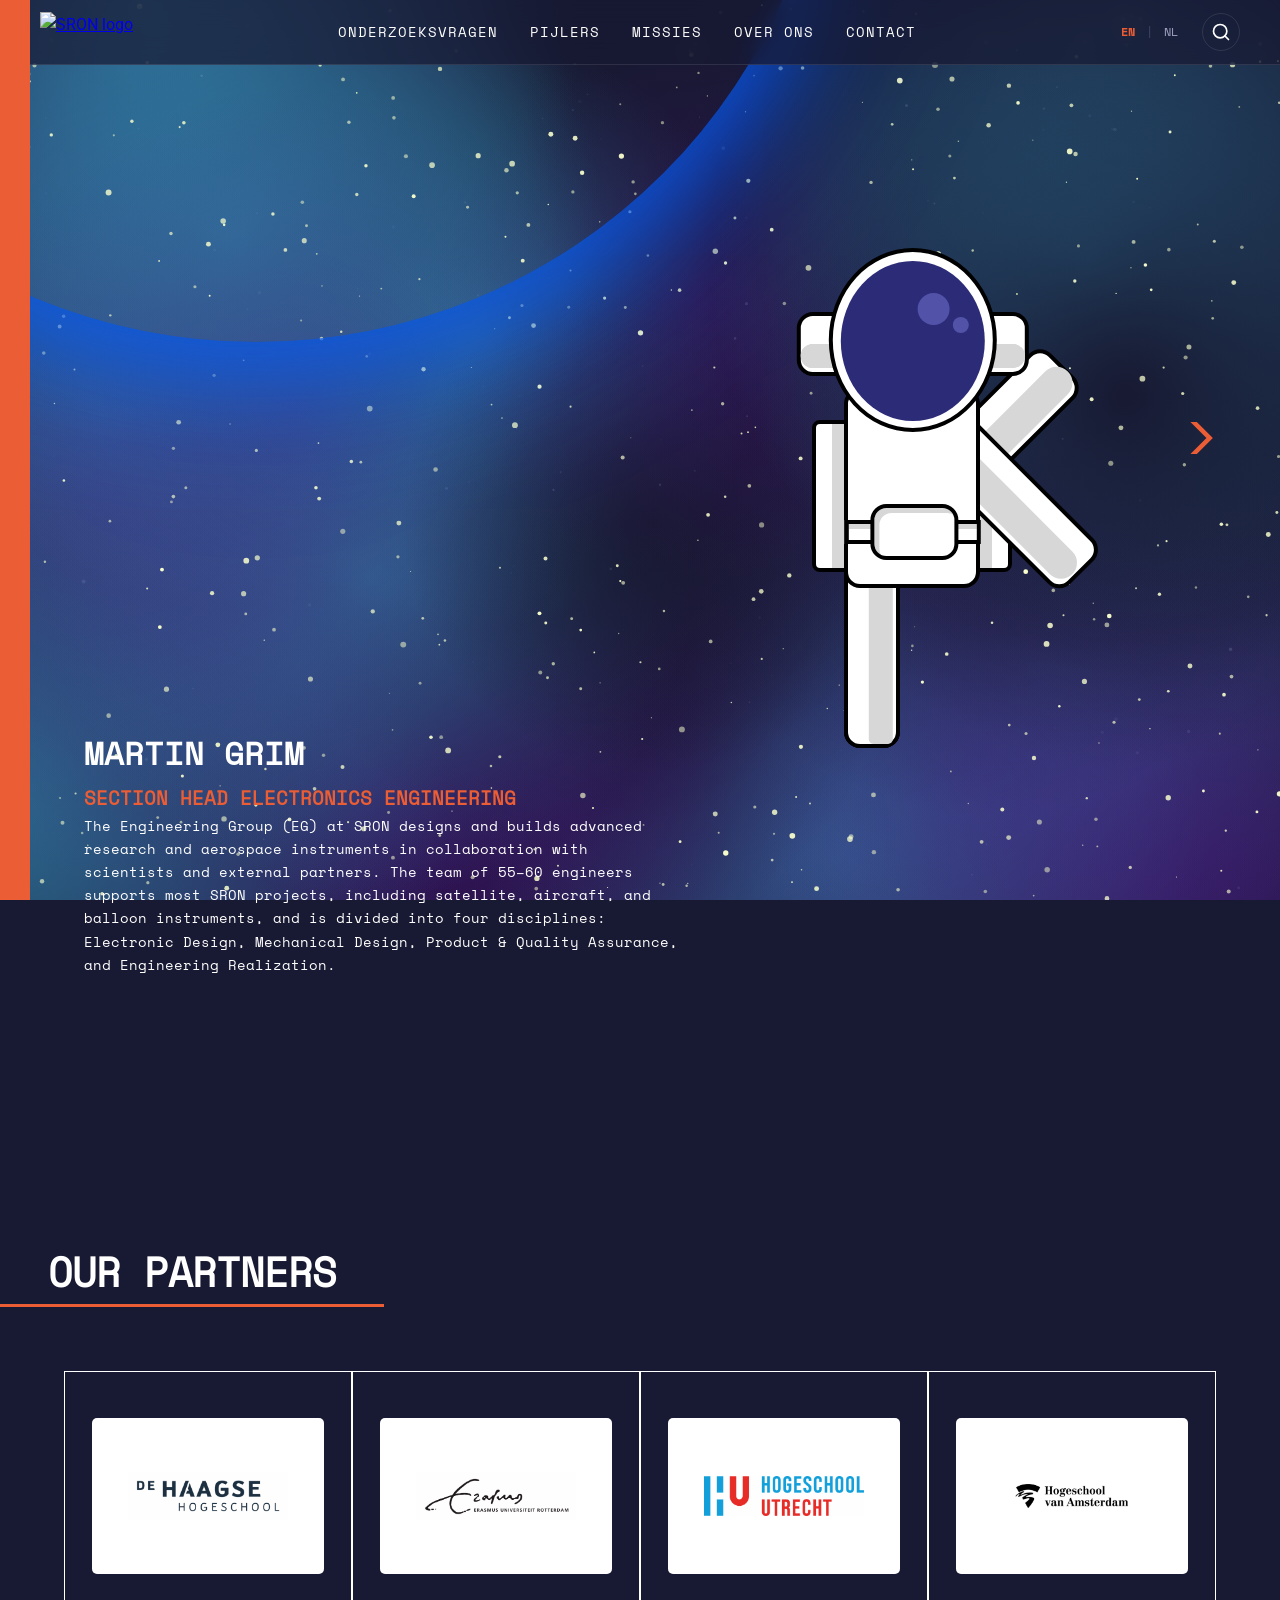
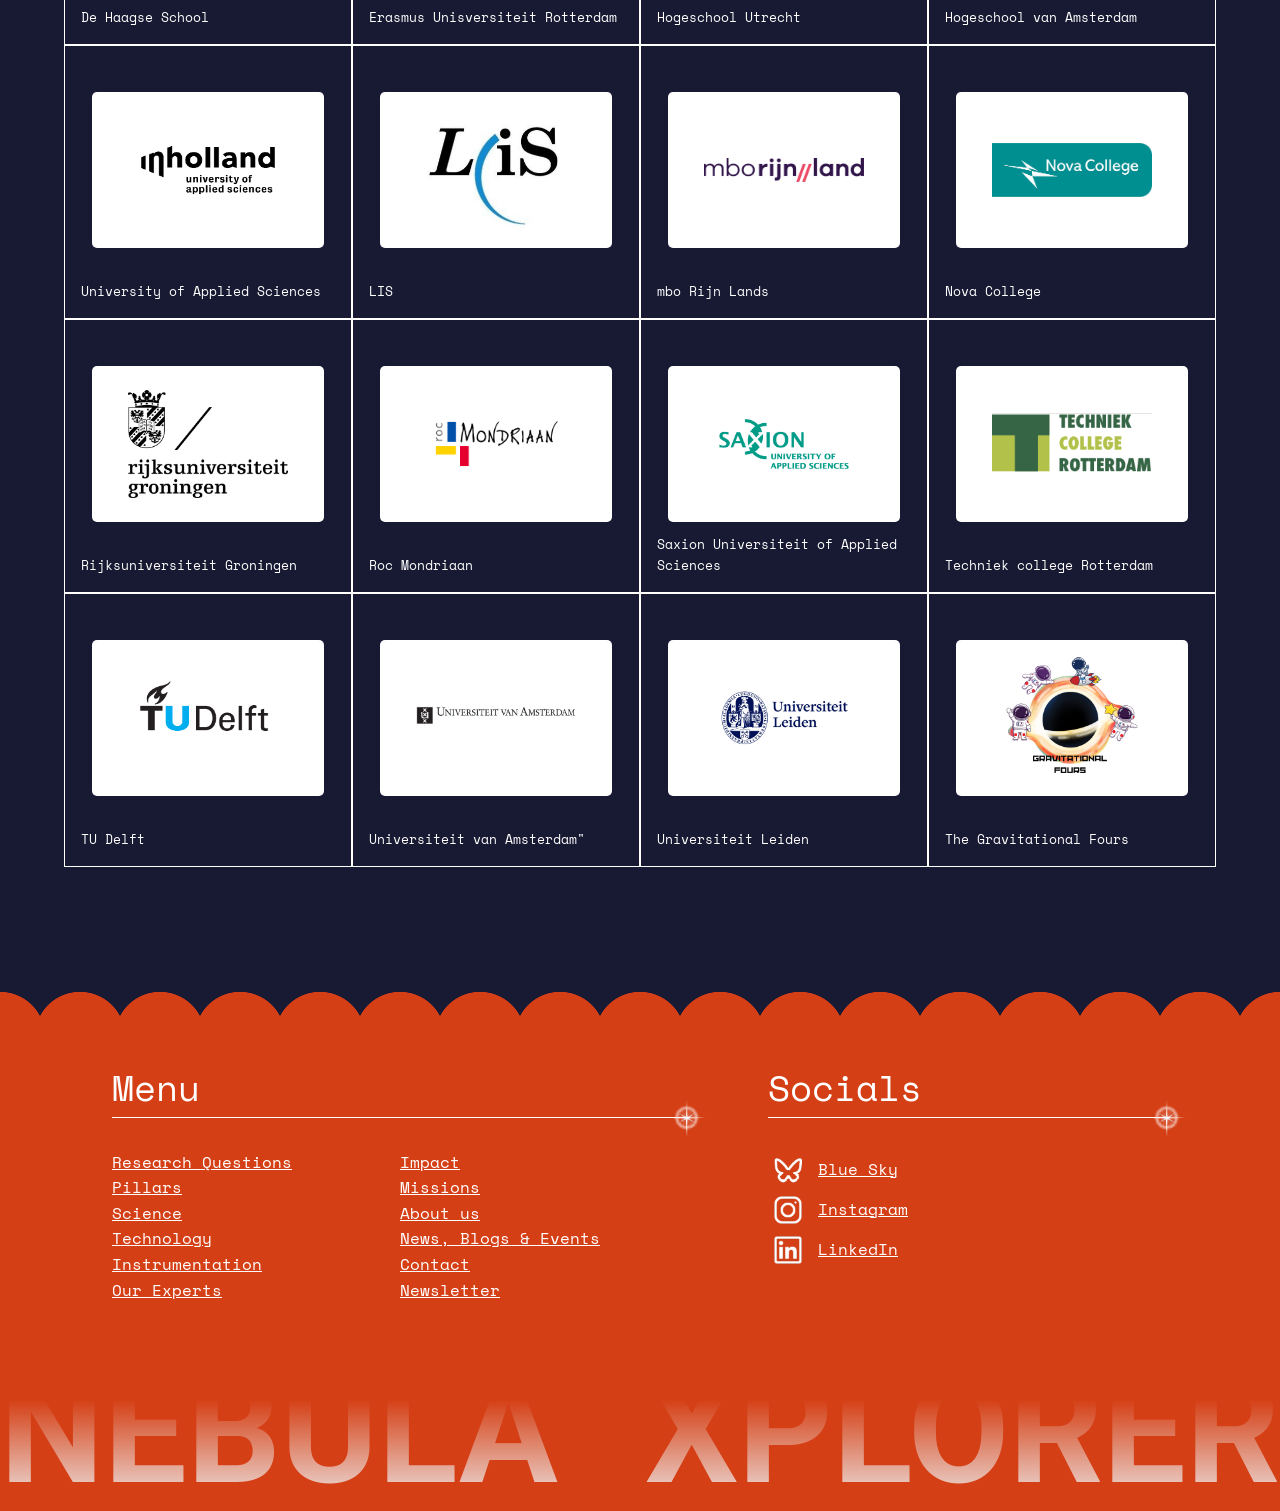
==== commit 8e1b0d18: "team-page fixed" ====
--- a/team-page.html
+++ b/team-page.html
@@ -5,11 +5,13 @@
     <meta charset="UTF-8">
     <meta name="viewport" content="width=device-width, initial-scale=1.0">
     <title>Nebula Xplorer</title>
-    <link rel="stylesheet" href="./assets/css/index.css">
+    <link rel="stylesheet" href="assets/css/styles.css">
+    <link rel="stylesheet" href="assets/css/index.css">
     <link rel="stylesheet" href="assets/css/team-page.css">
-    <link rel="stylesheet" href="./assets/css/astronaut.css">
-    <link rel="stylesheet" href="./assets/css/locaties.css">
+    <link rel="stylesheet" href="assets/css/astronaut.css">
+    <link rel="stylesheet" href="assets/css/locaties.css">
 </head>
+
 <body class="team">
     <header>
         <div id="nav-placeholder"></div>
@@ -17,236 +19,248 @@
 
     </header>
 
-    <main class="stars team-bg">
-
+    <main class="team-bg">
         <div id="earthLocaties-container">
             <img id="earthLocaties" src="./assets/img/EarthLocaties.png" alt="Earth background">
             <div class="earth-glow"></div>
         </div>
-            <!-- astronaut section -->
-            <!-- carousel for multiple astronauts -->
-            <section class="team-astronaut">
-                <button class="atronaut-button astronaut-button-left"></button>
-                <button class="atronaut-button astronaut-button-right"></button>
-                <ul class="astronaut-carousel-list">
-                    <!-- slide 1 -->
-                    <li>
-                        <article class="team-astronaut-1">
+        <!-- astronaut section -->
+        <!-- carousel for multiple astronauts -->
+        <section class="team-astronaut">
+            <button class="atronaut-button astronaut-button-left"></button>
+            <button class="atronaut-button astronaut-button-right"></button>
+            <ul class="astronaut-carousel-list">
+                <!-- slide 1 -->
+                <li>
+                    <article class="team-astronaut-1">
                         <!-- body -->
-                            <div class="team-astronaut-person">
-                                <!-- head -->
-                                <div class="team-astronaut-person-head">
-                                    <!-- face -->
-                                    <div class="team-astronaut-person-face"></div>
-                                </div>
-                                <!-- ears -->
-                                <div class="team-astronaut-ears"></div>
+                        <div class="team-astronaut-person">
+                            <!-- head -->
+                            <div class="team-astronaut-person-head">
+                                <!-- face -->
+                                <div class="team-astronaut-person-face"></div>
                             </div>
-                            <!-- backpack -->
-                            <div class="team-astronaut-backpack"></div>
-                            <!-- arms -->
-                            <div class="team-astronaut-arm-left"></div>
-                            <div class="team-astronaut-arm-right"></div>
-                            <!-- legs -->
-                            <div class="team-astronaut-leg-left"></div>
-                            <div class="team-astronaut-leg-right"></div>
-                        </article>
-                        <!-- person 1 info -->
-                        <div class="team-astronaut-student-info">
-                            <h2>Martin Grim</h2>
-                            <h3>Section Head Electronics Engineering</h3>
-                            <p>The Engineering Group (EG) at SRON designs and builds advanced research and aerospace instruments in collaboration with scientists and external partners.
-                               The team of 55–60 engineers supports most SRON projects, including satellite, aircraft, and balloon instruments, and is divided into four disciplines: Electronic Design,
-                               Mechanical Design, Product & Quality Assurance, and Engineering Realization.
-                            </p>
+                            <!-- ears -->
+                            <div class="team-astronaut-ears"></div>
                         </div>
-                    </li>
-                    <!-- slide 2 -->
-                    <li>
-                        <article class="team-astronaut-2">
-                            <!-- body -->
-                            <div class="team-astronaut-person">
-                                <!-- head -->
-                                <div class="team-astronaut-person-head">
-                                    <!-- face -->
-                                    <div class="team-astronaut-person-face"></div>
-                                </div>
-                                <!-- ears -->
-                                <div class="team-astronaut-ears"></div>
+                        <!-- backpack -->
+                        <div class="team-astronaut-backpack"></div>
+                        <!-- arms -->
+                        <div class="team-astronaut-arm-left"></div>
+                        <div class="team-astronaut-arm-right"></div>
+                        <!-- legs -->
+                        <div class="team-astronaut-leg-left"></div>
+                        <div class="team-astronaut-leg-right"></div>
+                    </article>
+                    <!-- person 1 info -->
+                    <div class="team-astronaut-student-info">
+                        <h2>Martin Grim</h2>
+                        <h3>Section Head Electronics Engineering</h3>
+                        <p>The Engineering Group (EG) at SRON designs and builds advanced research and aerospace
+                            instruments in collaboration with scientists and external partners.
+                            The team of 55–60 engineers supports most SRON projects, including satellite, aircraft, and
+                            balloon instruments, and is divided into four disciplines: Electronic Design,
+                            Mechanical Design, Product & Quality Assurance, and Engineering Realization.
+                        </p>
+                    </div>
+                </li>
+                <!-- slide 2 -->
+                <li>
+                    <article class="team-astronaut-2">
+                        <!-- body -->
+                        <div class="team-astronaut-person">
+                            <!-- head -->
+                            <div class="team-astronaut-person-head">
+                                <!-- face -->
+                                <div class="team-astronaut-person-face"></div>
                             </div>
-                            <!-- backpack -->
-                            <div class="team-astronaut-backpack"></div>
-                            <!-- arms -->
-                            <div class="team-astronaut-arm-left"></div>
-                            <div class="team-astronaut-arm-right"></div>
-                            <!-- legs -->
-                            <div class="team-astronaut-leg-left"></div>
-                            <div class="team-astronaut-leg-right"></div>
-                        </article>
-                        <div class="team-astronaut-student-info">
-                            <h2>Benjamin Ricketts</h2>
-                            <h3>PhD candidate</h3>
-                            <p>I work on numerical models for X-ray astronomy, focusing on the reltrans model that simulates X-ray emission near black holes. To handle its complexity,
-                                I use machine learning to emulate model outputs, speeding up data analysis and improving the code. I also serve as Principal Investigator for the NEBULA-Xplorer mission at SRON,
-                                an educational satellite project where students design and build a real mission to monitor X-ray binary systems and study phenomena such as jet ejections and accretion processes.
-                            </p>
+                            <!-- ears -->
+                            <div class="team-astronaut-ears"></div>
                         </div>
-                    </li>
-                    <!-- slide 3 -->
-                    <li>
-                        <article class="team-astronaut-3">
-                            <!-- body -->
-                            <div class="team-astronaut-person">
-                                <!-- head -->
-                                <div class="team-astronaut-person-head">
-                                    <!-- face -->
-                                    <div class="team-astronaut-person-face"></div>
-                                </div>
-                                <!-- ears -->
-                                <div class="team-astronaut-ears"></div>
+                        <!-- backpack -->
+                        <div class="team-astronaut-backpack"></div>
+                        <!-- arms -->
+                        <div class="team-astronaut-arm-left"></div>
+                        <div class="team-astronaut-arm-right"></div>
+                        <!-- legs -->
+                        <div class="team-astronaut-leg-left"></div>
+                        <div class="team-astronaut-leg-right"></div>
+                    </article>
+                    <div class="team-astronaut-student-info">
+                        <h2>Benjamin Ricketts</h2>
+                        <h3>PhD candidate</h3>
+                        <p>I work on numerical models for X-ray astronomy, focusing on the reltrans model that simulates
+                            X-ray emission near black holes. To handle its complexity,
+                            I use machine learning to emulate model outputs, speeding up data analysis and improving the
+                            code. I also serve as Principal Investigator for the NEBULA-Xplorer mission at SRON,
+                            an educational satellite project where students design and build a real mission to monitor
+                            X-ray binary systems and study phenomena such as jet ejections and accretion processes.
+                        </p>
+                    </div>
+                </li>
+                <!-- slide 3 -->
+                <li>
+                    <article class="team-astronaut-3">
+                        <!-- body -->
+                        <div class="team-astronaut-person">
+                            <!-- head -->
+                            <div class="team-astronaut-person-head">
+                                <!-- face -->
+                                <div class="team-astronaut-person-face"></div>
                             </div>
-                            <!-- backpack -->
-                            <div class="team-astronaut-backpack"></div>
-                            <!-- arms -->
-                            <div class="team-astronaut-arm-left"></div>
-                            <div class="team-astronaut-arm-right"></div>
-                            <!-- legs -->
-                            <div class="team-astronaut-leg-left"></div>
-                            <div class="team-astronaut-leg-right"></div>
-                        </article>
-                        <div class="team-astronaut-student-info">
-                            <h2>Benjamin Ricketts</h2>
-                            <h3>PhD candidate</h3>
-                            <p>I work on numerical models for X-ray astronomy, focusing on the reltrans model that simulates X-ray emission near black holes. To handle its complexity,
-                                I use machine learning to emulate model outputs, speeding up data analysis and improving the code. I also serve as Principal Investigator for the NEBULA-Xplorer mission at SRON,
-                                an educational satellite project where students design and build a real mission to monitor X-ray binary systems and study phenomena such as jet ejections and accretion processes.
-                            </p>
+                            <!-- ears -->
+                            <div class="team-astronaut-ears"></div>
                         </div>
-                    </li>
-                </ul>                
-            </section>
-
-        <!-- sponsor --> 
+                        <!-- backpack -->
+                        <div class="team-astronaut-backpack"></div>
+                        <!-- arms -->
+                        <div class="team-astronaut-arm-left"></div>
+                        <div class="team-astronaut-arm-right"></div>
+                        <!-- legs -->
+                        <div class="team-astronaut-leg-left"></div>
+                        <div class="team-astronaut-leg-right"></div>
+                    </article>
+                    <div class="team-astronaut-student-info">
+                        <h2>Benjamin Ricketts</h2>
+                        <h3>PhD candidate</h3>
+                        <p>I work on numerical models for X-ray astronomy, focusing on the reltrans model that simulates
+                            X-ray emission near black holes. To handle its complexity,
+                            I use machine learning to emulate model outputs, speeding up data analysis and improving the
+                            code. I also serve as Principal Investigator for the NEBULA-Xplorer mission at SRON,
+                            an educational satellite project where students design and build a real mission to monitor
+                            X-ray binary systems and study phenomena such as jet ejections and accretion processes.
+                        </p>
+                    </div>
+                </li>
+            </ul>
+        </section>
+
+        <!-- sponsor -->
         <section class="team-sponsors">
             <h3 class="sponsor-title">Our Partners</h3>
-                <ul class="sponsor-list">
-                    <li class="sponsor-item">
-                        <div class="team-sponsor-1-text-container">
-                            <figure><img src="./assets/images/sponsor1.png" alt="de-haagse-school"></figure>
-                            <p class="sponsor-name">De Haagse School</p>
-                        </div>
-                    </li>
-
-                    <li class="sponsor-item">
-                        <div class="team-sponsor-1-text-container">
-                            <figure><img src="./assets/images/sponsor2.png" alt="erasmus-unisversiteit-rotterdam"></figure>
-                            <p class="sponsor-name">Erasmus Unisversiteit Rotterdam</p>
-                        </div>
-                    </li>
-
-                    <li class="sponsor-item">
-                        <div class="team-sponsor-1-text-container">
-                            <figure><img src="./assets/images/sponsor3.png" alt="hogeschool-utrecht"></figure>
-                            <p class="sponsor-name">Hogeschool Utrecht</p>
-                        </div>
-                    </li>
-
-                    <li class="sponsor-item">
-                        <div class="team-sponsor-1-text-container">
-                            <figure><img src="./assets/images/sponsor4.png" alt="hogeschool-van-amsterdam"></figure>
-                            <p class="sponsor-name">Hogeschool van Amsterdam</p>
-                        </div>
-                    </li>
-                    <li class="sponsor-item">
-                        <div class="team-sponsor-1-text-container">
-                            <figure><img src="./assets/images/sponsor5.png" alt="university-of-applied-sciences"></figure>
-                            <p class="sponsor-name">University of Applied Sciences</p>
-                        </div>
-                    </li>
-
-                    <li class="sponsor-item">
-                        <div class="team-sponsor-1-text-container">
-                            <figure><img src="./assets/images/sponsor6.jpeg" alt="lis"></figure>
-                            <p class="sponsor-name">LIS</p>
-                        </div>
-                    </li>
-
-                    <li class="sponsor-item">
-                        <div class="team-sponsor-1-text-container">
-                            <figure><img src="./assets/images/sponsor7.png" alt="mbo-rijn-land"></figure>
-                            <p class="sponsor-name">mbo Rijn Lands</p>
-                        </div>
-                    </li>
-
-                    <li class="sponsor-item">
-                        <div class="team-sponsor-1-text-container">
-                            <figure><img src="./assets/images/sponsor8.png" alt="nova-college"></figure>
-                            <p class="sponsor-name">Nova College</p>
-                        </div>
-                    </li>
-                    <li class="sponsor-item">
-                        <div class="team-sponsor-1-text-container">
-                            <figure><img src="./assets/images/sponsor9.png" alt="rijksuniversiteit-groningen"></figure>
-                            <p class="sponsor-name">Rijksuniversiteit Groningen</p>
-                        </div>
-                    </li>
-
-                    <li class="sponsor-item">
-                        <div class="team-sponsor-1-text-container">
-                            <figure><img src="./assets/images/sponsor10.png" alt="roc-mondriaan"></figure>
-                            <p class="sponsor-name">Roc Mondriaan</p>
-                        </div>
-                    </li>
-                    <li class="sponsor-item">
-                        <div class="team-sponsor-1-text-container">
-                            <figure><img src="./assets/images/sponsor11.jpg" alt="saxion-universiteit-of-applied-sciences"></figure>
-                            <p class="sponsor-name">Saxion Universiteit of Applied Sciences</p>
-                        </div>
-                    </li>
-
-                    <li class="sponsor-item">
-                        <div class="team-sponsor-1-text-container">
-                            <figure><img src="./assets/images/sponsor12.png" alt="techniek-college-rotterdam"></figure>
-                            <p class="sponsor-name">Techniek college Rotterdam</p>
-                        </div>
-                    </li>
-
-                    <li class="sponsor-item">
-                        <div class="team-sponsor-1-text-container">
-                            <figure><img src="./assets/images/sponsor13.png" alt="tu-delft"></figure>
-                            <p class="sponsor-name">TU Delft</p>
-                        </div>
-                    </li>
-
-                    <li class="sponsor-item">
-                        <div class="team-sponsor-1-text-container">
-                            <figure><img src="./assets/images/sponsor14.webp" alt="universiteit-van-amsterdam"></figure>
-                            <p class="sponsor-name">Universiteit van Amsterdam"</p>
-                        </div>
-                    </li>
-                    <li class="sponsor-item">
-                        <div class="team-sponsor-1-text-container">
-                            <figure><img src="./assets/images/sponsor15.jpg" alt="universiteit-leiden"></figure>
-                            <p class="sponsor-name">Universiteit Leiden</p>
-                        </div>
-                    </li>
-                    <li class="sponsor-item">
-                        <div class="team-sponsor-1-text-container">
-                            <figure><img src="./assets/images/gravitational-fours.png" alt="The-Gravitational-Fours"></figure>
-                            <p class="sponsor-name">The Gravitational Fours</p>
-                        </div>
-                    </li>
-                </ul> 
+            <ul class="sponsor-list">
+                <li class="sponsor-item">
+                    <div class="team-sponsor-1-text-container">
+                        <figure><img src="./assets/images/sponsor1.png" alt="de-haagse-school"></figure>
+                        <p class="sponsor-name">De Haagse School</p>
+                    </div>
+                </li>
+
+                <li class="sponsor-item">
+                    <div class="team-sponsor-1-text-container">
+                        <figure><img src="./assets/images/sponsor2.png" alt="erasmus-unisversiteit-rotterdam"></figure>
+                        <p class="sponsor-name">Erasmus Unisversiteit Rotterdam</p>
+                    </div>
+                </li>
+
+                <li class="sponsor-item">
+                    <div class="team-sponsor-1-text-container">
+                        <figure><img src="./assets/images/sponsor3.png" alt="hogeschool-utrecht"></figure>
+                        <p class="sponsor-name">Hogeschool Utrecht</p>
+                    </div>
+                </li>
+
+                <li class="sponsor-item">
+                    <div class="team-sponsor-1-text-container">
+                        <figure><img src="./assets/images/sponsor4.png" alt="hogeschool-van-amsterdam"></figure>
+                        <p class="sponsor-name">Hogeschool van Amsterdam</p>
+                    </div>
+                </li>
+                <li class="sponsor-item">
+                    <div class="team-sponsor-1-text-container">
+                        <figure><img src="./assets/images/sponsor5.png" alt="university-of-applied-sciences"></figure>
+                        <p class="sponsor-name">University of Applied Sciences</p>
+                    </div>
+                </li>
+
+                <li class="sponsor-item">
+                    <div class="team-sponsor-1-text-container">
+                        <figure><img src="./assets/images/sponsor6.jpeg" alt="lis"></figure>
+                        <p class="sponsor-name">LIS</p>
+                    </div>
+                </li>
+
+                <li class="sponsor-item">
+                    <div class="team-sponsor-1-text-container">
+                        <figure><img src="./assets/images/sponsor7.png" alt="mbo-rijn-land"></figure>
+                        <p class="sponsor-name">mbo Rijn Lands</p>
+                    </div>
+                </li>
+
+                <li class="sponsor-item">
+                    <div class="team-sponsor-1-text-container">
+                        <figure><img src="./assets/images/sponsor8.png" alt="nova-college"></figure>
+                        <p class="sponsor-name">Nova College</p>
+                    </div>
+                </li>
+                <li class="sponsor-item">
+                    <div class="team-sponsor-1-text-container">
+                        <figure><img src="./assets/images/sponsor9.png" alt="rijksuniversiteit-groningen"></figure>
+                        <p class="sponsor-name">Rijksuniversiteit Groningen</p>
+                    </div>
+                </li>
+
+                <li class="sponsor-item">
+                    <div class="team-sponsor-1-text-container">
+                        <figure><img src="./assets/images/sponsor10.png" alt="roc-mondriaan"></figure>
+                        <p class="sponsor-name">Roc Mondriaan</p>
+                    </div>
+                </li>
+                <li class="sponsor-item">
+                    <div class="team-sponsor-1-text-container">
+                        <figure><img src="./assets/images/sponsor11.jpg" alt="saxion-universiteit-of-applied-sciences">
+                        </figure>
+                        <p class="sponsor-name">Saxion Universiteit of Applied Sciences</p>
+                    </div>
+                </li>
+
+                <li class="sponsor-item">
+                    <div class="team-sponsor-1-text-container">
+                        <figure><img src="./assets/images/sponsor12.png" alt="techniek-college-rotterdam"></figure>
+                        <p class="sponsor-name">Techniek college Rotterdam</p>
+                    </div>
+                </li>
+
+                <li class="sponsor-item">
+                    <div class="team-sponsor-1-text-container">
+                        <figure><img src="./assets/images/sponsor13.png" alt="tu-delft"></figure>
+                        <p class="sponsor-name">TU Delft</p>
+                    </div>
+                </li>
+
+                <li class="sponsor-item">
+                    <div class="team-sponsor-1-text-container">
+                        <figure><img src="./assets/images/sponsor14.webp" alt="universiteit-van-amsterdam"></figure>
+                        <p class="sponsor-name">Universiteit van Amsterdam"</p>
+                    </div>
+                </li>
+                <li class="sponsor-item">
+                    <div class="team-sponsor-1-text-container">
+                        <figure><img src="./assets/images/sponsor15.jpg" alt="universiteit-leiden"></figure>
+                        <p class="sponsor-name">Universiteit Leiden</p>
+                    </div>
+                </li>
+                <li class="sponsor-item">
+                    <div class="team-sponsor-1-text-container">
+                        <figure><img src="./assets/images/gravitational-fours.png" alt="The-Gravitational-Fours">
+                        </figure>
+                        <p class="sponsor-name">The Gravitational Fours</p>
+                    </div>
+                </li>
+            </ul>
         </section>
-
     </main>
 
     <!-- de coole footer -->
-    <footer>
-    </footer>
-    
-    <scripts src="./stars.js"></scripts>
-    <script src="./astronaut.js"></script>
+
+    <div id="footer-placeholder"></div>
+
+    <script type="module" src="https://ajax.googleapis.com/ajax/libs/model-viewer/4.2.0/model-viewer.min.js"></script>
+    <script src="assets/js/stars.js"></script>
+    <script src="assets/js/nebula.js"></script>
+    <script src="assets/js/index.js"></script>
+    <script src="assets/js/steps.js"></script>
+    <script src="assets/js/astronaut.js"></script>
 </body>
 
 </html>
--- a/assets/css/styles.css
+++ b/assets/css/styles.css
@@ -0,0 +1,79 @@
+/* all styling for both pages */
+@import 'astronaut.css';
+@import 'intro.css';
+@import 'blackhole.css';
+@import 'footer.css';
+@import 'index.css';
+@import 'maja.css';
+@import 'navbar.css';
+@import 'locaties.css';
+@import 'font.css';
+
+/* ////////////// */
+/* root variables */
+/* ////////////// */
+:root {
+    --bg-dark: #0a0b1e;
+    --navy-blue: #181932;
+    --accent-orange: #EB5D34;
+    --text-white: #ffffff;
+    --text-muted: #a0a0c0;
+    --glass-bg: rgba(24, 25, 50, 0.7);
+    --glass-border: rgba(255, 255, 255, 0.1);
+    --font-main: 'Roboto', sans-serif;
+    --font-mono: 'SpaceMono-Regular', monospace;
+    --font-mono-bold: 'SpaceMono-Bold', monospace;
+}
+
+* {
+    margin: 0;
+    padding: 0;
+}
+
+/* Body elementen */
+html {
+    scroll-behavior: smooth;
+}
+
+body {
+    overflow-x: clip;
+    width: 100%;
+    background-color: var(--bg-dark);
+    color: var(--text-white);
+    font-family: var(--font-main);
+    line-height: 1.6;
+}
+
+section {
+    position: relative;
+    top: 0;
+    right: 0;
+    bottom: 0;
+    left: 0;
+    color: var(--text-white);
+    min-height: 100dvh;
+    display: flow-root;
+}
+
+/* Typografie */
+h1,
+h2,
+p {
+    text-align: center;
+    color: var(--text-white);
+}
+
+h1 {
+    font-family: var(--font-mono-bold);
+}
+
+h2 {
+    margin-top: 0;
+    font-family: var(--font-mono);
+    text-transform: uppercase;
+}
+
+h2 {
+    color: var(--accent-orange);
+    font-size: 20px;
+}
--- a/assets/css/team-page.css
+++ b/assets/css/team-page.css
@@ -18,7 +18,7 @@
     left: -10%;
     width: 100vw;
     height: 100vw;
-    z-index: -1;
+    z-index: 2;
 }
 
 /* Astronaut section */
@@ -29,7 +29,7 @@
     align-items: center;
     position: relative;
     overflow: clip;
-    margin-bottom: 10rem;
+    padding-bottom: 10rem;
 
     ul {
         height: 100%;
@@ -66,6 +66,7 @@
     --astronaut-scroll-offset: 0px;
     animation: astronaut-float 10s infinite  alternate ease-in-out;
     box-sizing:inherit;
+    z-index: 3;
 }
 
 /* Astronaut-2 */
@@ -97,6 +98,7 @@
     text-align: center;
     translate: 0rem 6rem;
     margin-bottom: 2rem;
+    z-index: 4;
 
     > h2 {
         font-size: 2em;
@@ -108,13 +110,13 @@
         color: #EB5D34;
         text-transform: uppercase;
         margin-top:.3rem;
-        font-family: 'SpaceMonoRegular';
+        font-family: var(--font-mono);
     }
 
     p {
         color: white;
         margin: 0;
-        font-family: 'SpaceMonoregular';
+        font-family: var(--font-mono);
         font-size: .9em;
         margin-left: 1rem;
         margin-right: 1rem;
@@ -153,11 +155,13 @@
 
 /* sponsors section */
 section.team-sponsors {
-    width: 95vw;
+    width: 100vw;
     min-height: 0;
     height: auto;
     justify-self: center;
-    padding: 0rem;
+    padding-bottom: 6rem;
+    z-index: 5;
+    background-color: transparent;
 
     figure {
         width: 85%;
@@ -182,7 +186,7 @@
 }
 
 .sponsor-list {
-    padding: 0;
+    padding: 4rem;
     margin: 0;
     display: grid;
     grid-template-columns: repeat(auto-fit,  minmax(250px , 1fr));
@@ -197,16 +201,19 @@
 }
 
 .sponsor-title {
-    font-family: 'SpaceMonoRegular';
-    font-size: 1.5em;
-    color: #EB5D34;
+    font-family: var(--font-mono);
+    font-size: 2.5rem;
+    border-bottom: 3px solid #EB5D34;
+    color: var(--text-white);
     text-transform: uppercase;
-    text-align: center;
+    text-align: center; 
+    width: 30vw;
+    justify-self: center;
 }
 
 .sponsor-name   {
     text-align: start;
-    font-family: 'SpaceMonoRegular';
+    font-family: var(--font-mono);
 }
 
 .team-sponsor-1-text-container {
